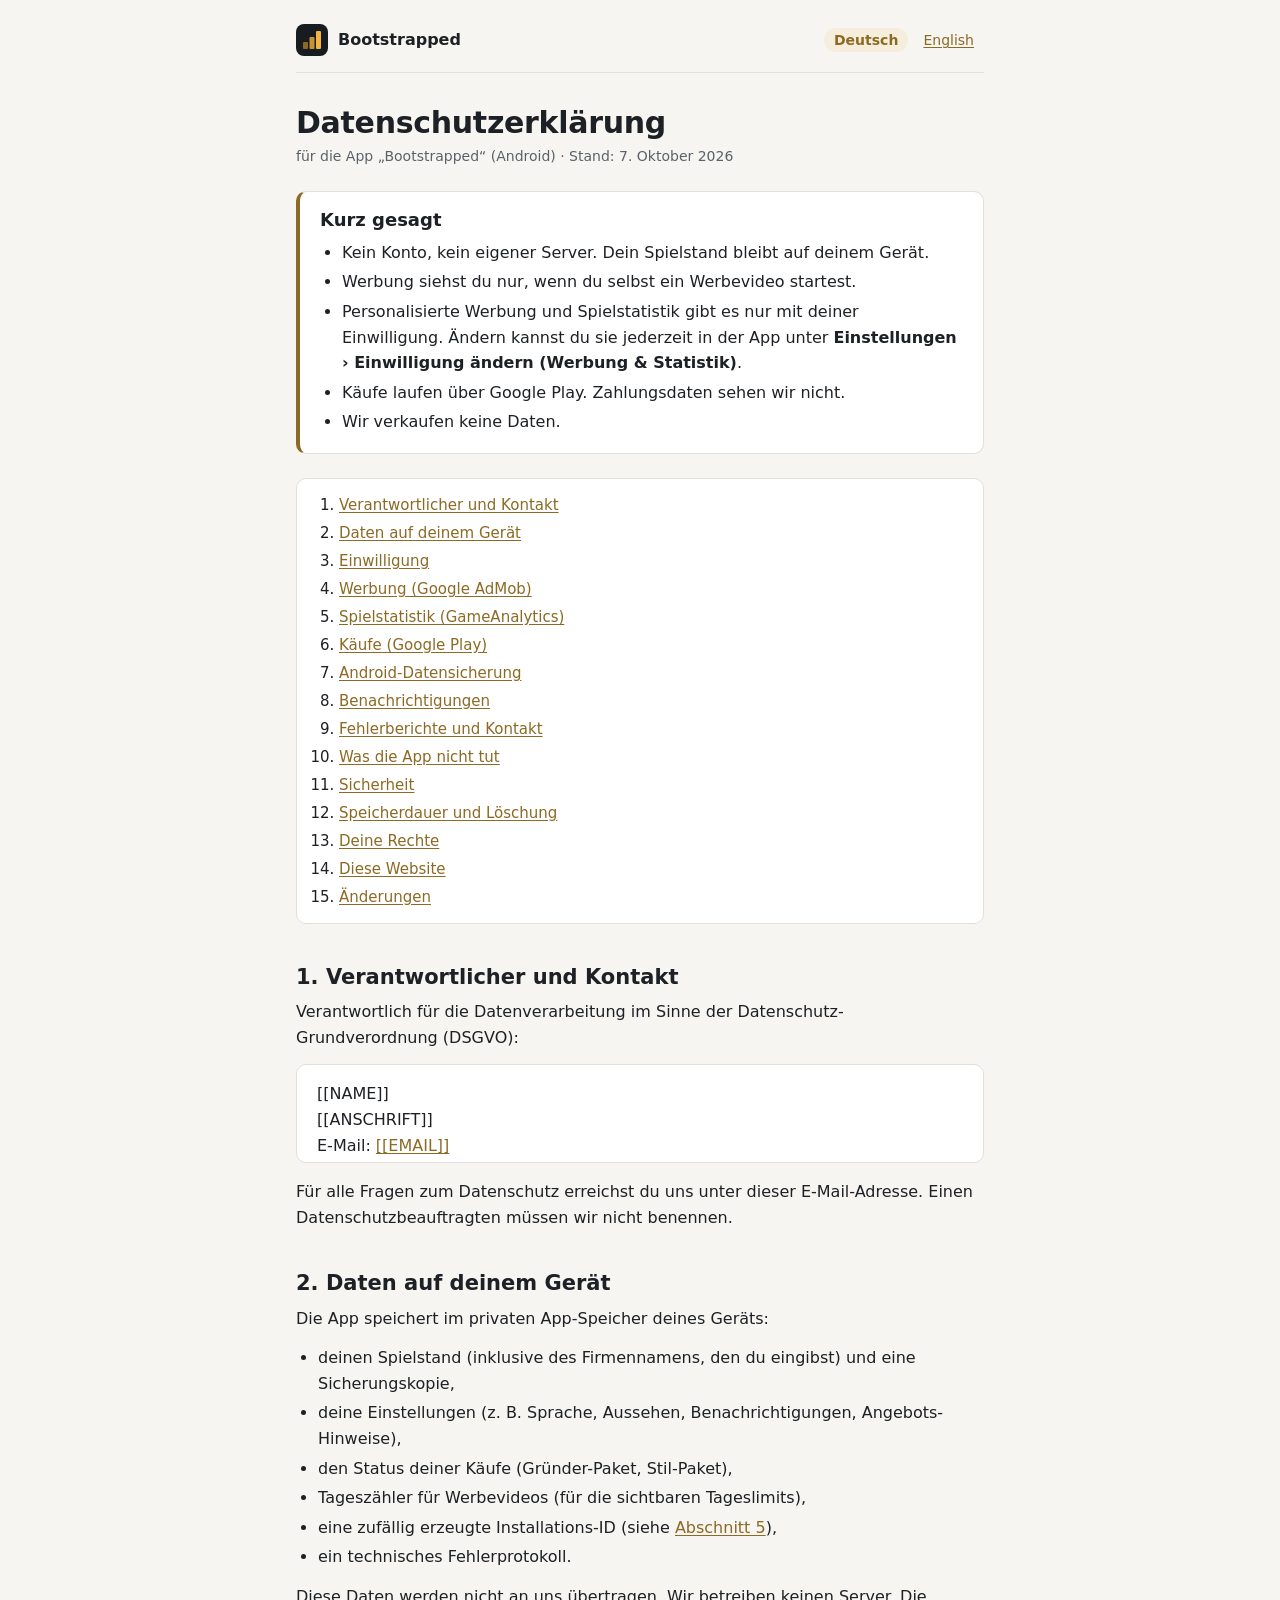
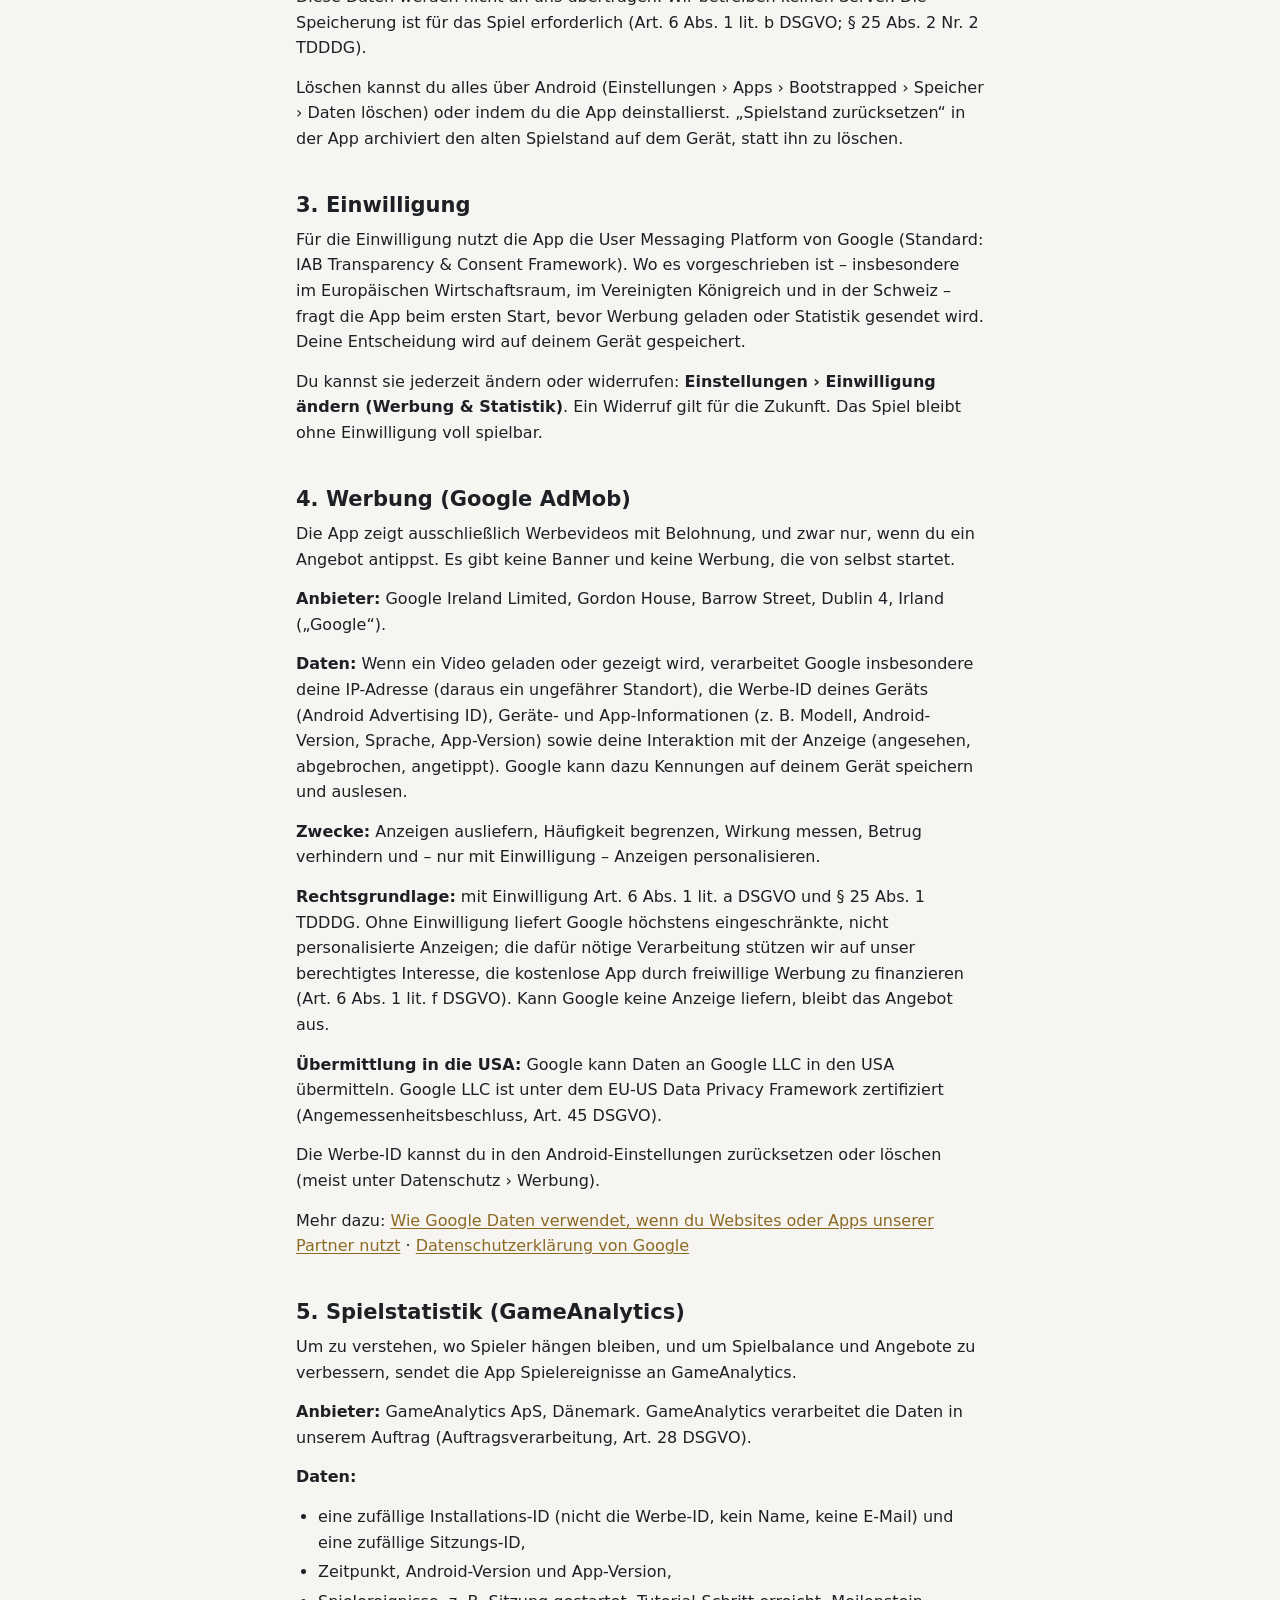
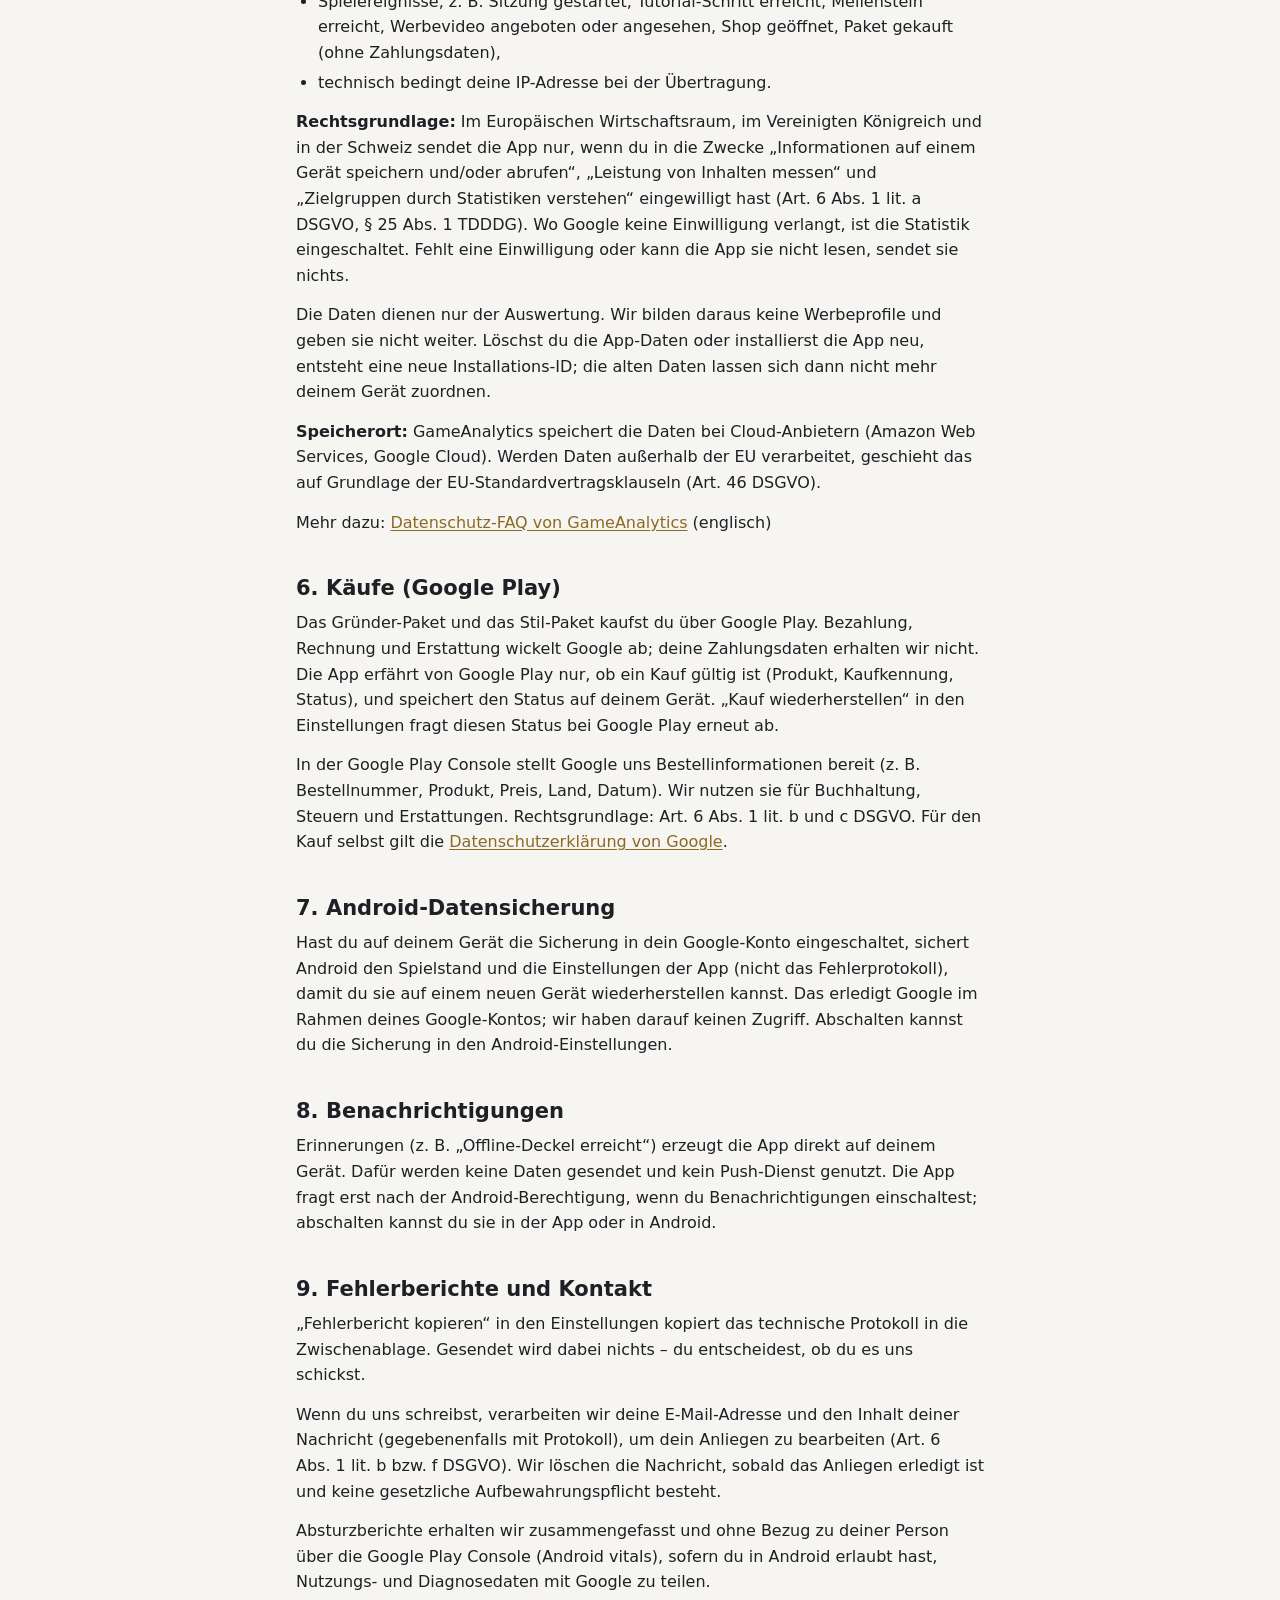
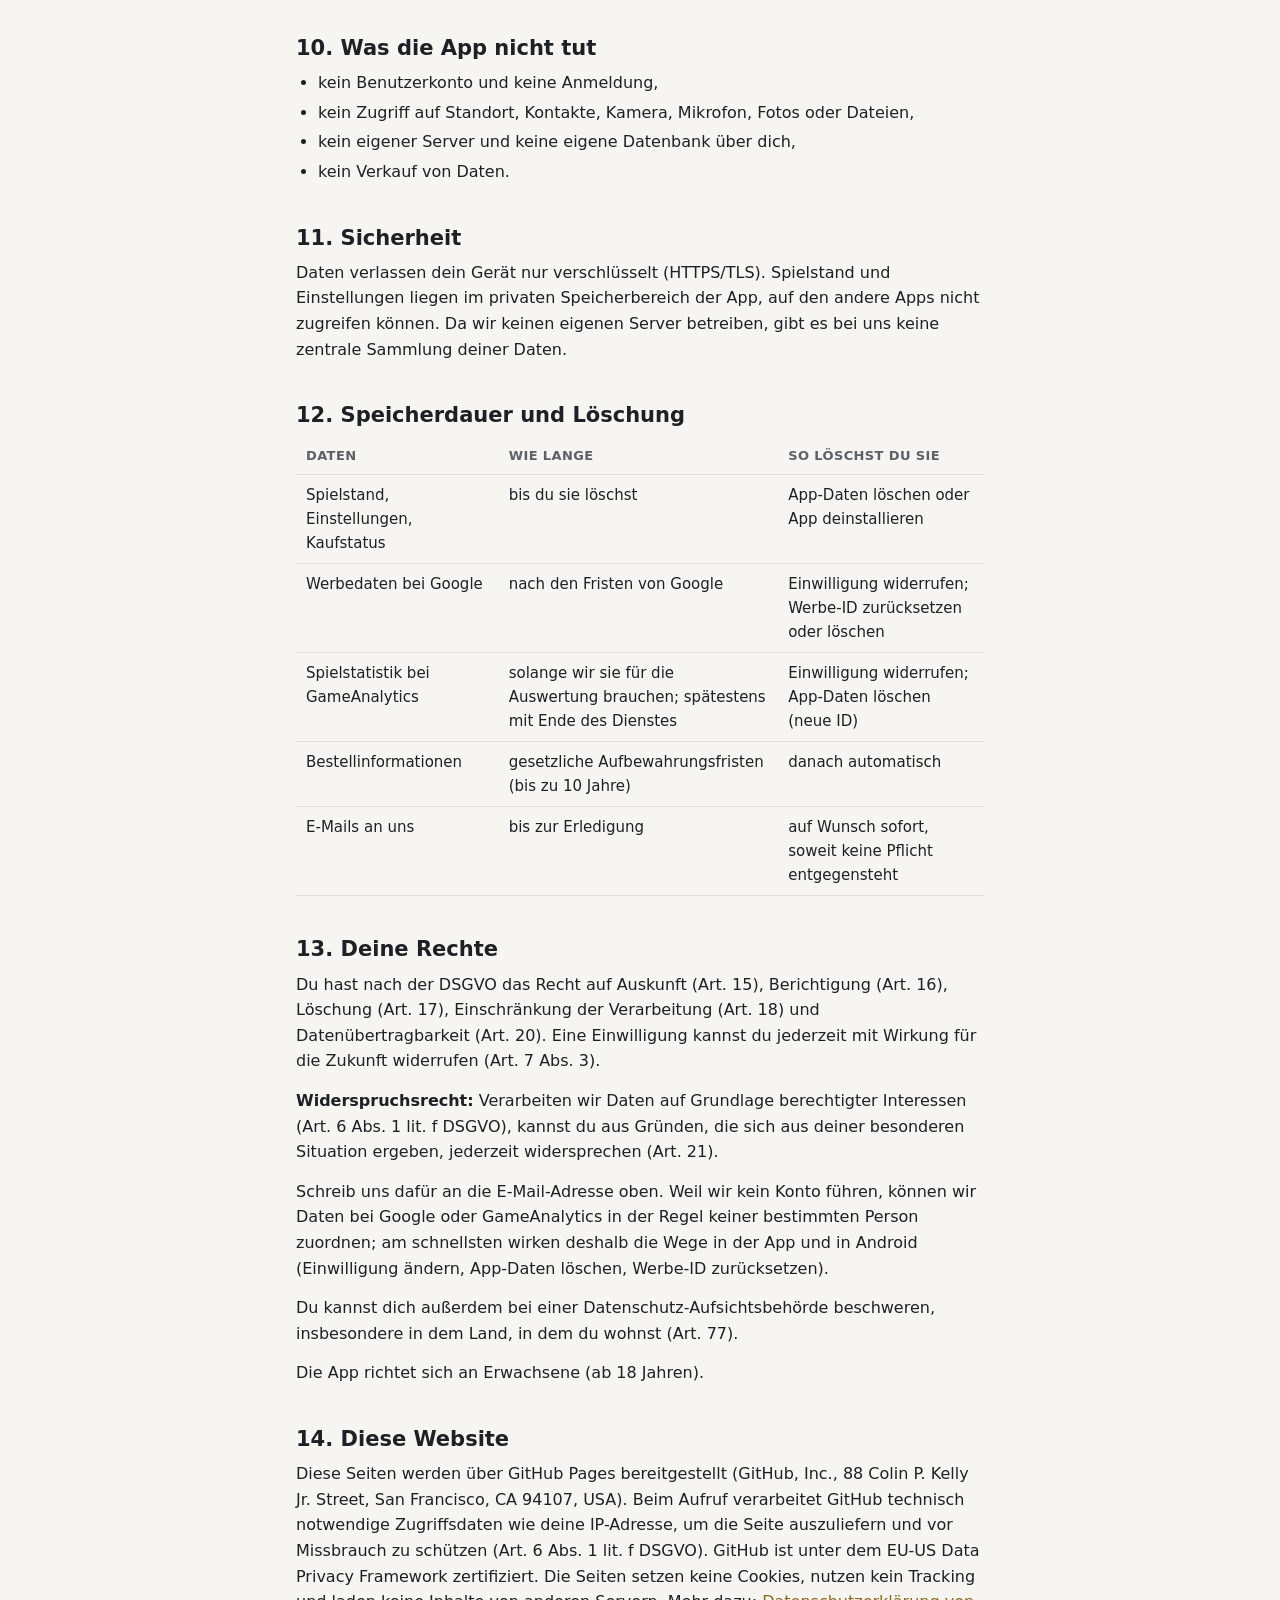
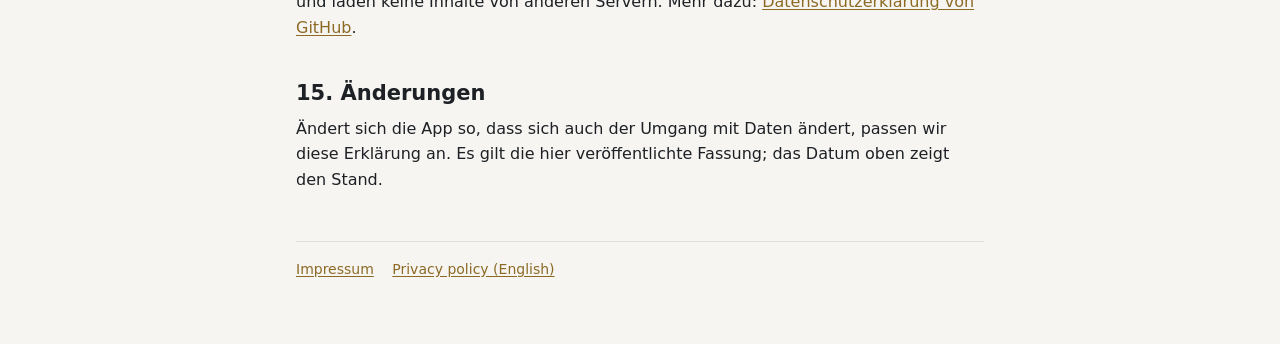
==== bootstrapped/datenschutz.html @ 53fc52ec "feat(site): Datenschutzerklärung DE/EN, Impressum, Startseite; tools/check_site.dart (Links, keine F" ====
<!doctype html>
<html lang="de">
<head>
<meta charset="utf-8">
<meta name="viewport" content="width=device-width, initial-scale=1">
<title>Datenschutzerklärung – Bootstrapped</title>
<meta name="description" content="Datenschutzerklärung für die App „Bootstrapped“ (Android).">
<link rel="alternate" hreflang="en" href="privacy.html">
<link rel="stylesheet" href="../style.css">
</head>
<body>
<div class="wrap">

<header class="top">
  <a class="brand" href="../index.html">
    <svg width="32" height="32" viewBox="0 0 32 32" aria-hidden="true"><rect width="32" height="32" fill="#181B1F"/><rect x="7" y="18" width="5" height="7" rx="1" fill="#8C6A24"/><rect x="13.5" y="13" width="5" height="12" rx="1" fill="#C79434"/><rect x="20" y="7" width="5" height="18" rx="1" fill="#F2B544"/></svg>
    Bootstrapped
  </a>
  <nav class="lang" aria-label="Sprache">
    <span>Deutsch</span>
    <a href="privacy.html" hreflang="en" lang="en">English</a>
  </nav>
</header>

<main>
<h1>Datenschutzerklärung</h1>
<p class="meta">für die App „Bootstrapped“ (Android) · Stand: 7. Oktober 2026</p>

<section class="summary">
  <h2>Kurz gesagt</h2>
  <ul>
    <li>Kein Konto, kein eigener Server. Dein Spielstand bleibt auf deinem Gerät.</li>
    <li>Werbung siehst du nur, wenn du selbst ein Werbevideo startest.</li>
    <li>Personalisierte Werbung und Spielstatistik gibt es nur mit deiner Einwilligung. Ändern kannst du sie jederzeit in der App unter <strong>Einstellungen › Einwilligung ändern (Werbung &amp; Statistik)</strong>.</li>
    <li>Käufe laufen über Google Play. Zahlungsdaten sehen wir nicht.</li>
    <li>Wir verkaufen keine Daten.</li>
  </ul>
</section>

<nav class="toc" aria-label="Inhalt">
  <ol>
    <li><a href="#verantwortlicher">Verantwortlicher und Kontakt</a></li>
    <li><a href="#geraet">Daten auf deinem Gerät</a></li>
    <li><a href="#einwilligung">Einwilligung</a></li>
    <li><a href="#werbung">Werbung (Google AdMob)</a></li>
    <li><a href="#statistik">Spielstatistik (GameAnalytics)</a></li>
    <li><a href="#kaeufe">Käufe (Google Play)</a></li>
    <li><a href="#backup">Android-Datensicherung</a></li>
    <li><a href="#benachrichtigungen">Benachrichtigungen</a></li>
    <li><a href="#kontakt">Fehlerberichte und Kontakt</a></li>
    <li><a href="#nicht">Was die App nicht tut</a></li>
    <li><a href="#sicherheit">Sicherheit</a></li>
    <li><a href="#speicherdauer">Speicherdauer und Löschung</a></li>
    <li><a href="#rechte">Deine Rechte</a></li>
    <li><a href="#website">Diese Website</a></li>
    <li><a href="#aenderungen">Änderungen</a></li>
  </ol>
</nav>

<h2 id="verantwortlicher">1. Verantwortlicher und Kontakt</h2>
<p>Verantwortlich für die Datenverarbeitung im Sinne der Datenschutz-Grundverordnung (DSGVO):</p>
<div class="card">
  <address>
    [[NAME]]<br>
    [[ANSCHRIFT]]<br>
    E-Mail: <a href="mailto:[[EMAIL]]">[[EMAIL]]</a>
  </address>
</div>
<p>Für alle Fragen zum Datenschutz erreichst du uns unter dieser E-Mail-Adresse. Einen Datenschutzbeauftragten müssen wir nicht benennen.</p>

<h2 id="geraet">2. Daten auf deinem Gerät</h2>
<p>Die App speichert im privaten App-Speicher deines Geräts:</p>
<ul>
  <li>deinen Spielstand (inklusive des Firmennamens, den du eingibst) und eine Sicherungskopie,</li>
  <li>deine Einstellungen (z.&nbsp;B. Sprache, Aussehen, Benachrichtigungen, Angebots-Hinweise),</li>
  <li>den Status deiner Käufe (Gründer-Paket, Stil-Paket),</li>
  <li>Tageszähler für Werbevideos (für die sichtbaren Tageslimits),</li>
  <li>eine zufällig erzeugte Installations-ID (siehe <a href="#statistik">Abschnitt 5</a>),</li>
  <li>ein technisches Fehlerprotokoll.</li>
</ul>
<p>Diese Daten werden nicht an uns übertragen. Wir betreiben keinen Server. Die Speicherung ist für das Spiel erforderlich (Art.&nbsp;6 Abs.&nbsp;1 lit.&nbsp;b DSGVO; § 25 Abs.&nbsp;2 Nr.&nbsp;2 TDDDG).</p>
<p>Löschen kannst du alles über Android (Einstellungen › Apps › Bootstrapped › Speicher › Daten löschen) oder indem du die App deinstallierst. „Spielstand zurücksetzen“ in der App archiviert den alten Spielstand auf dem Gerät, statt ihn zu löschen.</p>

<h2 id="einwilligung">3. Einwilligung</h2>
<p>Für die Einwilligung nutzt die App die User Messaging Platform von Google (Standard: IAB Transparency &amp; Consent Framework). Wo es vorgeschrieben ist – insbesondere im Europäischen Wirtschaftsraum, im Vereinigten Königreich und in der Schweiz – fragt die App beim ersten Start, bevor Werbung geladen oder Statistik gesendet wird. Deine Entscheidung wird auf deinem Gerät gespeichert.</p>
<p>Du kannst sie jederzeit ändern oder widerrufen: <strong>Einstellungen › Einwilligung ändern (Werbung &amp; Statistik)</strong>. Ein Widerruf gilt für die Zukunft. Das Spiel bleibt ohne Einwilligung voll spielbar.</p>

<h2 id="werbung">4. Werbung (Google AdMob)</h2>
<p>Die App zeigt ausschließlich Werbevideos mit Belohnung, und zwar nur, wenn du ein Angebot antippst. Es gibt keine Banner und keine Werbung, die von selbst startet.</p>
<p><strong>Anbieter:</strong> Google Ireland Limited, Gordon House, Barrow Street, Dublin 4, Irland („Google“).</p>
<p><strong>Daten:</strong> Wenn ein Video geladen oder gezeigt wird, verarbeitet Google insbesondere deine IP-Adresse (daraus ein ungefährer Standort), die Werbe-ID deines Geräts (Android Advertising ID), Geräte- und App-Informationen (z.&nbsp;B. Modell, Android-Version, Sprache, App-Version) sowie deine Interaktion mit der Anzeige (angesehen, abgebrochen, angetippt). Google kann dazu Kennungen auf deinem Gerät speichern und auslesen.</p>
<p><strong>Zwecke:</strong> Anzeigen ausliefern, Häufigkeit begrenzen, Wirkung messen, Betrug verhindern und – nur mit Einwilligung – Anzeigen personalisieren.</p>
<p><strong>Rechtsgrundlage:</strong> mit Einwilligung Art.&nbsp;6 Abs.&nbsp;1 lit.&nbsp;a DSGVO und § 25 Abs.&nbsp;1 TDDDG. Ohne Einwilligung liefert Google höchstens eingeschränkte, nicht personalisierte Anzeigen; die dafür nötige Verarbeitung stützen wir auf unser berechtigtes Interesse, die kostenlose App durch freiwillige Werbung zu finanzieren (Art.&nbsp;6 Abs.&nbsp;1 lit.&nbsp;f DSGVO). Kann Google keine Anzeige liefern, bleibt das Angebot aus.</p>
<p><strong>Übermittlung in die USA:</strong> Google kann Daten an Google LLC in den USA übermitteln. Google LLC ist unter dem EU-US Data Privacy Framework zertifiziert (Angemessenheitsbeschluss, Art.&nbsp;45 DSGVO).</p>
<p>Die Werbe-ID kannst du in den Android-Einstellungen zurücksetzen oder löschen (meist unter Datenschutz › Werbung).</p>
<p>Mehr dazu: <a href="https://policies.google.com/technologies/partner-sites?hl=de">Wie Google Daten verwendet, wenn du Websites oder Apps unserer Partner nutzt</a> · <a href="https://policies.google.com/privacy?hl=de">Datenschutzerklärung von Google</a></p>

<h2 id="statistik">5. Spielstatistik (GameAnalytics)</h2>
<p>Um zu verstehen, wo Spieler hängen bleiben, und um Spielbalance und Angebote zu verbessern, sendet die App Spielereignisse an GameAnalytics.</p>
<p><strong>Anbieter:</strong> GameAnalytics ApS, Dänemark. GameAnalytics verarbeitet die Daten in unserem Auftrag (Auftragsverarbeitung, Art.&nbsp;28 DSGVO).</p>
<p><strong>Daten:</strong></p>
<ul>
  <li>eine zufällige Installations-ID (nicht die Werbe-ID, kein Name, keine E-Mail) und eine zufällige Sitzungs-ID,</li>
  <li>Zeitpunkt, Android-Version und App-Version,</li>
  <li>Spielereignisse, z.&nbsp;B. Sitzung gestartet, Tutorial-Schritt erreicht, Meilenstein erreicht, Werbevideo angeboten oder angesehen, Shop geöffnet, Paket gekauft (ohne Zahlungsdaten),</li>
  <li>technisch bedingt deine IP-Adresse bei der Übertragung.</li>
</ul>
<p><strong>Rechtsgrundlage:</strong> Im Europäischen Wirtschaftsraum, im Vereinigten Königreich und in der Schweiz sendet die App nur, wenn du in die Zwecke „Informationen auf einem Gerät speichern und/oder abrufen“, „Leistung von Inhalten messen“ und „Zielgruppen durch Statistiken verstehen“ eingewilligt hast (Art.&nbsp;6 Abs.&nbsp;1 lit.&nbsp;a DSGVO, § 25 Abs.&nbsp;1 TDDDG). Wo Google keine Einwilligung verlangt, ist die Statistik eingeschaltet. Fehlt eine Einwilligung oder kann die App sie nicht lesen, sendet sie nichts.</p>
<p>Die Daten dienen nur der Auswertung. Wir bilden daraus keine Werbeprofile und geben sie nicht weiter. Löschst du die App-Daten oder installierst die App neu, entsteht eine neue Installations-ID; die alten Daten lassen sich dann nicht mehr deinem Gerät zuordnen.</p>
<p><strong>Speicherort:</strong> GameAnalytics speichert die Daten bei Cloud-Anbietern (Amazon Web Services, Google Cloud). Werden Daten außerhalb der EU verarbeitet, geschieht das auf Grundlage der EU-Standardvertragsklauseln (Art.&nbsp;46 DSGVO).</p>
<p>Mehr dazu: <a href="https://www.gameanalytics.com/trust/privacy-faq">Datenschutz-FAQ von GameAnalytics</a> (englisch)</p>

<h2 id="kaeufe">6. Käufe (Google Play)</h2>
<p>Das Gründer-Paket und das Stil-Paket kaufst du über Google Play. Bezahlung, Rechnung und Erstattung wickelt Google ab; deine Zahlungsdaten erhalten wir nicht. Die App erfährt von Google Play nur, ob ein Kauf gültig ist (Produkt, Kaufkennung, Status), und speichert den Status auf deinem Gerät. „Kauf wiederherstellen“ in den Einstellungen fragt diesen Status bei Google Play erneut ab.</p>
<p>In der Google Play Console stellt Google uns Bestellinformationen bereit (z.&nbsp;B. Bestellnummer, Produkt, Preis, Land, Datum). Wir nutzen sie für Buchhaltung, Steuern und Erstattungen. Rechtsgrundlage: Art.&nbsp;6 Abs.&nbsp;1 lit.&nbsp;b und c DSGVO. Für den Kauf selbst gilt die <a href="https://policies.google.com/privacy?hl=de">Datenschutzerklärung von Google</a>.</p>

<h2 id="backup">7. Android-Datensicherung</h2>
<p>Hast du auf deinem Gerät die Sicherung in dein Google-Konto eingeschaltet, sichert Android den Spielstand und die Einstellungen der App (nicht das Fehlerprotokoll), damit du sie auf einem neuen Gerät wiederherstellen kannst. Das erledigt Google im Rahmen deines Google-Kontos; wir haben darauf keinen Zugriff. Abschalten kannst du die Sicherung in den Android-Einstellungen.</p>

<h2 id="benachrichtigungen">8. Benachrichtigungen</h2>
<p>Erinnerungen (z.&nbsp;B. „Offline-Deckel erreicht“) erzeugt die App direkt auf deinem Gerät. Dafür werden keine Daten gesendet und kein Push-Dienst genutzt. Die App fragt erst nach der Android-Berechtigung, wenn du Benachrichtigungen einschaltest; abschalten kannst du sie in der App oder in Android.</p>

<h2 id="kontakt">9. Fehlerberichte und Kontakt</h2>
<p>„Fehlerbericht kopieren“ in den Einstellungen kopiert das technische Protokoll in die Zwischenablage. Gesendet wird dabei nichts – du entscheidest, ob du es uns schickst.</p>
<p>Wenn du uns schreibst, verarbeiten wir deine E-Mail-Adresse und den Inhalt deiner Nachricht (gegebenenfalls mit Protokoll), um dein Anliegen zu bearbeiten (Art.&nbsp;6 Abs.&nbsp;1 lit.&nbsp;b bzw. f DSGVO). Wir löschen die Nachricht, sobald das Anliegen erledigt ist und keine gesetzliche Aufbewahrungspflicht besteht.</p>
<p>Absturzberichte erhalten wir zusammengefasst und ohne Bezug zu deiner Person über die Google Play Console (Android vitals), sofern du in Android erlaubt hast, Nutzungs- und Diagnosedaten mit Google zu teilen.</p>

<h2 id="nicht">10. Was die App nicht tut</h2>
<ul>
  <li>kein Benutzerkonto und keine Anmeldung,</li>
  <li>kein Zugriff auf Standort, Kontakte, Kamera, Mikrofon, Fotos oder Dateien,</li>
  <li>kein eigener Server und keine eigene Datenbank über dich,</li>
  <li>kein Verkauf von Daten.</li>
</ul>

<h2 id="sicherheit">11. Sicherheit</h2>
<p>Daten verlassen dein Gerät nur verschlüsselt (HTTPS/TLS). Spielstand und Einstellungen liegen im privaten Speicherbereich der App, auf den andere Apps nicht zugreifen können. Da wir keinen eigenen Server betreiben, gibt es bei uns keine zentrale Sammlung deiner Daten.</p>

<h2 id="speicherdauer">12. Speicherdauer und Löschung</h2>
<div class="table-scroll">
<table>
  <thead><tr><th>Daten</th><th>Wie lange</th><th>So löschst du sie</th></tr></thead>
  <tbody>
    <tr><td>Spielstand, Einstellungen, Kaufstatus</td><td>bis du sie löschst</td><td>App-Daten löschen oder App deinstallieren</td></tr>
    <tr><td>Werbedaten bei Google</td><td>nach den Fristen von Google</td><td>Einwilligung widerrufen; Werbe-ID zurücksetzen oder löschen</td></tr>
    <tr><td>Spielstatistik bei GameAnalytics</td><td>solange wir sie für die Auswertung brauchen; spätestens mit Ende des Dienstes</td><td>Einwilligung widerrufen; App-Daten löschen (neue ID)</td></tr>
    <tr><td>Bestellinformationen</td><td>gesetzliche Aufbewahrungsfristen (bis zu 10 Jahre)</td><td>danach automatisch</td></tr>
    <tr><td>E-Mails an uns</td><td>bis zur Erledigung</td><td>auf Wunsch sofort, soweit keine Pflicht entgegensteht</td></tr>
  </tbody>
</table>
</div>

<h2 id="rechte">13. Deine Rechte</h2>
<p>Du hast nach der DSGVO das Recht auf Auskunft (Art.&nbsp;15), Berichtigung (Art.&nbsp;16), Löschung (Art.&nbsp;17), Einschränkung der Verarbeitung (Art.&nbsp;18) und Datenübertragbarkeit (Art.&nbsp;20). Eine Einwilligung kannst du jederzeit mit Wirkung für die Zukunft widerrufen (Art.&nbsp;7 Abs.&nbsp;3).</p>
<p><strong>Widerspruchsrecht:</strong> Verarbeiten wir Daten auf Grundlage berechtigter Interessen (Art.&nbsp;6 Abs.&nbsp;1 lit.&nbsp;f DSGVO), kannst du aus Gründen, die sich aus deiner besonderen Situation ergeben, jederzeit widersprechen (Art.&nbsp;21).</p>
<p>Schreib uns dafür an die E-Mail-Adresse oben. Weil wir kein Konto führen, können wir Daten bei Google oder GameAnalytics in der Regel keiner bestimmten Person zuordnen; am schnellsten wirken deshalb die Wege in der App und in Android (Einwilligung ändern, App-Daten löschen, Werbe-ID zurücksetzen).</p>
<p>Du kannst dich außerdem bei einer Datenschutz-Aufsichtsbehörde beschweren, insbesondere in dem Land, in dem du wohnst (Art.&nbsp;77).</p>
<p>Die App richtet sich an Erwachsene (ab 18 Jahren).</p>

<h2 id="website">14. Diese Website</h2>
<p>Diese Seiten werden über GitHub Pages bereitgestellt (GitHub, Inc., 88 Colin P. Kelly Jr. Street, San Francisco, CA 94107, USA). Beim Aufruf verarbeitet GitHub technisch notwendige Zugriffsdaten wie deine IP-Adresse, um die Seite auszuliefern und vor Missbrauch zu schützen (Art.&nbsp;6 Abs.&nbsp;1 lit.&nbsp;f DSGVO). GitHub ist unter dem EU-US Data Privacy Framework zertifiziert. Die Seiten setzen keine Cookies, nutzen kein Tracking und laden keine Inhalte von anderen Servern. Mehr dazu: <a href="https://docs.github.com/de/site-policy/privacy-policies/github-general-privacy-statement">Datenschutzerklärung von GitHub</a>.</p>

<h2 id="aenderungen">15. Änderungen</h2>
<p>Ändert sich die App so, dass sich auch der Umgang mit Daten ändert, passen wir diese Erklärung an. Es gilt die hier veröffentlichte Fassung; das Datum oben zeigt den Stand.</p>
</main>

<footer>
  <a href="../impressum.html">Impressum</a>
  <a href="privacy.html" hreflang="en">Privacy policy (English)</a>
</footer>

</div>
</body>
</html>
---- style.css ----
/* Bootstrapped – rechtliche Seiten. Keine externen Ressourcen (keine
   Web-Fonts, kein Tracking), damit die Seite selbst keine Daten weitergibt. */
:root {
  --bg: #f6f5f2;
  --surface: #ffffff;
  --text: #1d2024;
  --muted: #5b6168;
  --line: #e2e0da;
  --accent: #8c6a24;
  --accent-soft: #f6eedc;
  color-scheme: light dark;
}
@media (prefers-color-scheme: dark) {
  :root {
    --bg: #14171a;
    --surface: #1c2024;
    --text: #e8e6e1;
    --muted: #a3a8ae;
    --line: #2d3238;
    --accent: #f2b544;
    --accent-soft: #2a2416;
  }
}

* { box-sizing: border-box; }

html { -webkit-text-size-adjust: 100%; }

body {
  margin: 0;
  background: var(--bg);
  color: var(--text);
  font: 16px/1.6 system-ui, -apple-system, "Segoe UI", Roboto, "Helvetica Neue", Arial, sans-serif;
}

.wrap {
  max-width: 720px;
  margin: 0 auto;
  padding: 24px 16px 64px;
}

header.top {
  display: flex;
  flex-wrap: wrap;
  align-items: center;
  justify-content: space-between;
  gap: 8px 16px;
  padding-bottom: 16px;
  border-bottom: 1px solid var(--line);
  margin-bottom: 32px;
}

.brand {
  display: flex;
  align-items: center;
  gap: 10px;
  font-weight: 650;
  color: var(--text);
  text-decoration: none;
}

.brand svg { flex: none; border-radius: 8px; }

nav.lang a, nav.lang span {
  font-size: 14px;
  padding: 4px 10px;
  border-radius: 999px;
}
nav.lang span { background: var(--accent-soft); color: var(--accent); font-weight: 600; }

a { color: var(--accent); text-underline-offset: 2px; overflow-wrap: anywhere; }

h1 { font-size: clamp(24px, 7vw, 30px); line-height: 1.2; margin: 0 0 4px; letter-spacing: -0.01em; overflow-wrap: break-word; hyphens: auto; }
h2 { font-size: 21px; line-height: 1.3; margin: 40px 0 8px; scroll-margin-top: 16px; }
h3 { font-size: 17px; margin: 24px 0 4px; }
p, ul, ol, table { margin: 0 0 14px; }
ul, ol { padding-left: 22px; }
li { margin-bottom: 4px; }

.meta { color: var(--muted); font-size: 14px; margin-bottom: 24px; }

.summary {
  background: var(--surface);
  border: 1px solid var(--line);
  border-left: 4px solid var(--accent);
  border-radius: 10px;
  padding: 16px 20px 4px;
  margin-bottom: 24px;
}
.summary h2 { margin-top: 0; font-size: 18px; }

.toc {
  background: var(--surface);
  border: 1px solid var(--line);
  border-radius: 10px;
  padding: 14px 20px 6px;
  font-size: 15px;
}
.toc ol { margin-bottom: 8px; }

.card {
  background: var(--surface);
  border: 1px solid var(--line);
  border-radius: 10px;
  padding: 16px 20px 4px;
  margin-bottom: 16px;
}

address { font-style: normal; }

.table-scroll { overflow-x: auto; margin-bottom: 14px; }
table { width: 100%; border-collapse: collapse; font-size: 15px; margin: 0; }
th, td { text-align: left; vertical-align: top; padding: 8px 10px; border-bottom: 1px solid var(--line); }
th { font-weight: 600; color: var(--muted); font-size: 13px; text-transform: uppercase; letter-spacing: 0.03em; }

.links { display: grid; gap: 12px; margin: 24px 0; }
.links a {
  display: block;
  background: var(--surface);
  border: 1px solid var(--line);
  border-radius: 10px;
  padding: 14px 18px;
  text-decoration: none;
  color: var(--text);
}
.links a strong { display: block; color: var(--accent); }
.links a span { color: var(--muted); font-size: 14px; }

footer {
  margin-top: 48px;
  padding-top: 16px;
  border-top: 1px solid var(--line);
  color: var(--muted);
  font-size: 14px;
}
footer a { margin-right: 14px; }
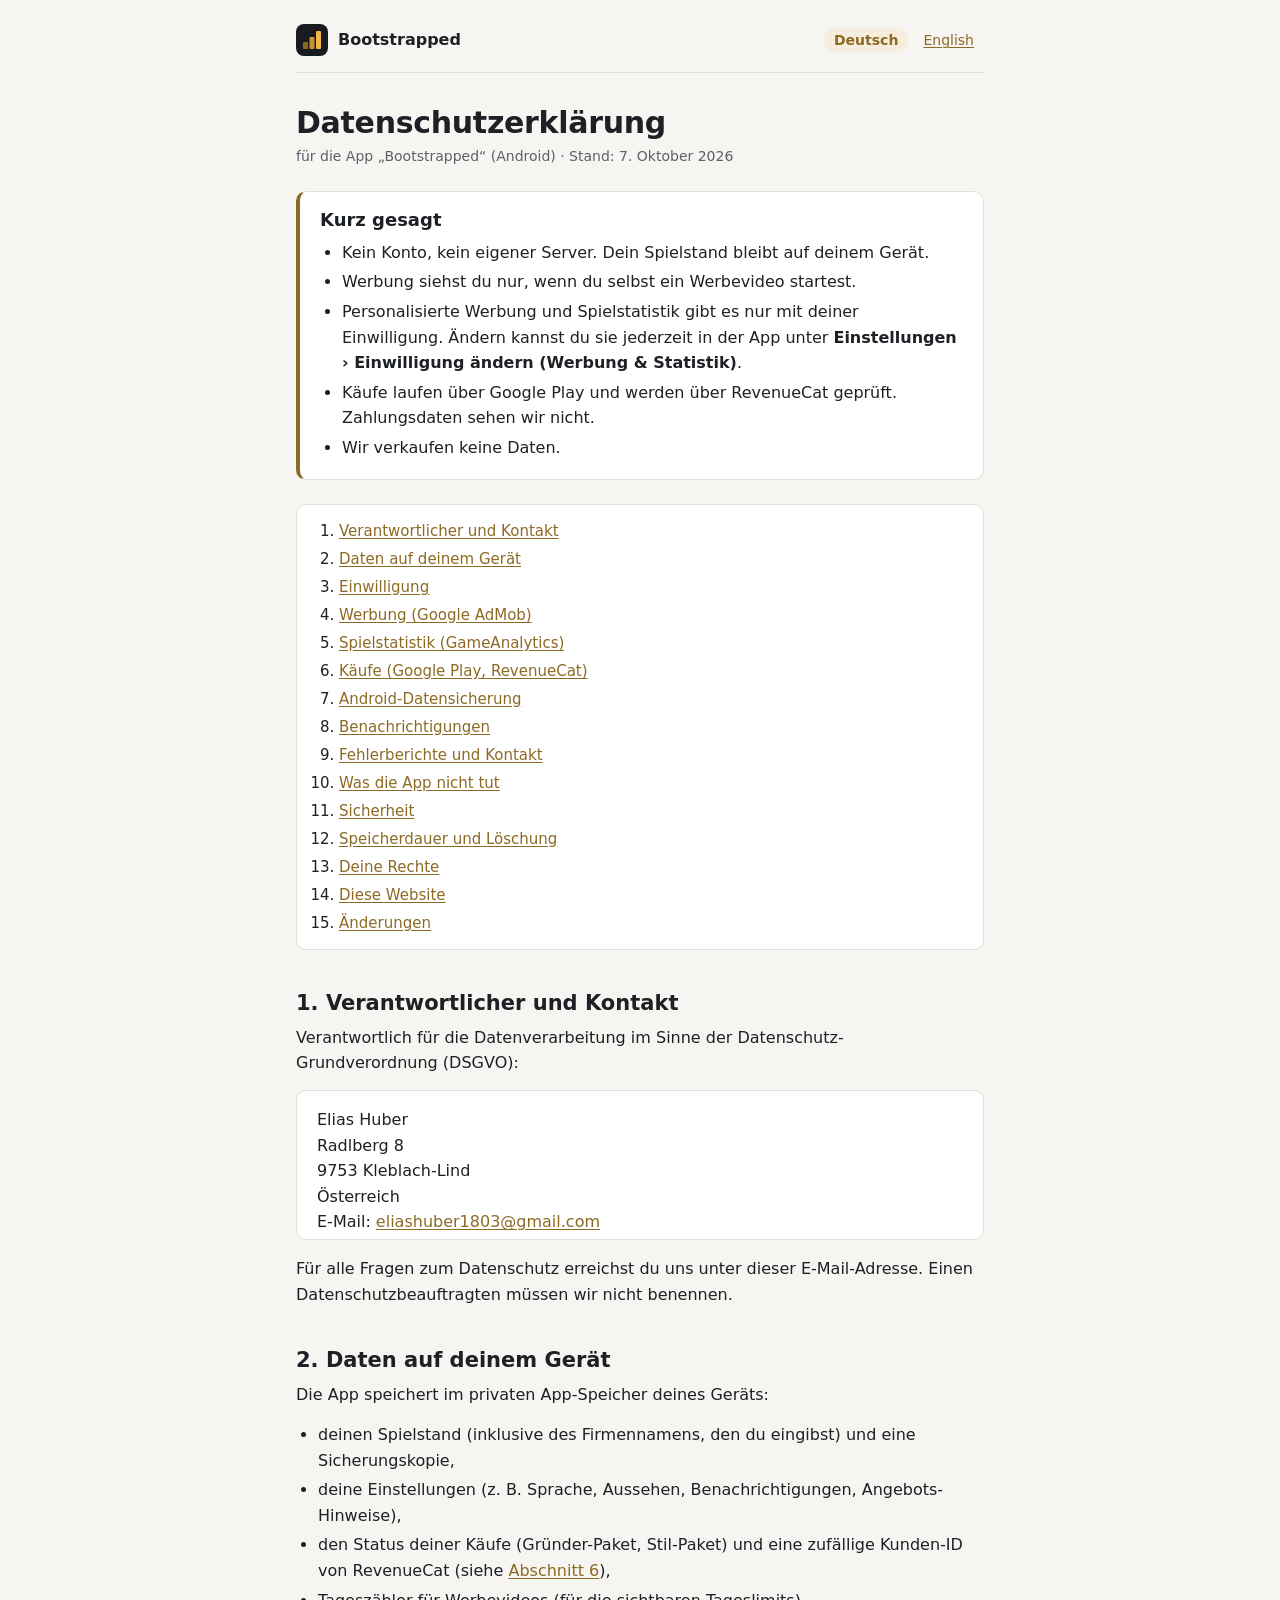
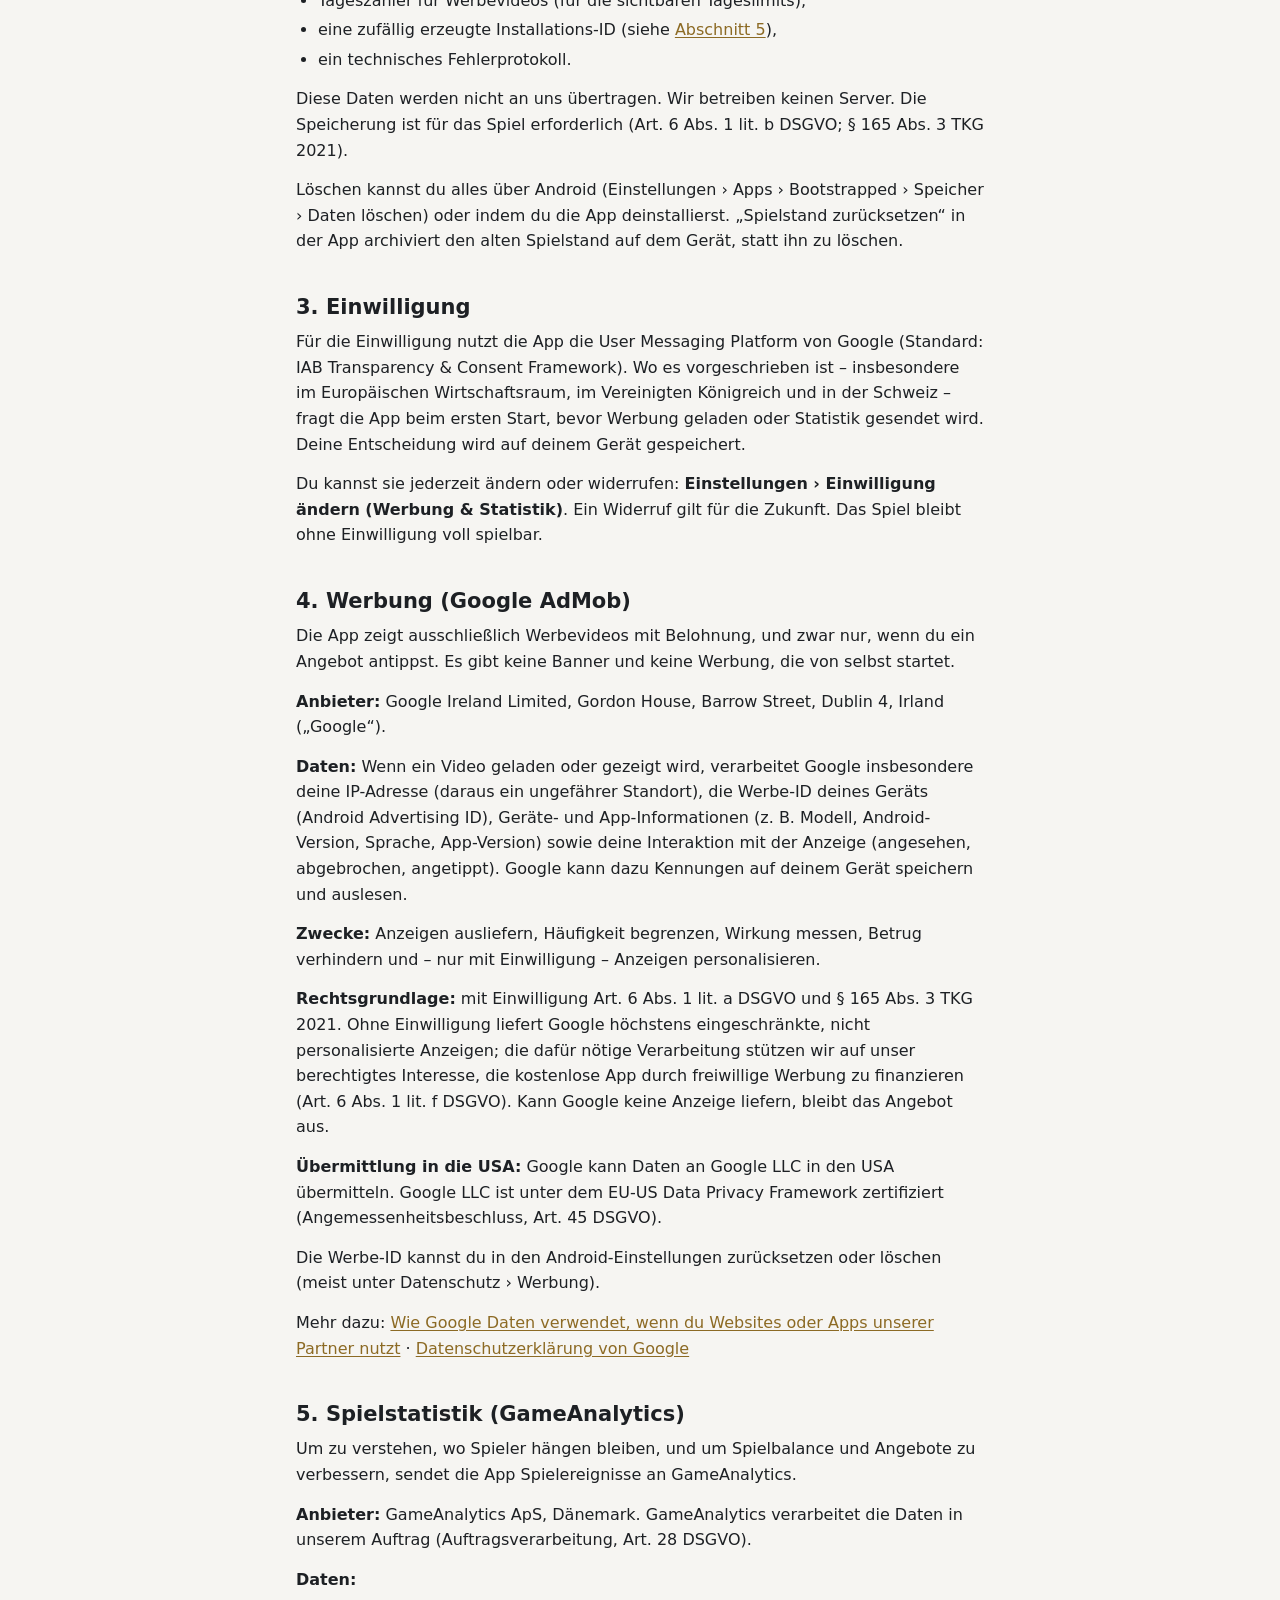
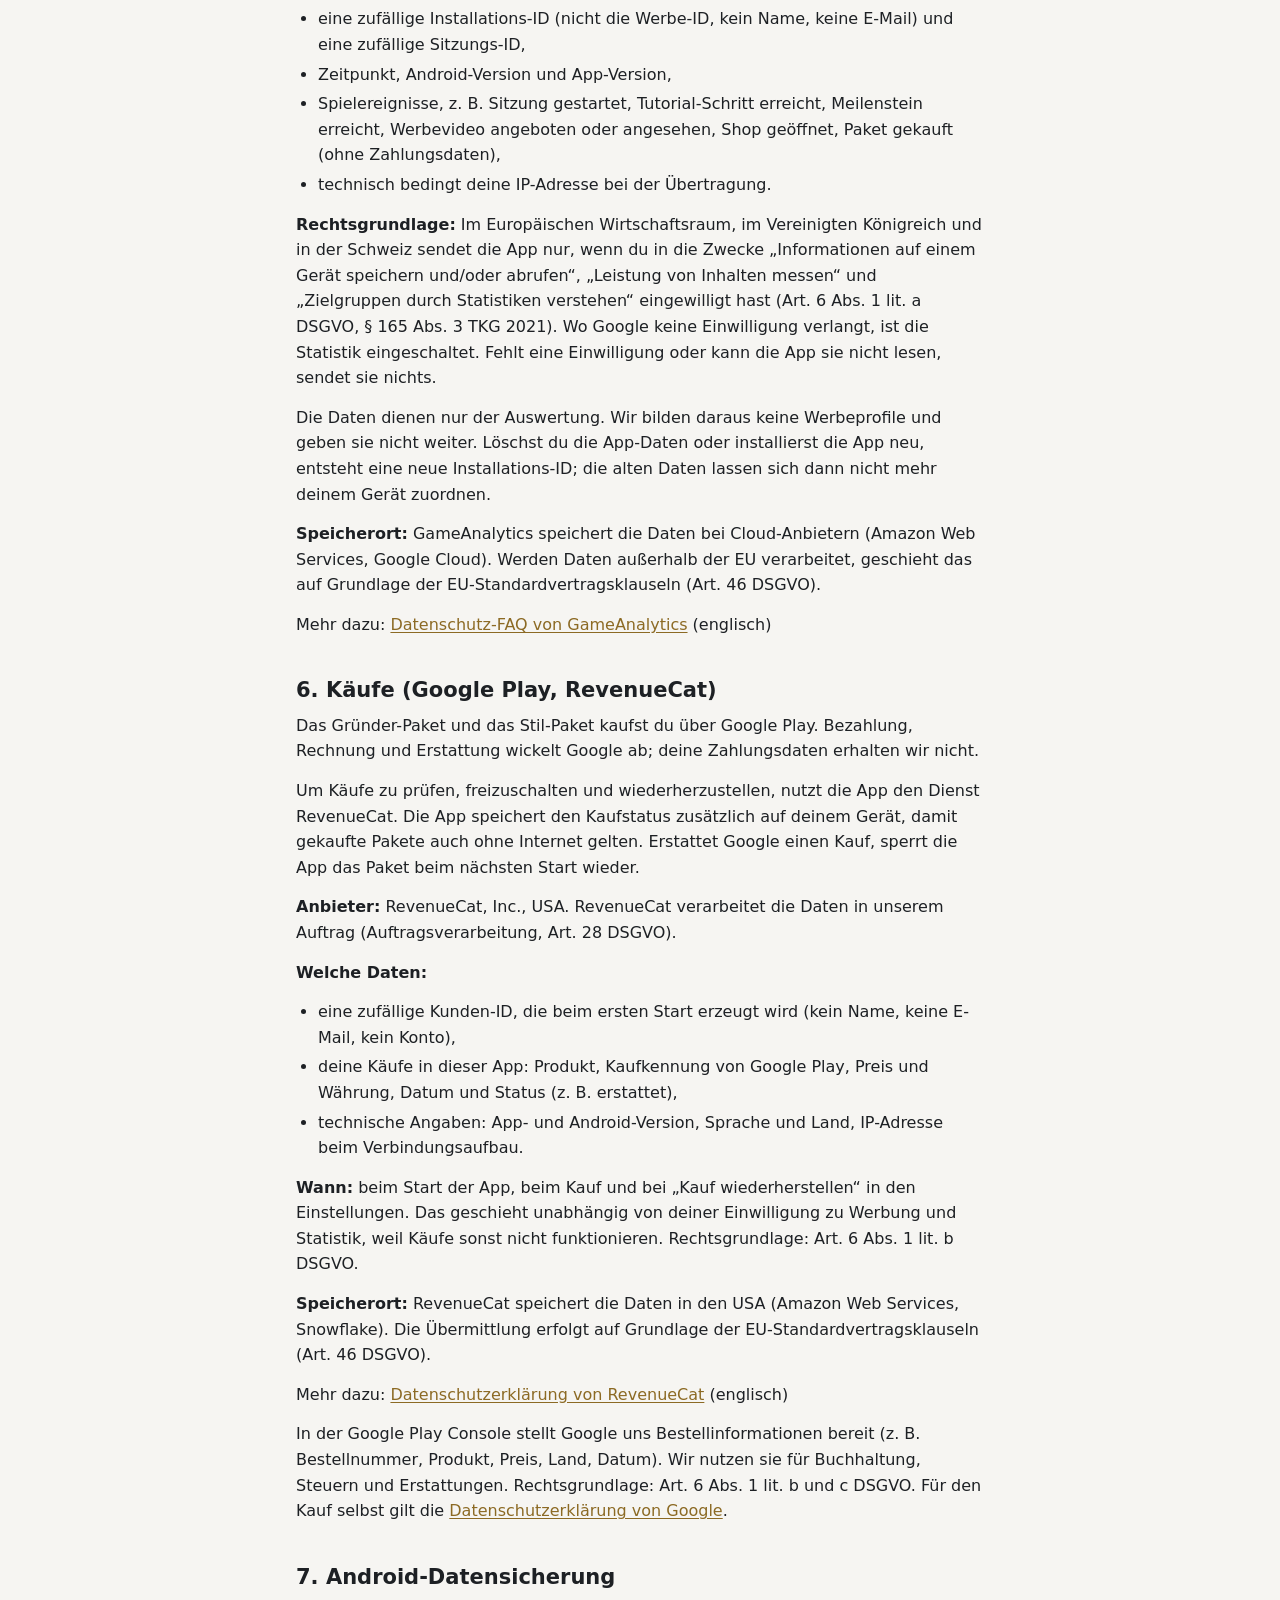
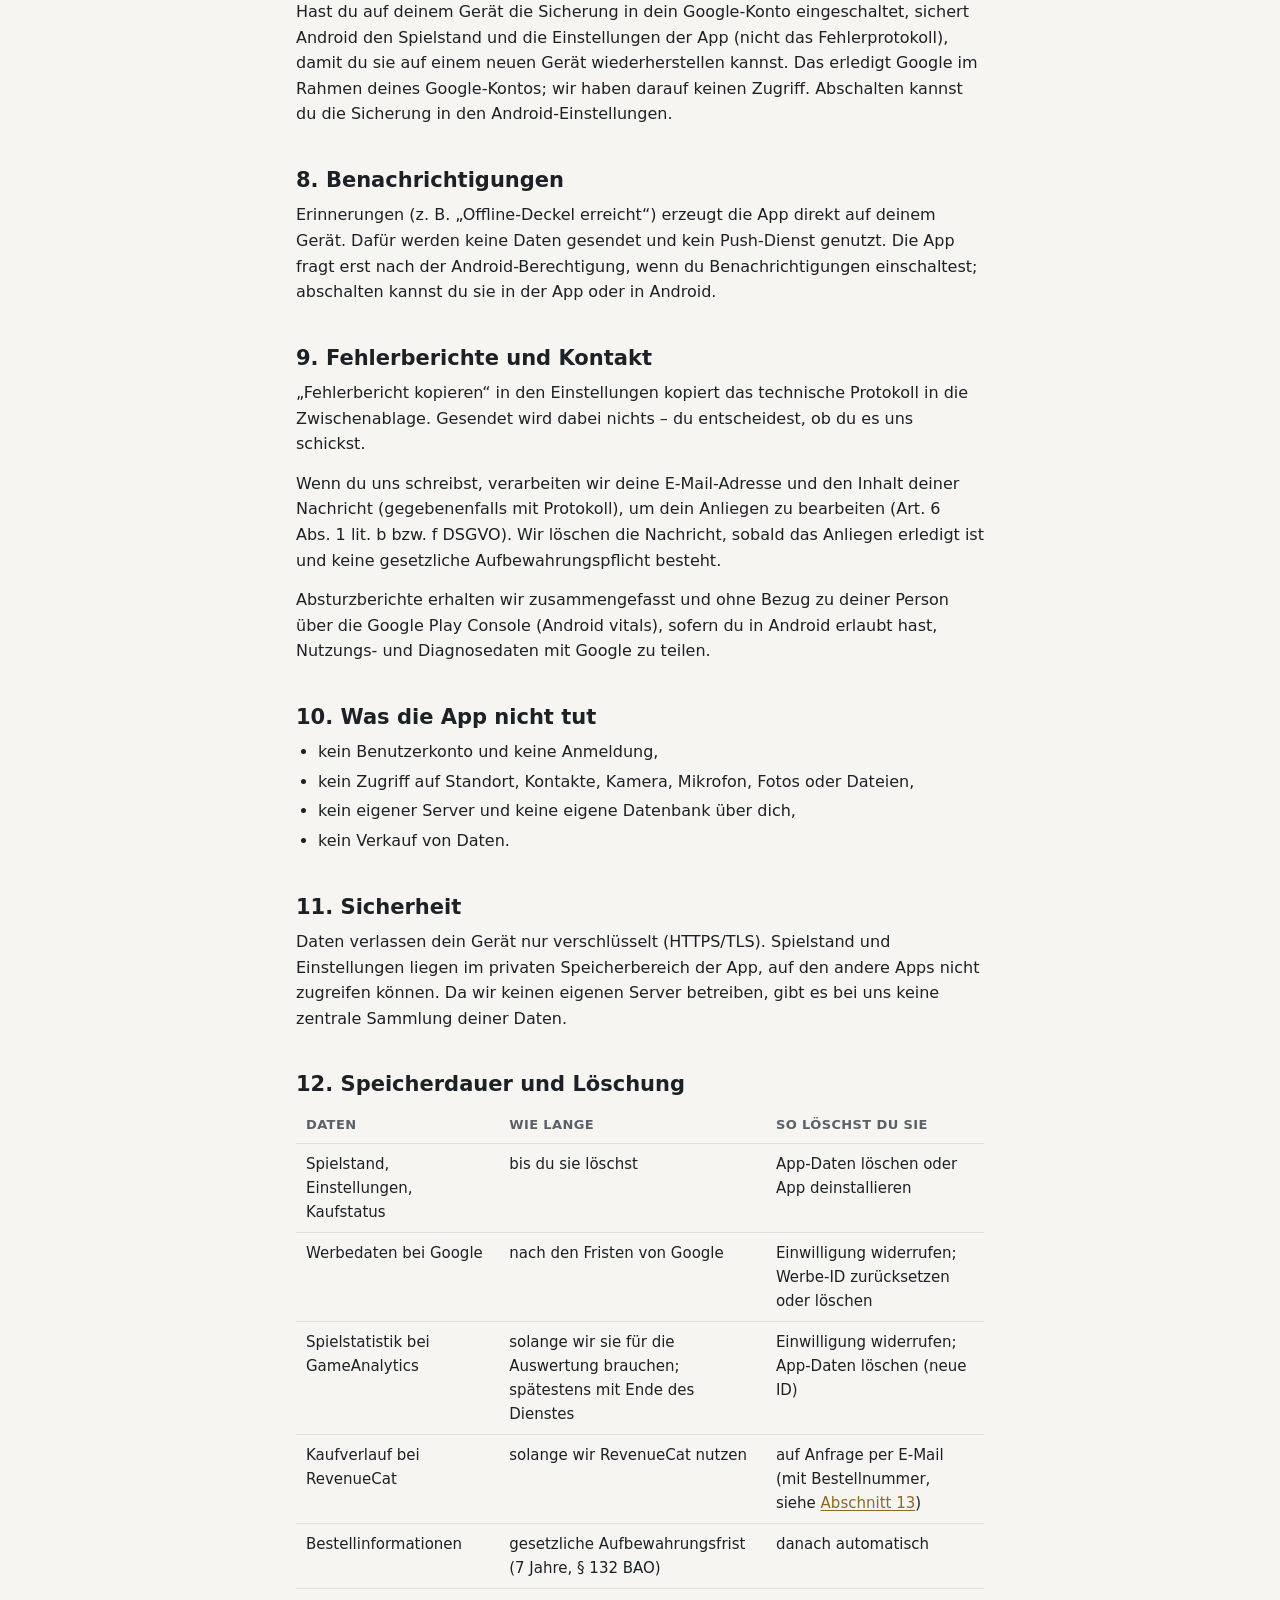
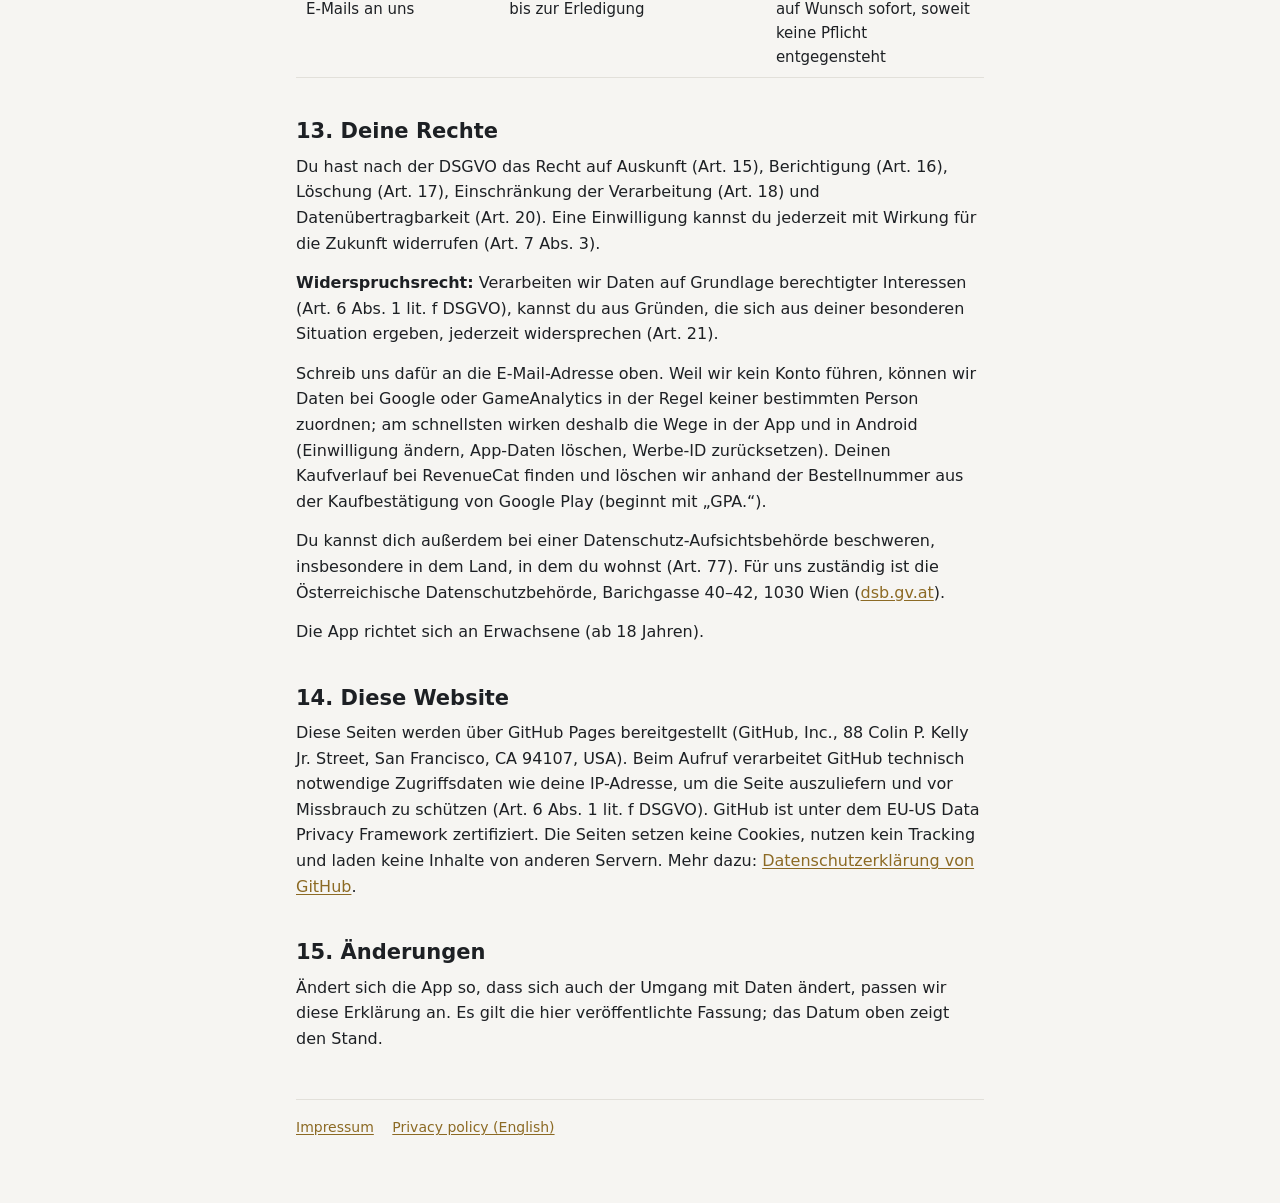
==== commit a5a5ce6c: "feat(site): Kontaktdaten eingetragen, Rechtsgrundlagen auf Österreich (ECG/MedienG, TKG 2021, BAO, D" ====
--- a/bootstrapped/datenschutz.html
+++ b/bootstrapped/datenschutz.html
@@ -32,7 +32,7 @@
     <li>Kein Konto, kein eigener Server. Dein Spielstand bleibt auf deinem Gerät.</li>
     <li>Werbung siehst du nur, wenn du selbst ein Werbevideo startest.</li>
     <li>Personalisierte Werbung und Spielstatistik gibt es nur mit deiner Einwilligung. Ändern kannst du sie jederzeit in der App unter <strong>Einstellungen › Einwilligung ändern (Werbung &amp; Statistik)</strong>.</li>
-    <li>Käufe laufen über Google Play. Zahlungsdaten sehen wir nicht.</li>
+    <li>Käufe laufen über Google Play und werden über RevenueCat geprüft. Zahlungsdaten sehen wir nicht.</li>
     <li>Wir verkaufen keine Daten.</li>
   </ul>
 </section>
@@ -44,7 +44,7 @@
     <li><a href="#einwilligung">Einwilligung</a></li>
     <li><a href="#werbung">Werbung (Google AdMob)</a></li>
     <li><a href="#statistik">Spielstatistik (GameAnalytics)</a></li>
-    <li><a href="#kaeufe">Käufe (Google Play)</a></li>
+    <li><a href="#kaeufe">Käufe (Google Play, RevenueCat)</a></li>
     <li><a href="#backup">Android-Datensicherung</a></li>
     <li><a href="#benachrichtigungen">Benachrichtigungen</a></li>
     <li><a href="#kontakt">Fehlerberichte und Kontakt</a></li>
@@ -61,9 +61,11 @@
 <p>Verantwortlich für die Datenverarbeitung im Sinne der Datenschutz-Grundverordnung (DSGVO):</p>
 <div class="card">
   <address>
-    [[NAME]]<br>
-    [[ANSCHRIFT]]<br>
-    E-Mail: <a href="mailto:[[EMAIL]]">[[EMAIL]]</a>
+    Elias Huber<br>
+    Radlberg 8<br>
+    9753 Kleblach-Lind<br>
+    Österreich<br>
+    E-Mail: <a href="mailto:eliashuber1803@gmail.com">eliashuber1803@gmail.com</a>
   </address>
 </div>
 <p>Für alle Fragen zum Datenschutz erreichst du uns unter dieser E-Mail-Adresse. Einen Datenschutzbeauftragten müssen wir nicht benennen.</p>
@@ -73,12 +75,12 @@
 <ul>
   <li>deinen Spielstand (inklusive des Firmennamens, den du eingibst) und eine Sicherungskopie,</li>
   <li>deine Einstellungen (z.&nbsp;B. Sprache, Aussehen, Benachrichtigungen, Angebots-Hinweise),</li>
-  <li>den Status deiner Käufe (Gründer-Paket, Stil-Paket),</li>
+  <li>den Status deiner Käufe (Gründer-Paket, Stil-Paket) und eine zufällige Kunden-ID von RevenueCat (siehe <a href="#kaeufe">Abschnitt 6</a>),</li>
   <li>Tageszähler für Werbevideos (für die sichtbaren Tageslimits),</li>
   <li>eine zufällig erzeugte Installations-ID (siehe <a href="#statistik">Abschnitt 5</a>),</li>
   <li>ein technisches Fehlerprotokoll.</li>
 </ul>
-<p>Diese Daten werden nicht an uns übertragen. Wir betreiben keinen Server. Die Speicherung ist für das Spiel erforderlich (Art.&nbsp;6 Abs.&nbsp;1 lit.&nbsp;b DSGVO; § 25 Abs.&nbsp;2 Nr.&nbsp;2 TDDDG).</p>
+<p>Diese Daten werden nicht an uns übertragen. Wir betreiben keinen Server. Die Speicherung ist für das Spiel erforderlich (Art.&nbsp;6 Abs.&nbsp;1 lit.&nbsp;b DSGVO; § 165 Abs.&nbsp;3 TKG 2021).</p>
 <p>Löschen kannst du alles über Android (Einstellungen › Apps › Bootstrapped › Speicher › Daten löschen) oder indem du die App deinstallierst. „Spielstand zurücksetzen“ in der App archiviert den alten Spielstand auf dem Gerät, statt ihn zu löschen.</p>
 
 <h2 id="einwilligung">3. Einwilligung</h2>
@@ -90,7 +92,7 @@
 <p><strong>Anbieter:</strong> Google Ireland Limited, Gordon House, Barrow Street, Dublin 4, Irland („Google“).</p>
 <p><strong>Daten:</strong> Wenn ein Video geladen oder gezeigt wird, verarbeitet Google insbesondere deine IP-Adresse (daraus ein ungefährer Standort), die Werbe-ID deines Geräts (Android Advertising ID), Geräte- und App-Informationen (z.&nbsp;B. Modell, Android-Version, Sprache, App-Version) sowie deine Interaktion mit der Anzeige (angesehen, abgebrochen, angetippt). Google kann dazu Kennungen auf deinem Gerät speichern und auslesen.</p>
 <p><strong>Zwecke:</strong> Anzeigen ausliefern, Häufigkeit begrenzen, Wirkung messen, Betrug verhindern und – nur mit Einwilligung – Anzeigen personalisieren.</p>
-<p><strong>Rechtsgrundlage:</strong> mit Einwilligung Art.&nbsp;6 Abs.&nbsp;1 lit.&nbsp;a DSGVO und § 25 Abs.&nbsp;1 TDDDG. Ohne Einwilligung liefert Google höchstens eingeschränkte, nicht personalisierte Anzeigen; die dafür nötige Verarbeitung stützen wir auf unser berechtigtes Interesse, die kostenlose App durch freiwillige Werbung zu finanzieren (Art.&nbsp;6 Abs.&nbsp;1 lit.&nbsp;f DSGVO). Kann Google keine Anzeige liefern, bleibt das Angebot aus.</p>
+<p><strong>Rechtsgrundlage:</strong> mit Einwilligung Art.&nbsp;6 Abs.&nbsp;1 lit.&nbsp;a DSGVO und § 165 Abs.&nbsp;3 TKG 2021. Ohne Einwilligung liefert Google höchstens eingeschränkte, nicht personalisierte Anzeigen; die dafür nötige Verarbeitung stützen wir auf unser berechtigtes Interesse, die kostenlose App durch freiwillige Werbung zu finanzieren (Art.&nbsp;6 Abs.&nbsp;1 lit.&nbsp;f DSGVO). Kann Google keine Anzeige liefern, bleibt das Angebot aus.</p>
 <p><strong>Übermittlung in die USA:</strong> Google kann Daten an Google LLC in den USA übermitteln. Google LLC ist unter dem EU-US Data Privacy Framework zertifiziert (Angemessenheitsbeschluss, Art.&nbsp;45 DSGVO).</p>
 <p>Die Werbe-ID kannst du in den Android-Einstellungen zurücksetzen oder löschen (meist unter Datenschutz › Werbung).</p>
 <p>Mehr dazu: <a href="https://policies.google.com/technologies/partner-sites?hl=de">Wie Google Daten verwendet, wenn du Websites oder Apps unserer Partner nutzt</a> · <a href="https://policies.google.com/privacy?hl=de">Datenschutzerklärung von Google</a></p>
@@ -105,13 +107,24 @@
   <li>Spielereignisse, z.&nbsp;B. Sitzung gestartet, Tutorial-Schritt erreicht, Meilenstein erreicht, Werbevideo angeboten oder angesehen, Shop geöffnet, Paket gekauft (ohne Zahlungsdaten),</li>
   <li>technisch bedingt deine IP-Adresse bei der Übertragung.</li>
 </ul>
-<p><strong>Rechtsgrundlage:</strong> Im Europäischen Wirtschaftsraum, im Vereinigten Königreich und in der Schweiz sendet die App nur, wenn du in die Zwecke „Informationen auf einem Gerät speichern und/oder abrufen“, „Leistung von Inhalten messen“ und „Zielgruppen durch Statistiken verstehen“ eingewilligt hast (Art.&nbsp;6 Abs.&nbsp;1 lit.&nbsp;a DSGVO, § 25 Abs.&nbsp;1 TDDDG). Wo Google keine Einwilligung verlangt, ist die Statistik eingeschaltet. Fehlt eine Einwilligung oder kann die App sie nicht lesen, sendet sie nichts.</p>
+<p><strong>Rechtsgrundlage:</strong> Im Europäischen Wirtschaftsraum, im Vereinigten Königreich und in der Schweiz sendet die App nur, wenn du in die Zwecke „Informationen auf einem Gerät speichern und/oder abrufen“, „Leistung von Inhalten messen“ und „Zielgruppen durch Statistiken verstehen“ eingewilligt hast (Art.&nbsp;6 Abs.&nbsp;1 lit.&nbsp;a DSGVO, § 165 Abs.&nbsp;3 TKG 2021). Wo Google keine Einwilligung verlangt, ist die Statistik eingeschaltet. Fehlt eine Einwilligung oder kann die App sie nicht lesen, sendet sie nichts.</p>
 <p>Die Daten dienen nur der Auswertung. Wir bilden daraus keine Werbeprofile und geben sie nicht weiter. Löschst du die App-Daten oder installierst die App neu, entsteht eine neue Installations-ID; die alten Daten lassen sich dann nicht mehr deinem Gerät zuordnen.</p>
 <p><strong>Speicherort:</strong> GameAnalytics speichert die Daten bei Cloud-Anbietern (Amazon Web Services, Google Cloud). Werden Daten außerhalb der EU verarbeitet, geschieht das auf Grundlage der EU-Standardvertragsklauseln (Art.&nbsp;46 DSGVO).</p>
 <p>Mehr dazu: <a href="https://www.gameanalytics.com/trust/privacy-faq">Datenschutz-FAQ von GameAnalytics</a> (englisch)</p>
 
-<h2 id="kaeufe">6. Käufe (Google Play)</h2>
-<p>Das Gründer-Paket und das Stil-Paket kaufst du über Google Play. Bezahlung, Rechnung und Erstattung wickelt Google ab; deine Zahlungsdaten erhalten wir nicht. Die App erfährt von Google Play nur, ob ein Kauf gültig ist (Produkt, Kaufkennung, Status), und speichert den Status auf deinem Gerät. „Kauf wiederherstellen“ in den Einstellungen fragt diesen Status bei Google Play erneut ab.</p>
+<h2 id="kaeufe">6. Käufe (Google Play, RevenueCat)</h2>
+<p>Das Gründer-Paket und das Stil-Paket kaufst du über Google Play. Bezahlung, Rechnung und Erstattung wickelt Google ab; deine Zahlungsdaten erhalten wir nicht.</p>
+<p>Um Käufe zu prüfen, freizuschalten und wiederherzustellen, nutzt die App den Dienst RevenueCat. Die App speichert den Kaufstatus zusätzlich auf deinem Gerät, damit gekaufte Pakete auch ohne Internet gelten. Erstattet Google einen Kauf, sperrt die App das Paket beim nächsten Start wieder.</p>
+<p><strong>Anbieter:</strong> RevenueCat, Inc., USA. RevenueCat verarbeitet die Daten in unserem Auftrag (Auftragsverarbeitung, Art.&nbsp;28 DSGVO).</p>
+<p><strong>Welche Daten:</strong></p>
+<ul>
+  <li>eine zufällige Kunden-ID, die beim ersten Start erzeugt wird (kein Name, keine E-Mail, kein Konto),</li>
+  <li>deine Käufe in dieser App: Produkt, Kaufkennung von Google Play, Preis und Währung, Datum und Status (z.&nbsp;B. erstattet),</li>
+  <li>technische Angaben: App- und Android-Version, Sprache und Land, IP-Adresse beim Verbindungsaufbau.</li>
+</ul>
+<p><strong>Wann:</strong> beim Start der App, beim Kauf und bei „Kauf wiederherstellen“ in den Einstellungen. Das geschieht unabhängig von deiner Einwilligung zu Werbung und Statistik, weil Käufe sonst nicht funktionieren. Rechtsgrundlage: Art.&nbsp;6 Abs.&nbsp;1 lit.&nbsp;b DSGVO.</p>
+<p><strong>Speicherort:</strong> RevenueCat speichert die Daten in den USA (Amazon Web Services, Snowflake). Die Übermittlung erfolgt auf Grundlage der EU-Standardvertragsklauseln (Art.&nbsp;46 DSGVO).</p>
+<p>Mehr dazu: <a href="https://www.revenuecat.com/privacy">Datenschutzerklärung von RevenueCat</a> (englisch)</p>
 <p>In der Google Play Console stellt Google uns Bestellinformationen bereit (z.&nbsp;B. Bestellnummer, Produkt, Preis, Land, Datum). Wir nutzen sie für Buchhaltung, Steuern und Erstattungen. Rechtsgrundlage: Art.&nbsp;6 Abs.&nbsp;1 lit.&nbsp;b und c DSGVO. Für den Kauf selbst gilt die <a href="https://policies.google.com/privacy?hl=de">Datenschutzerklärung von Google</a>.</p>
 
 <h2 id="backup">7. Android-Datensicherung</h2>
@@ -144,7 +157,8 @@
     <tr><td>Spielstand, Einstellungen, Kaufstatus</td><td>bis du sie löschst</td><td>App-Daten löschen oder App deinstallieren</td></tr>
     <tr><td>Werbedaten bei Google</td><td>nach den Fristen von Google</td><td>Einwilligung widerrufen; Werbe-ID zurücksetzen oder löschen</td></tr>
     <tr><td>Spielstatistik bei GameAnalytics</td><td>solange wir sie für die Auswertung brauchen; spätestens mit Ende des Dienstes</td><td>Einwilligung widerrufen; App-Daten löschen (neue ID)</td></tr>
-    <tr><td>Bestellinformationen</td><td>gesetzliche Aufbewahrungsfristen (bis zu 10 Jahre)</td><td>danach automatisch</td></tr>
+    <tr><td>Kaufverlauf bei RevenueCat</td><td>solange wir RevenueCat nutzen</td><td>auf Anfrage per E-Mail (mit Bestellnummer, siehe <a href="#rechte">Abschnitt 13</a>)</td></tr>
+    <tr><td>Bestellinformationen</td><td>gesetzliche Aufbewahrungsfrist (7 Jahre, § 132 BAO)</td><td>danach automatisch</td></tr>
     <tr><td>E-Mails an uns</td><td>bis zur Erledigung</td><td>auf Wunsch sofort, soweit keine Pflicht entgegensteht</td></tr>
   </tbody>
 </table>
@@ -153,8 +167,8 @@
 <h2 id="rechte">13. Deine Rechte</h2>
 <p>Du hast nach der DSGVO das Recht auf Auskunft (Art.&nbsp;15), Berichtigung (Art.&nbsp;16), Löschung (Art.&nbsp;17), Einschränkung der Verarbeitung (Art.&nbsp;18) und Datenübertragbarkeit (Art.&nbsp;20). Eine Einwilligung kannst du jederzeit mit Wirkung für die Zukunft widerrufen (Art.&nbsp;7 Abs.&nbsp;3).</p>
 <p><strong>Widerspruchsrecht:</strong> Verarbeiten wir Daten auf Grundlage berechtigter Interessen (Art.&nbsp;6 Abs.&nbsp;1 lit.&nbsp;f DSGVO), kannst du aus Gründen, die sich aus deiner besonderen Situation ergeben, jederzeit widersprechen (Art.&nbsp;21).</p>
-<p>Schreib uns dafür an die E-Mail-Adresse oben. Weil wir kein Konto führen, können wir Daten bei Google oder GameAnalytics in der Regel keiner bestimmten Person zuordnen; am schnellsten wirken deshalb die Wege in der App und in Android (Einwilligung ändern, App-Daten löschen, Werbe-ID zurücksetzen).</p>
-<p>Du kannst dich außerdem bei einer Datenschutz-Aufsichtsbehörde beschweren, insbesondere in dem Land, in dem du wohnst (Art.&nbsp;77).</p>
+<p>Schreib uns dafür an die E-Mail-Adresse oben. Weil wir kein Konto führen, können wir Daten bei Google oder GameAnalytics in der Regel keiner bestimmten Person zuordnen; am schnellsten wirken deshalb die Wege in der App und in Android (Einwilligung ändern, App-Daten löschen, Werbe-ID zurücksetzen). Deinen Kaufverlauf bei RevenueCat finden und löschen wir anhand der Bestellnummer aus der Kaufbestätigung von Google Play (beginnt mit „GPA.“).</p>
+<p>Du kannst dich außerdem bei einer Datenschutz-Aufsichtsbehörde beschweren, insbesondere in dem Land, in dem du wohnst (Art.&nbsp;77). Für uns zuständig ist die Österreichische Datenschutzbehörde, Barichgasse 40–42, 1030 Wien (<a href="https://dsb.gv.at">dsb.gv.at</a>).</p>
 <p>Die App richtet sich an Erwachsene (ab 18 Jahren).</p>
 
 <h2 id="website">14. Diese Website</h2>
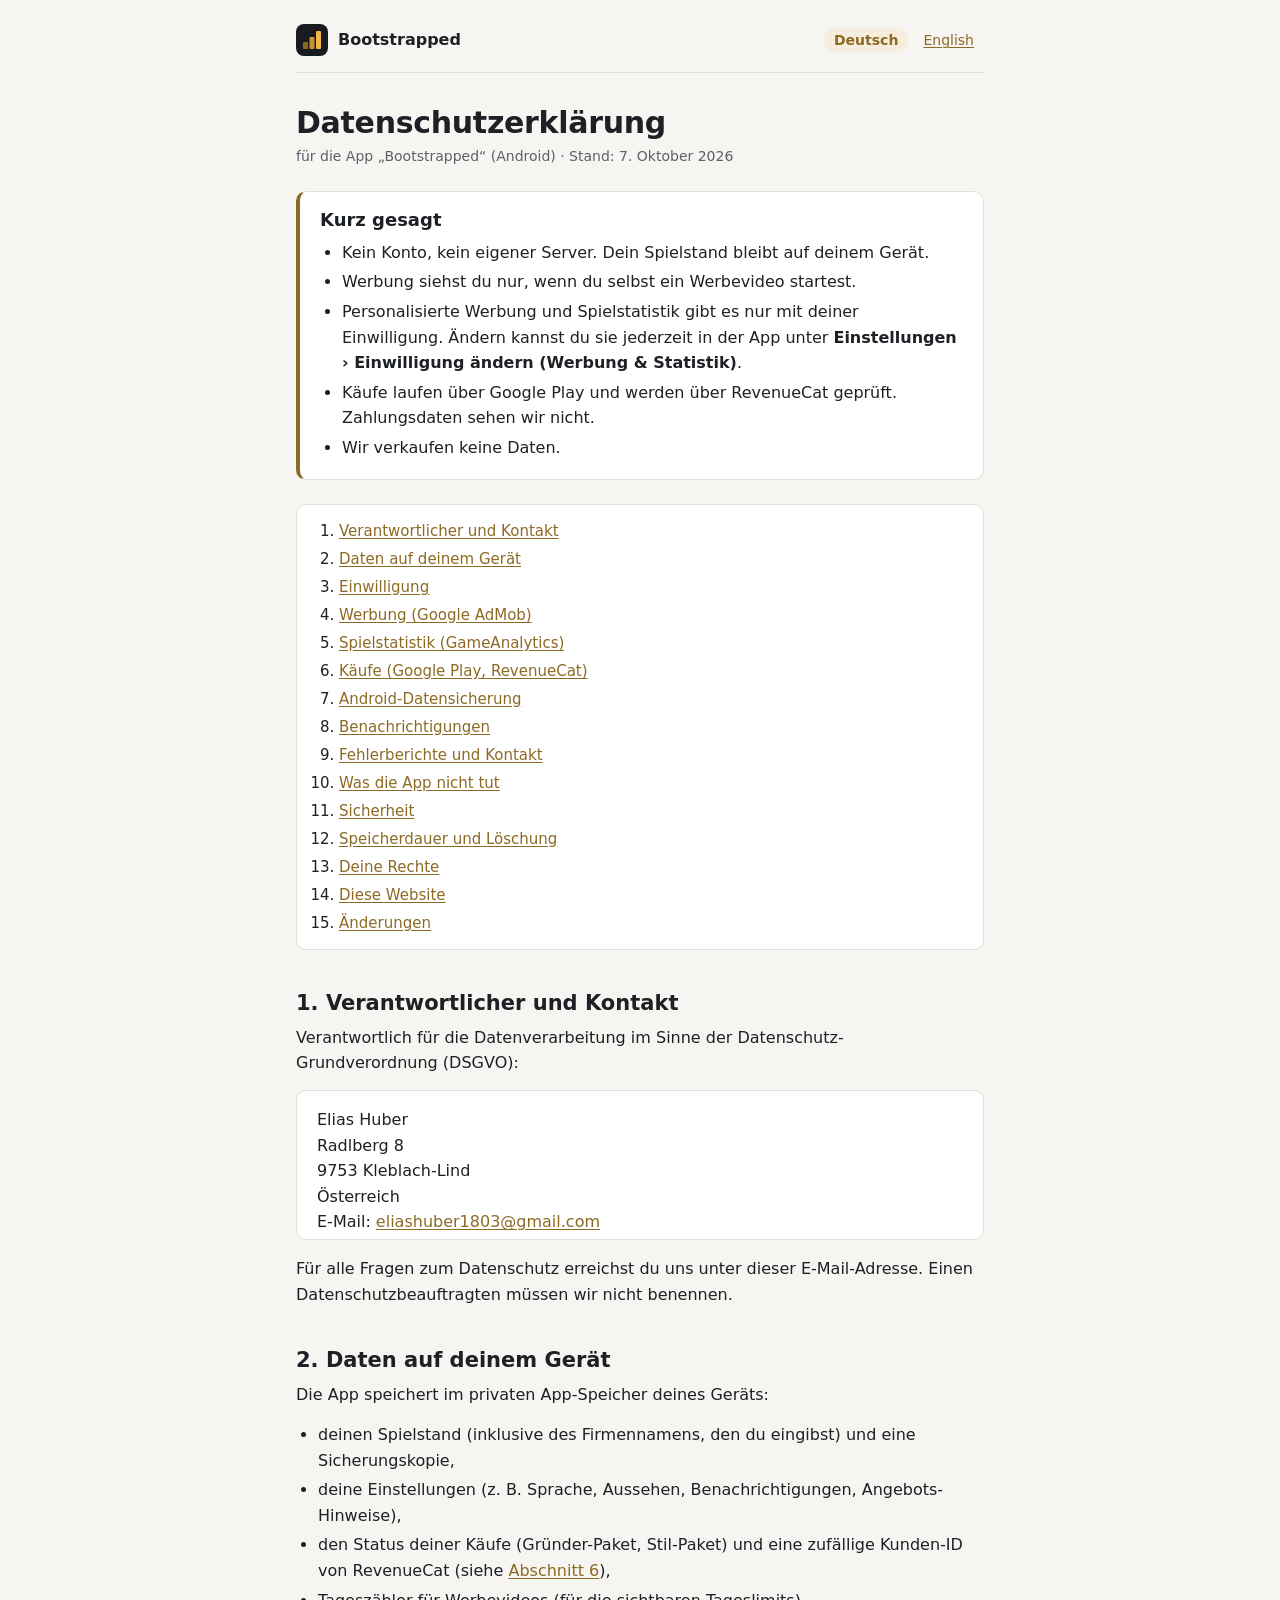
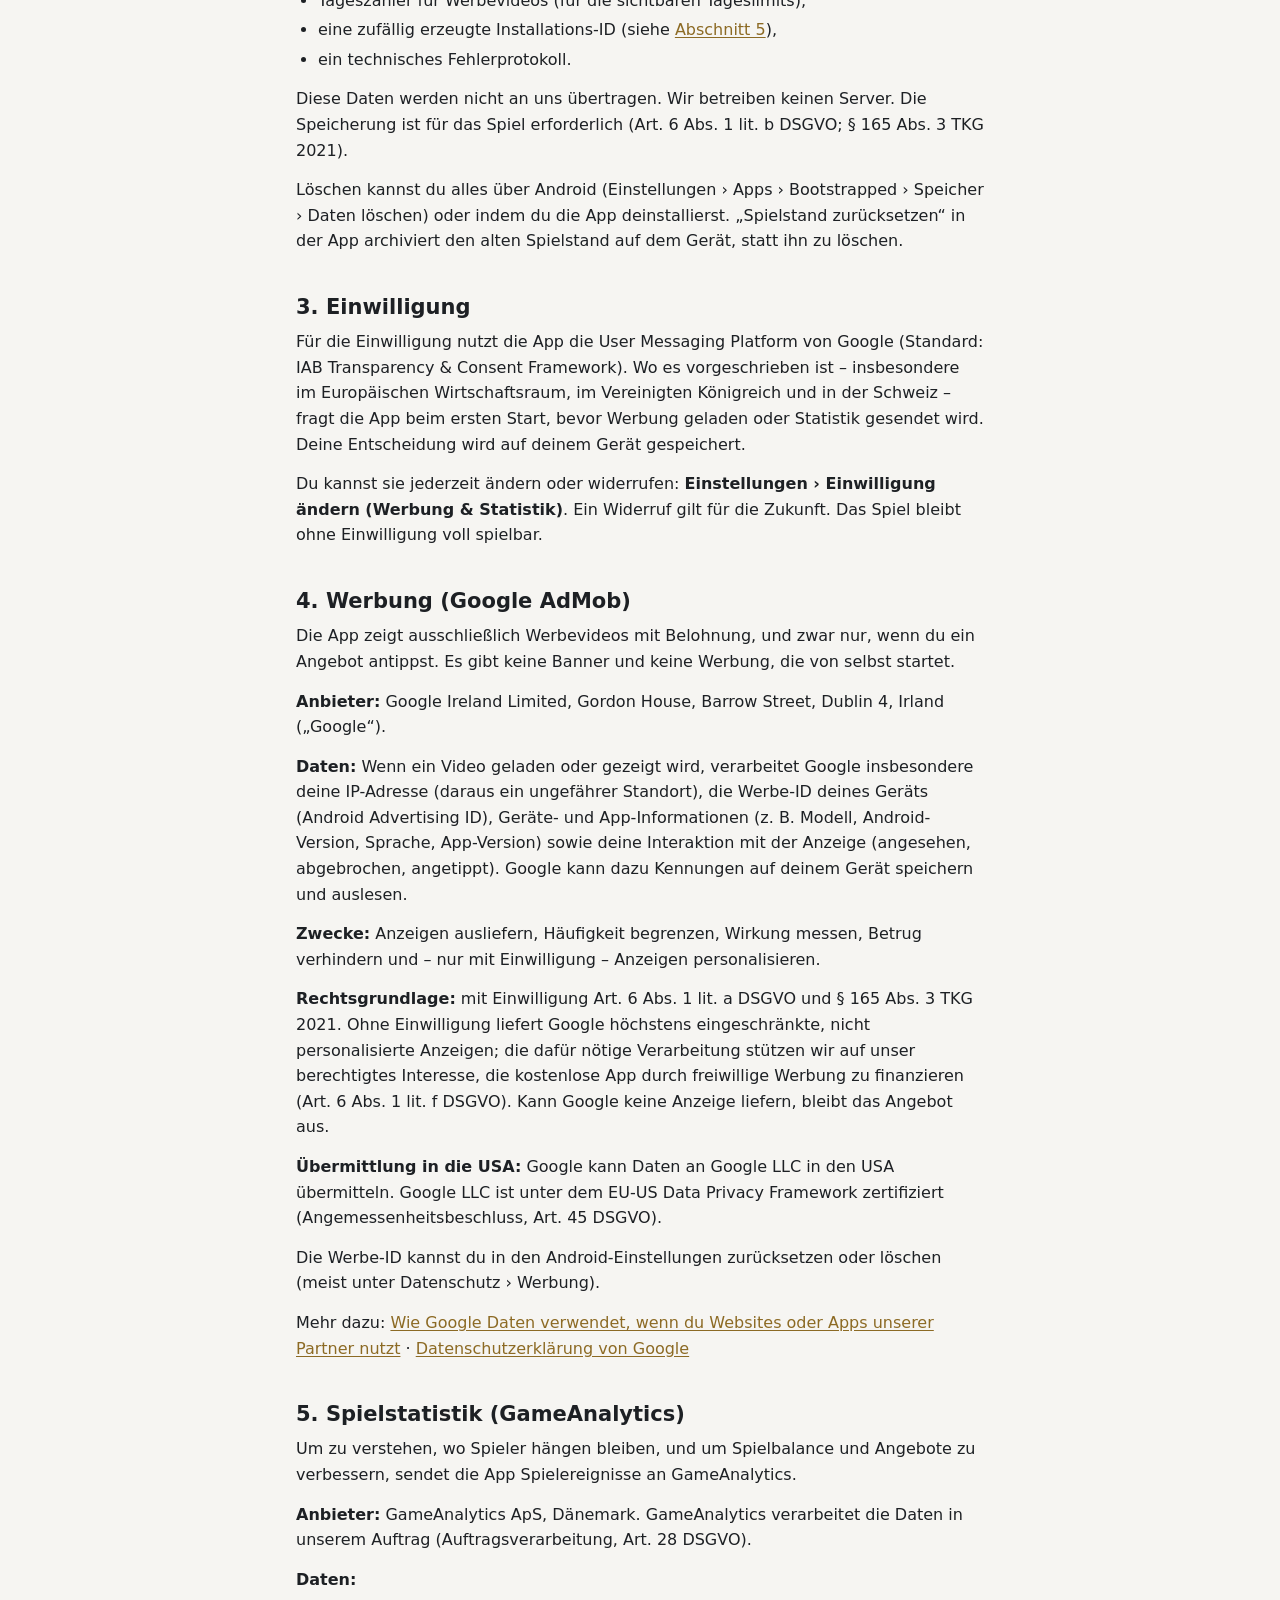
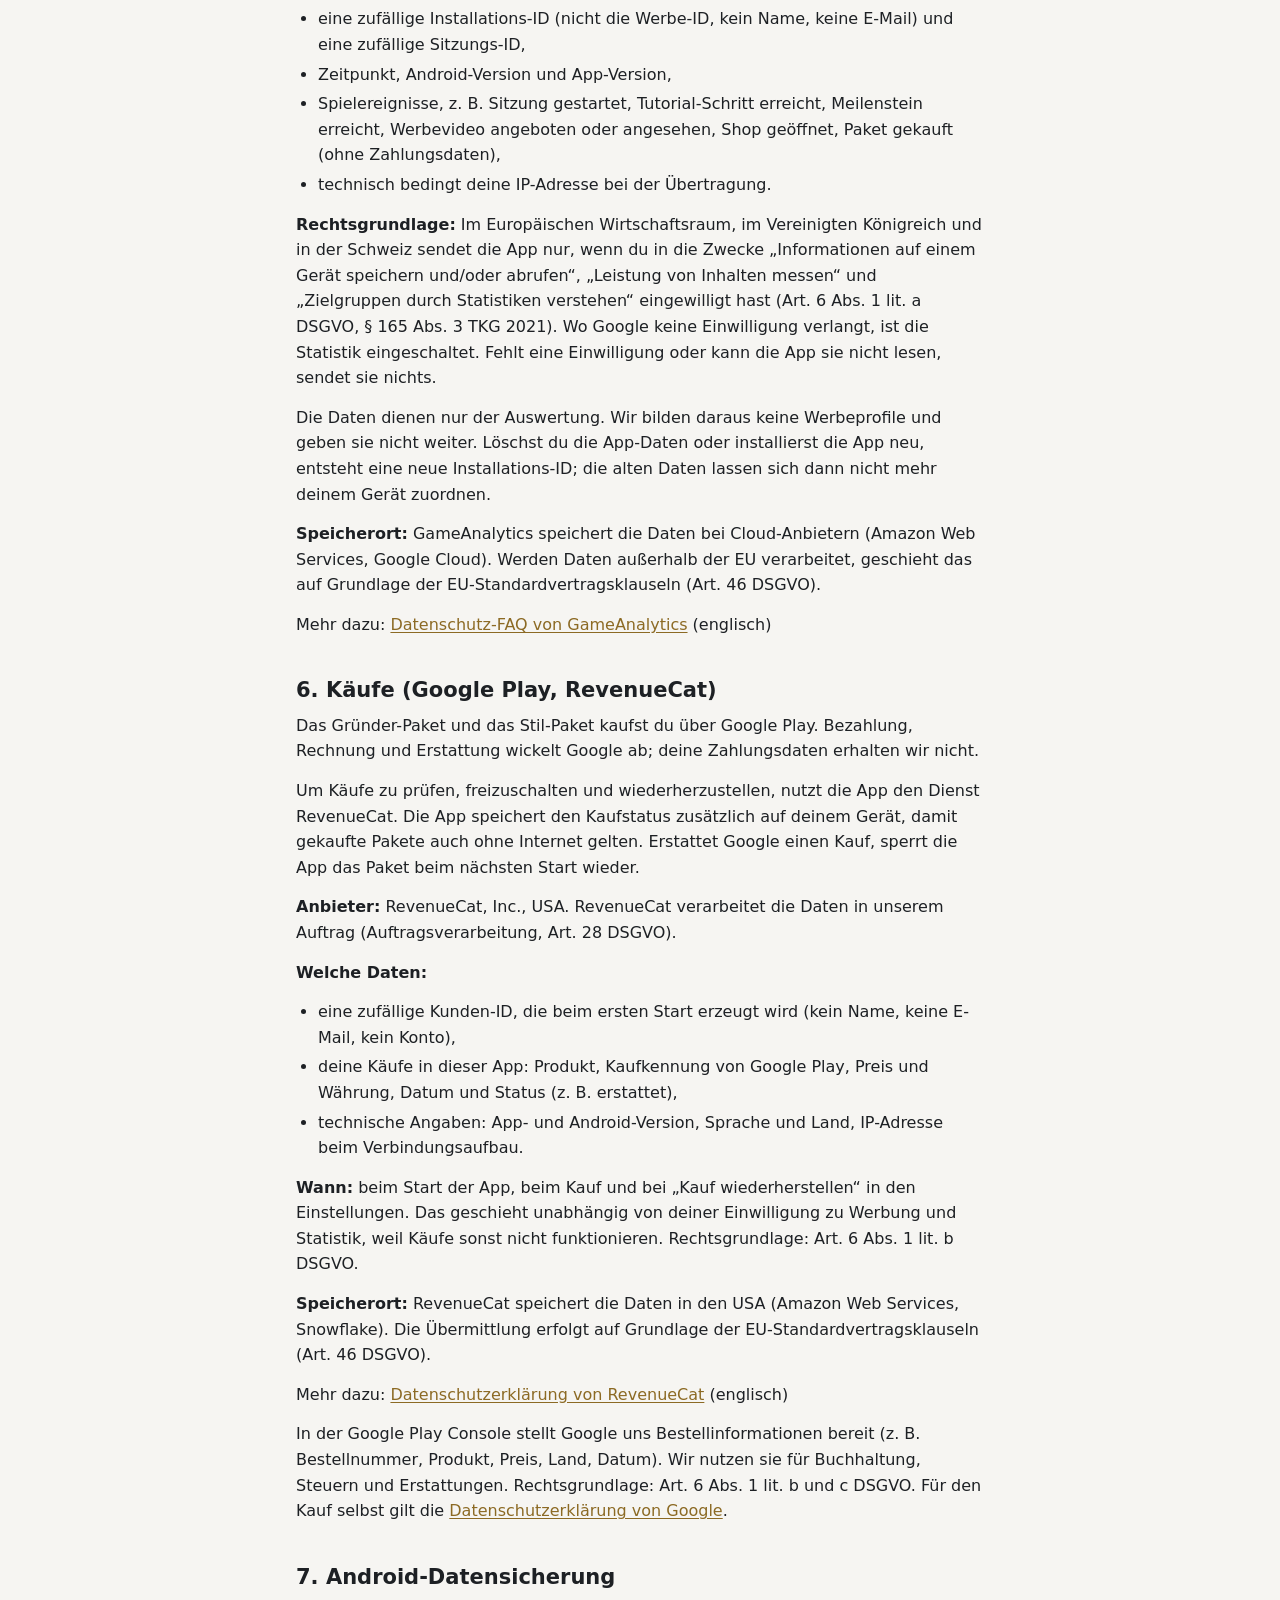
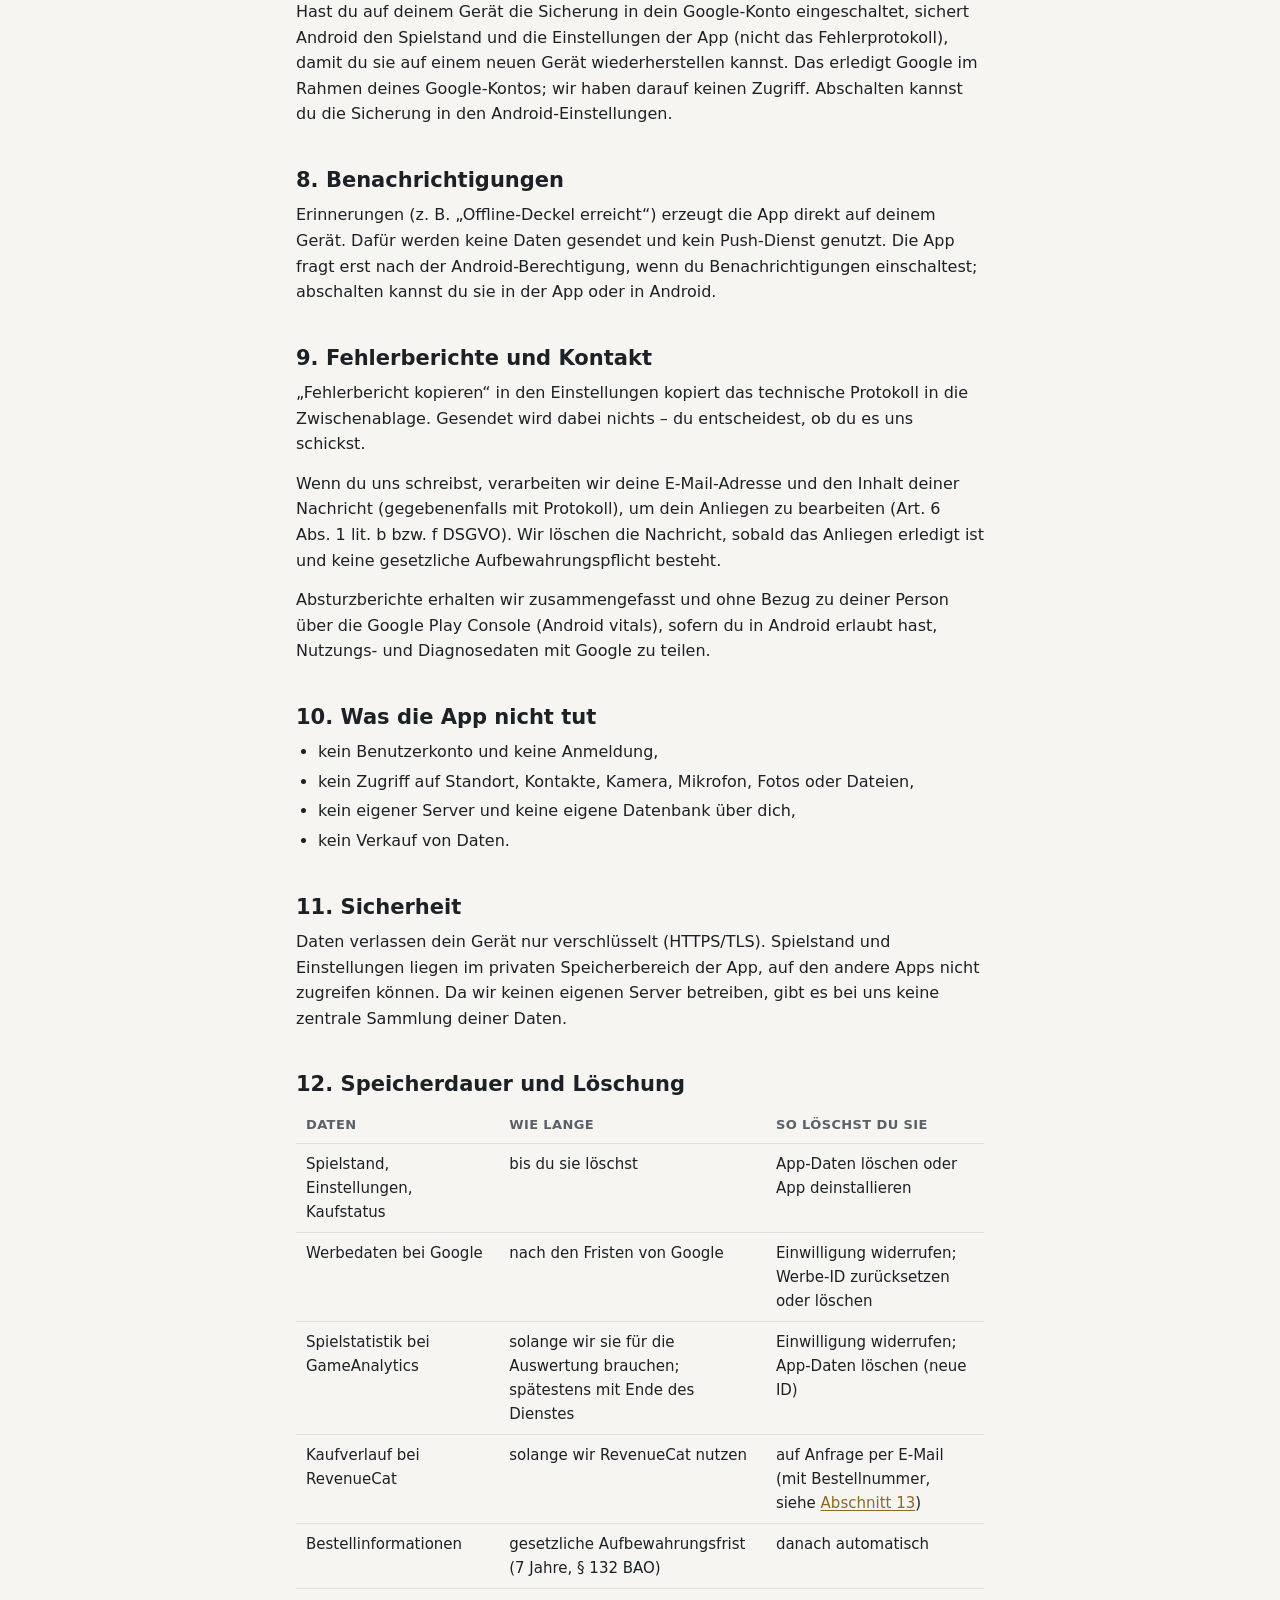
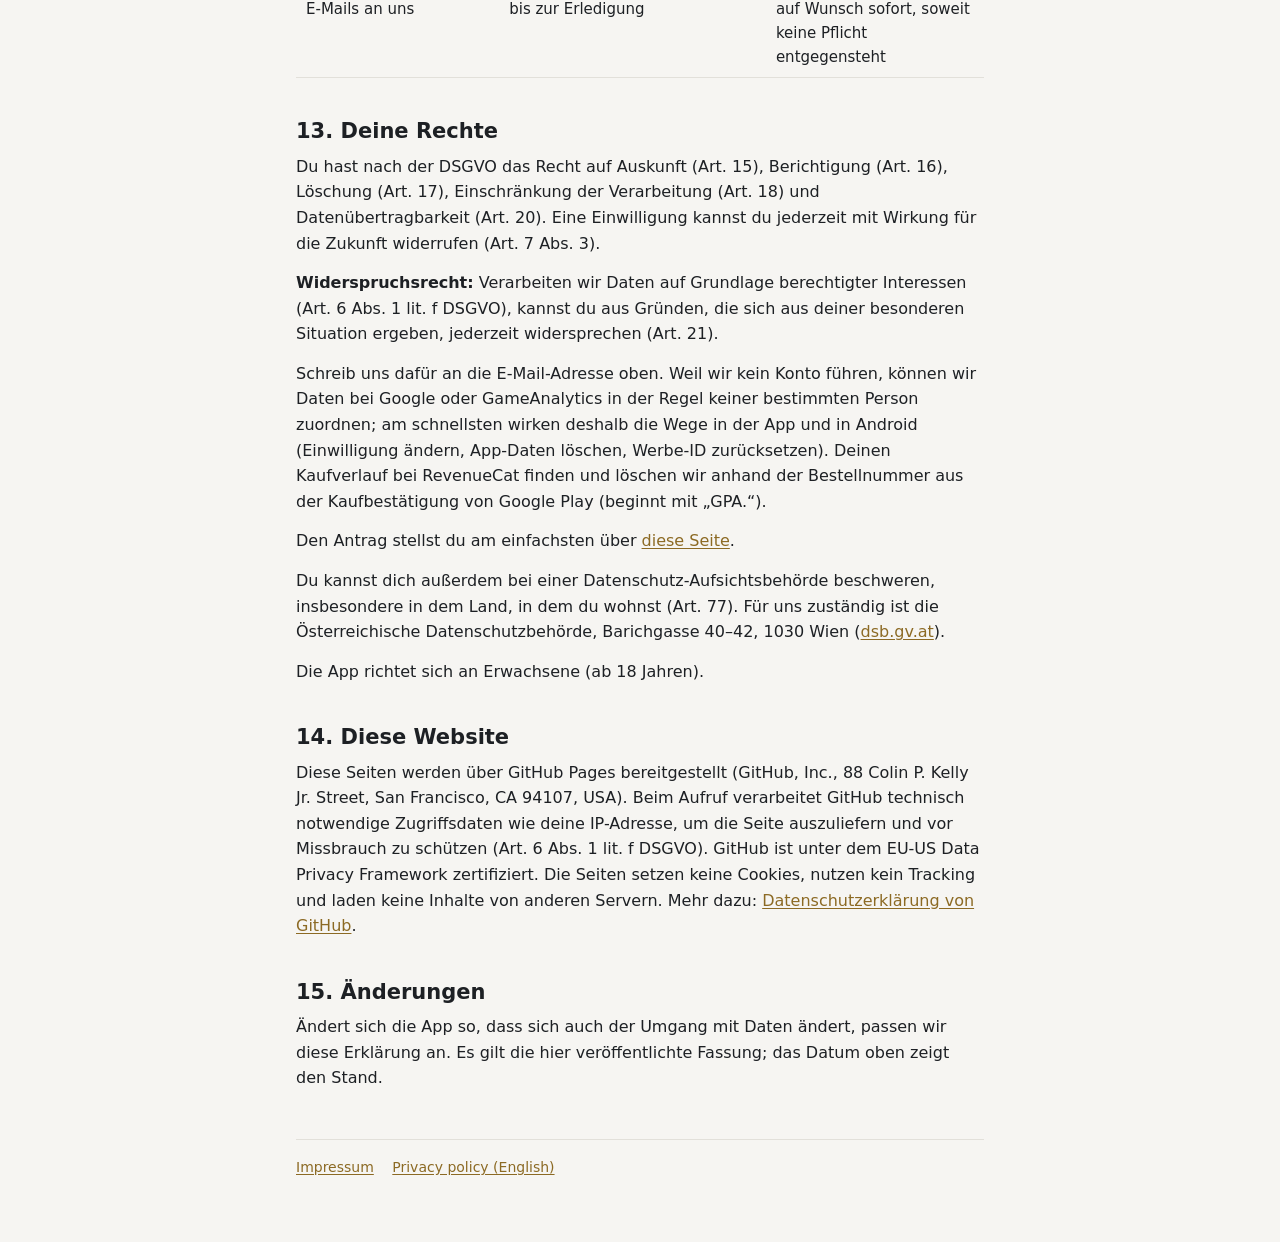
==== commit f5dd6aa1: "docs(site): Seite zur Datenlöschung beantragen (DE/EN) Keine Server-Anfrage: vorausgefüllte Mail an " ====
--- a/bootstrapped/datenschutz.html
+++ b/bootstrapped/datenschutz.html
@@ -168,6 +168,7 @@
 <p>Du hast nach der DSGVO das Recht auf Auskunft (Art.&nbsp;15), Berichtigung (Art.&nbsp;16), Löschung (Art.&nbsp;17), Einschränkung der Verarbeitung (Art.&nbsp;18) und Datenübertragbarkeit (Art.&nbsp;20). Eine Einwilligung kannst du jederzeit mit Wirkung für die Zukunft widerrufen (Art.&nbsp;7 Abs.&nbsp;3).</p>
 <p><strong>Widerspruchsrecht:</strong> Verarbeiten wir Daten auf Grundlage berechtigter Interessen (Art.&nbsp;6 Abs.&nbsp;1 lit.&nbsp;f DSGVO), kannst du aus Gründen, die sich aus deiner besonderen Situation ergeben, jederzeit widersprechen (Art.&nbsp;21).</p>
 <p>Schreib uns dafür an die E-Mail-Adresse oben. Weil wir kein Konto führen, können wir Daten bei Google oder GameAnalytics in der Regel keiner bestimmten Person zuordnen; am schnellsten wirken deshalb die Wege in der App und in Android (Einwilligung ändern, App-Daten löschen, Werbe-ID zurücksetzen). Deinen Kaufverlauf bei RevenueCat finden und löschen wir anhand der Bestellnummer aus der Kaufbestätigung von Google Play (beginnt mit „GPA.“).</p>
+<p>Den Antrag stellst du am einfachsten über <a href="loeschung.html">diese Seite</a>.</p>
 <p>Du kannst dich außerdem bei einer Datenschutz-Aufsichtsbehörde beschweren, insbesondere in dem Land, in dem du wohnst (Art.&nbsp;77). Für uns zuständig ist die Österreichische Datenschutzbehörde, Barichgasse 40–42, 1030 Wien (<a href="https://dsb.gv.at">dsb.gv.at</a>).</p>
 <p>Die App richtet sich an Erwachsene (ab 18 Jahren).</p>
 
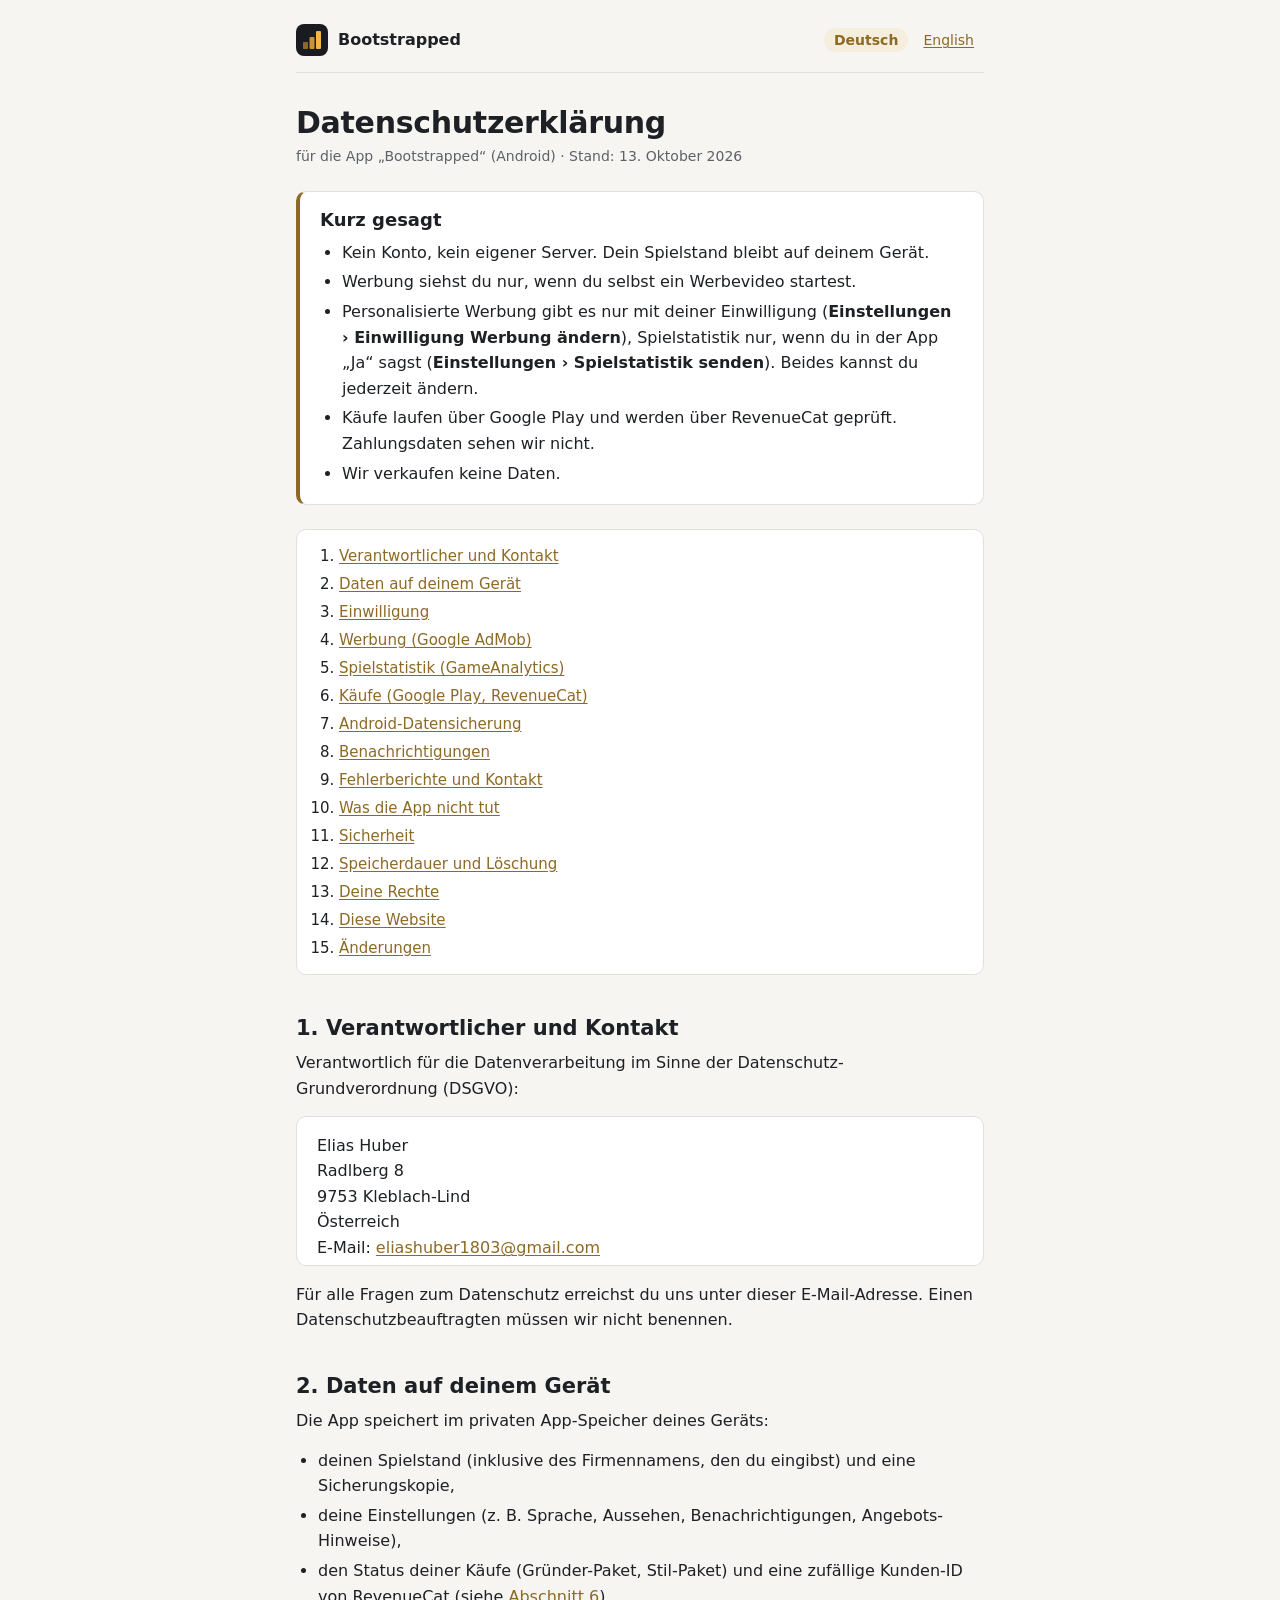
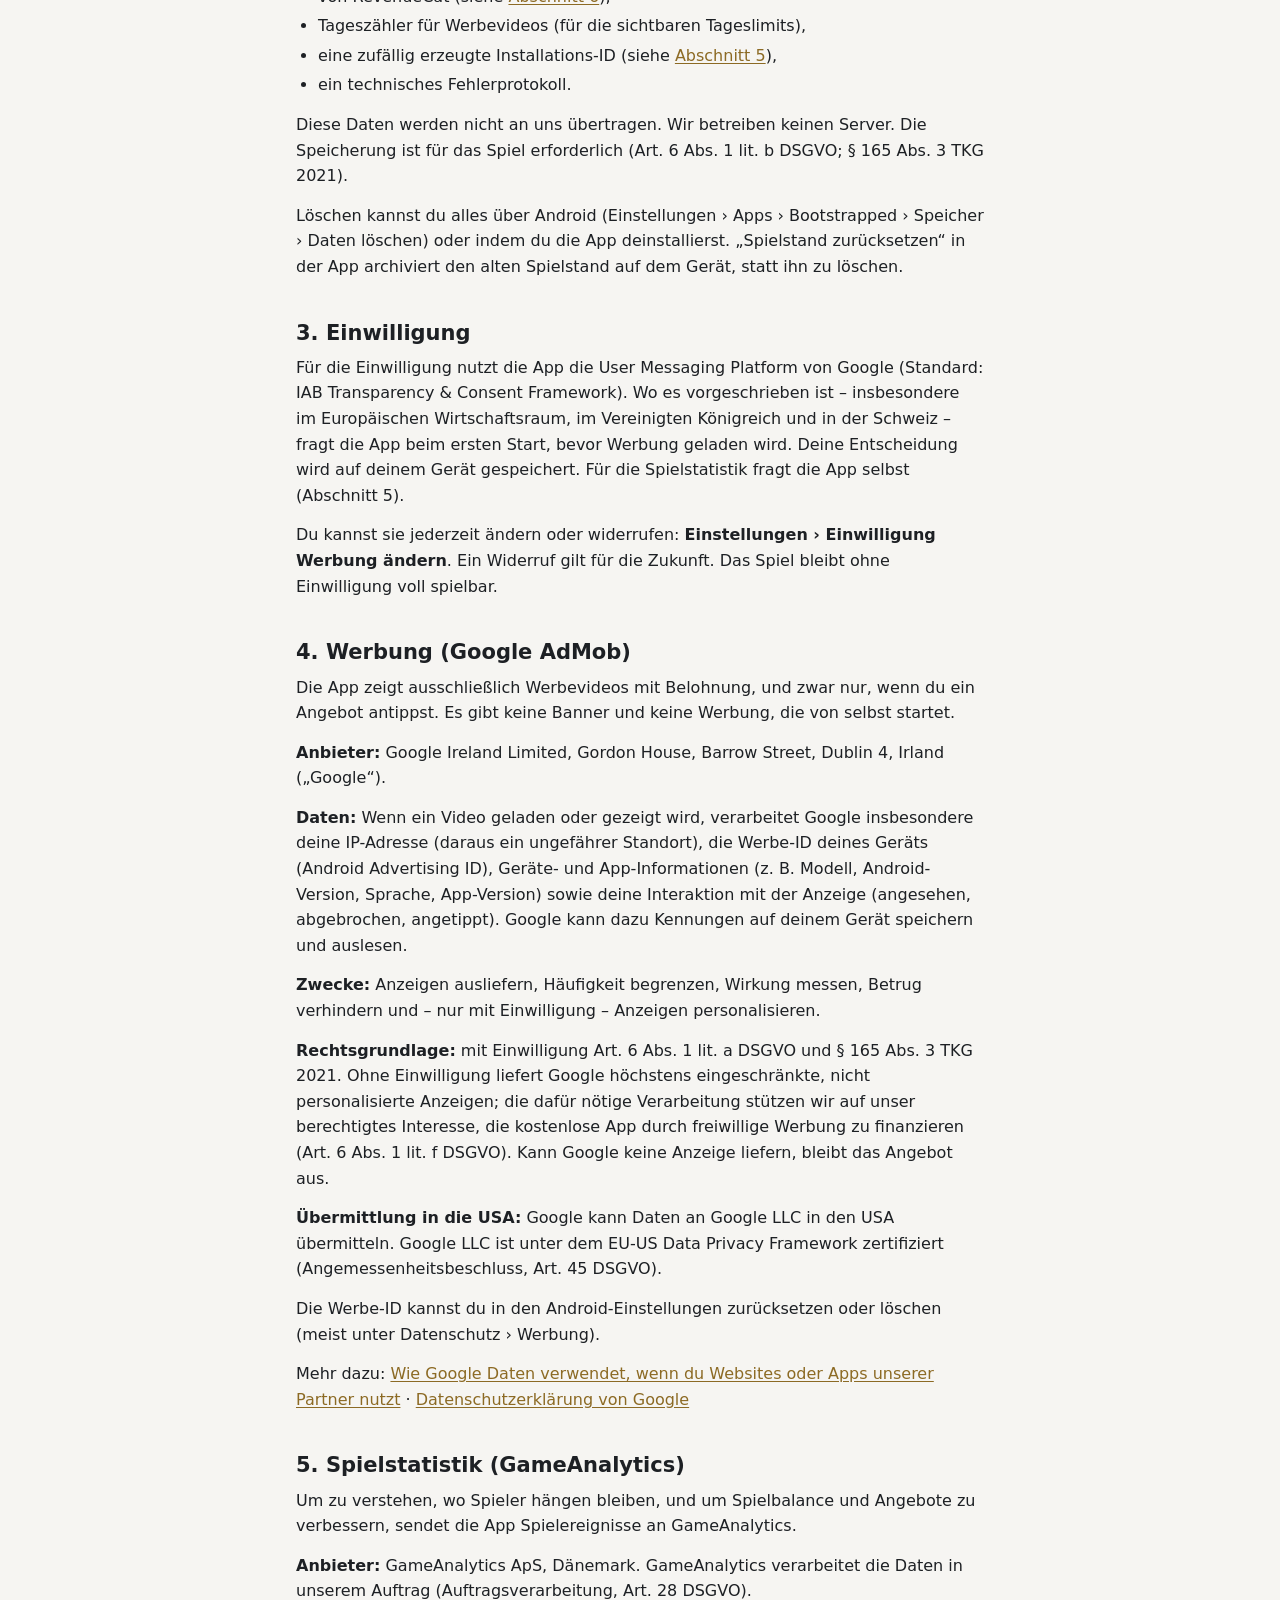
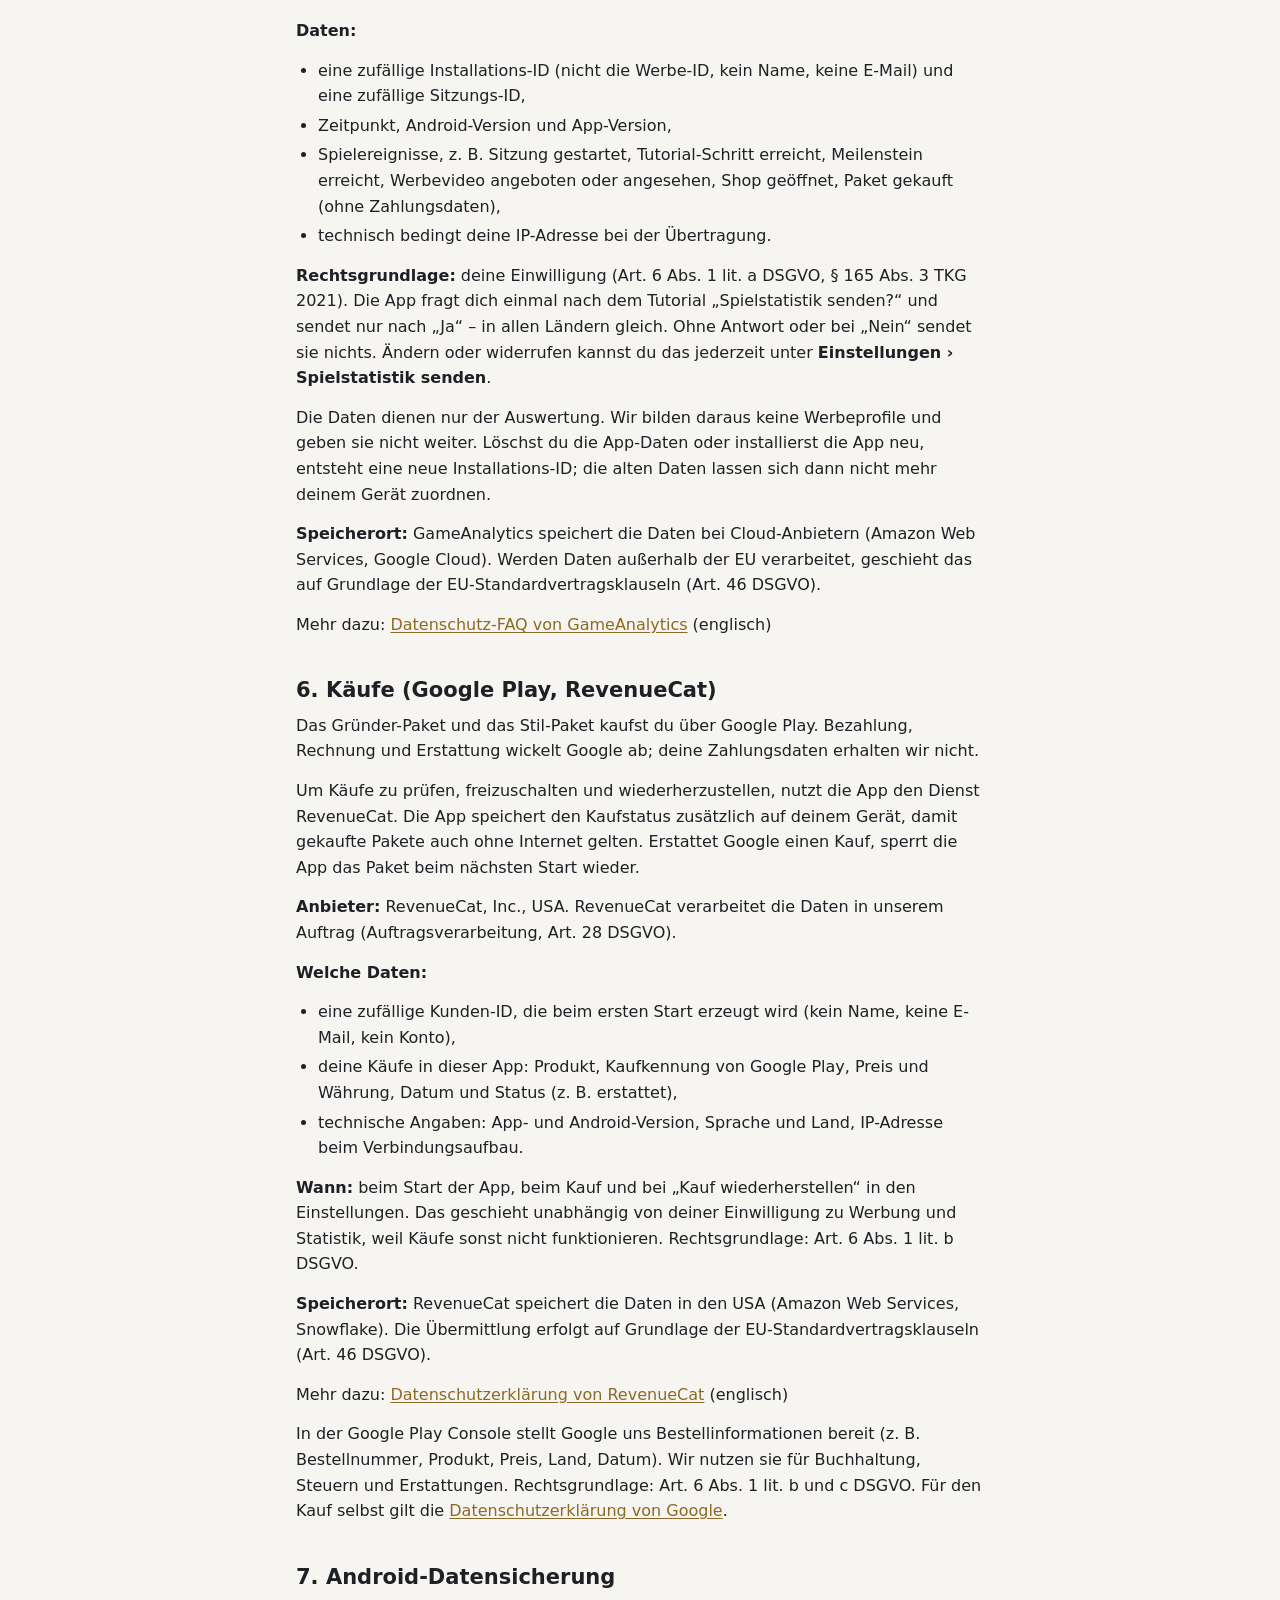
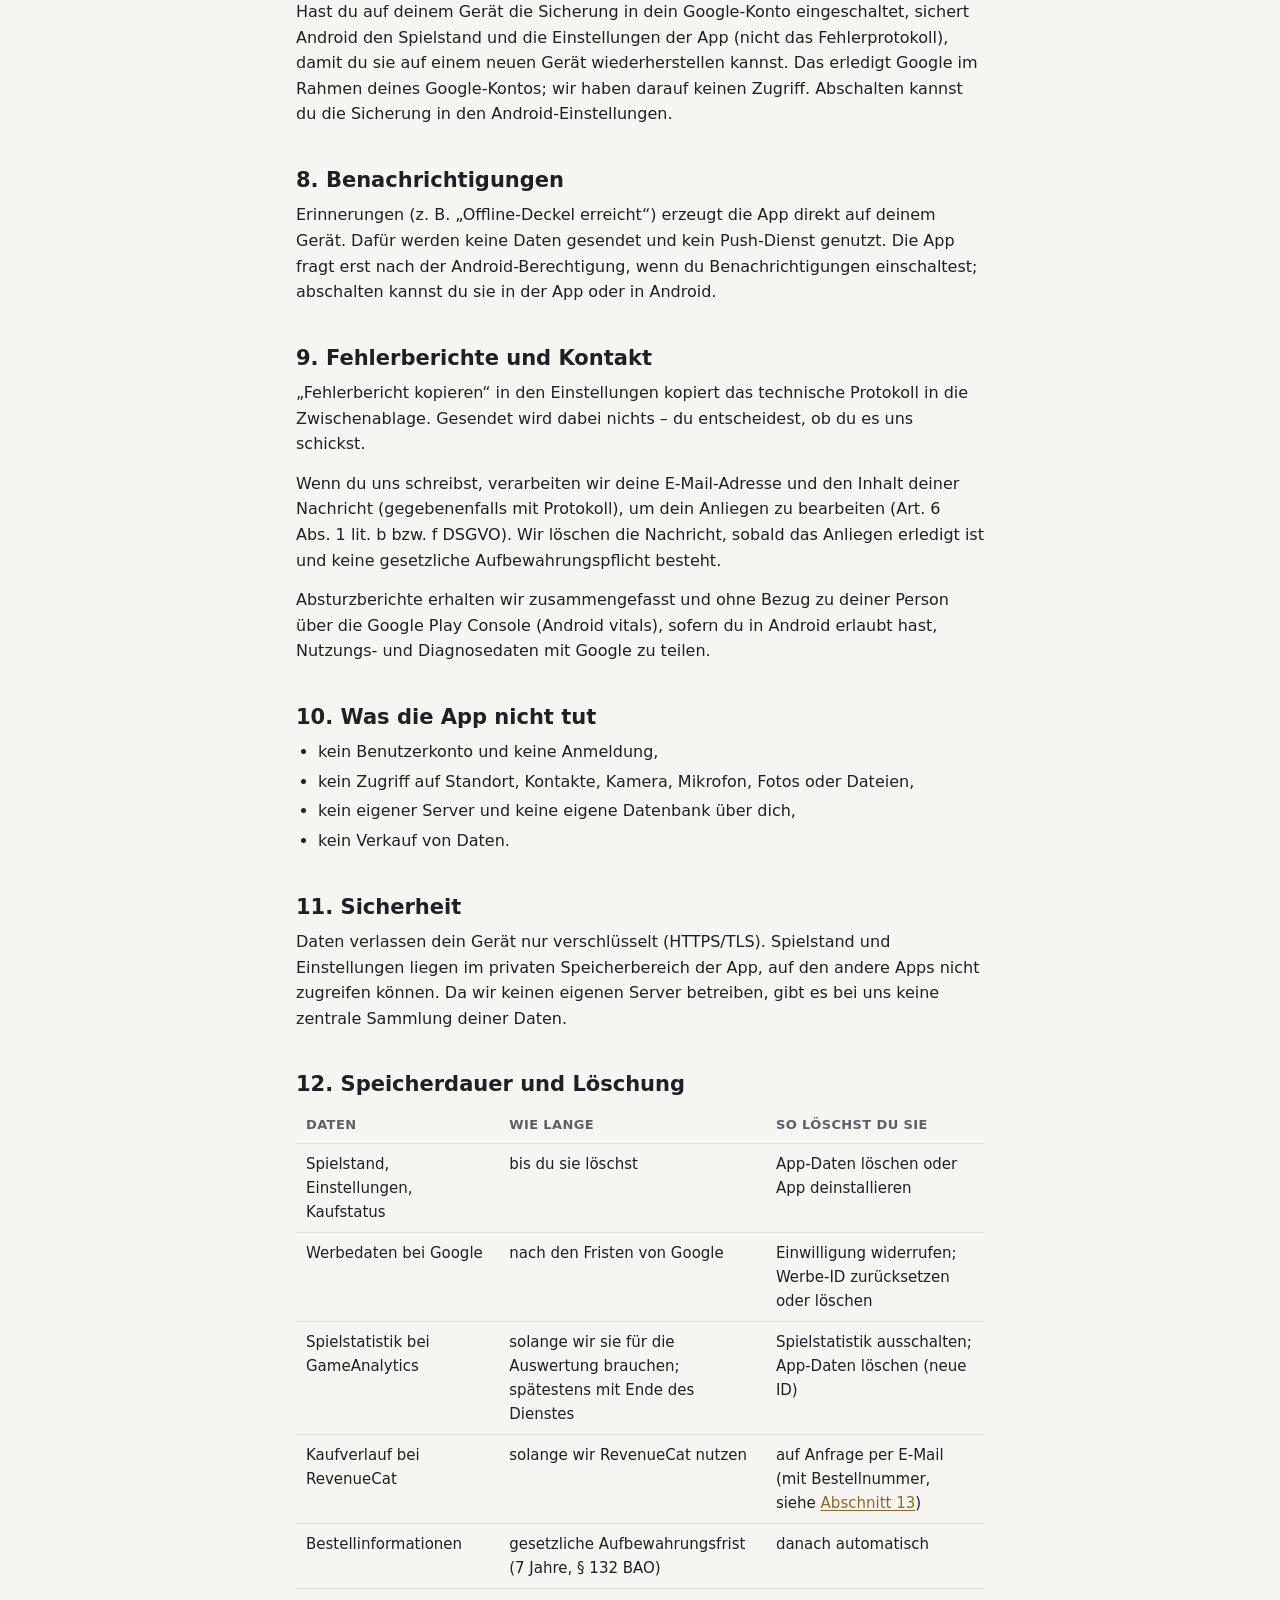
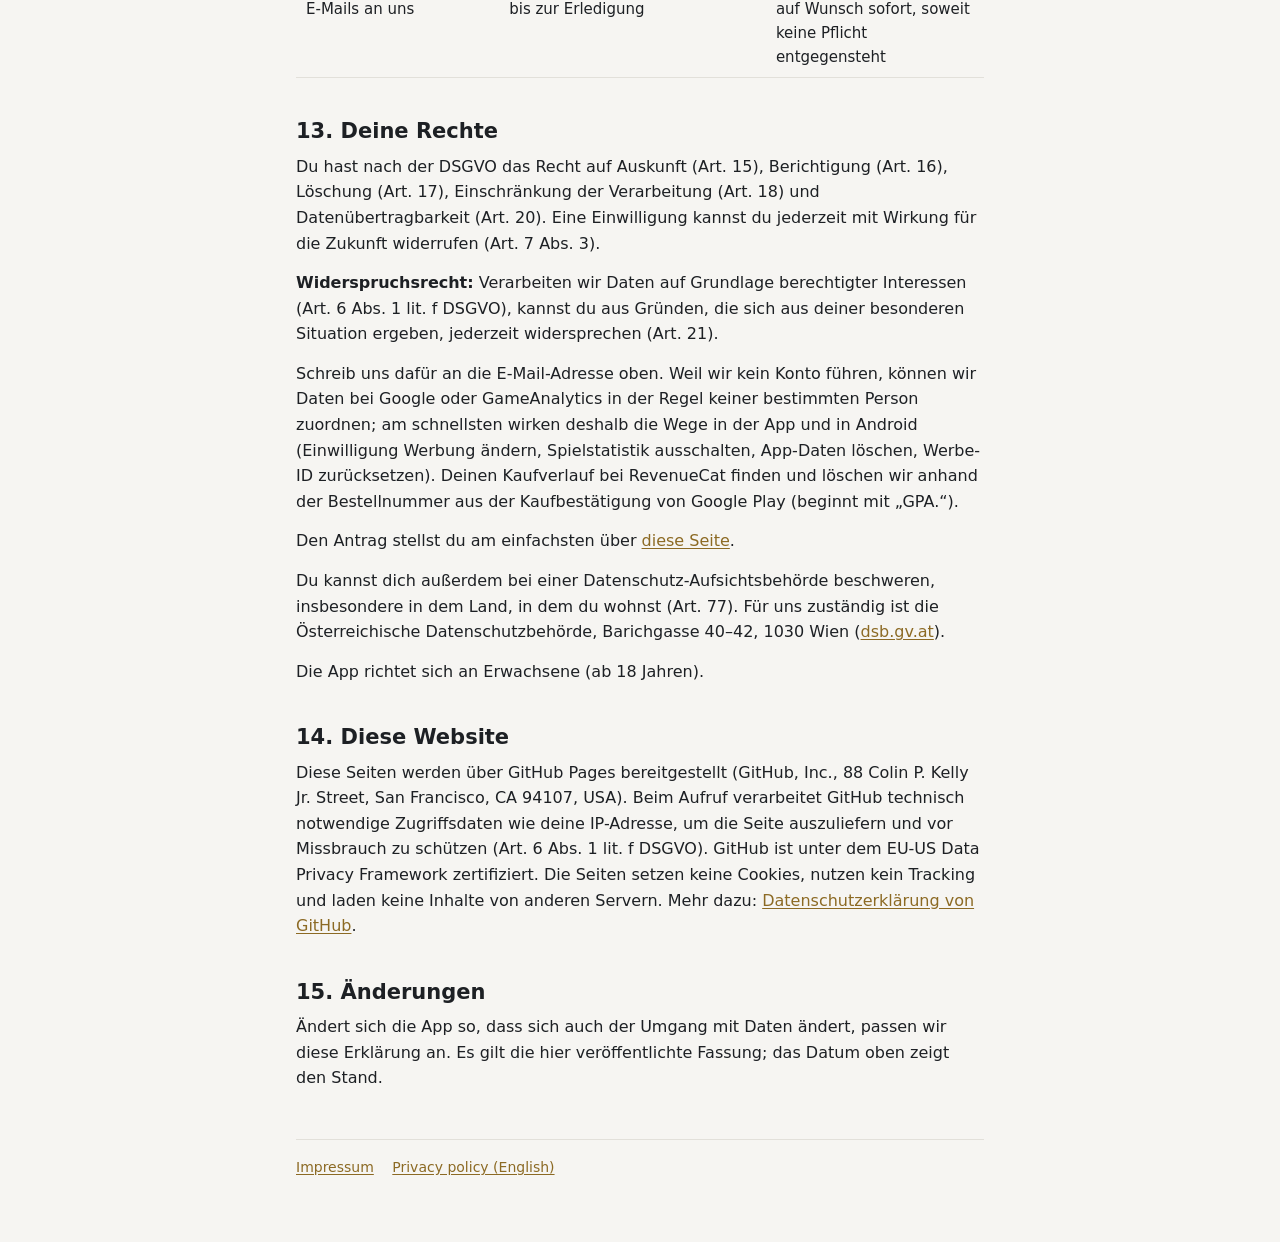
==== commit c2eec34e: "feat(privacy): eigene Frage fuer die Spielstatistik (D-161) Statistik hing an den TCF-Zwecken des Go" ====
--- a/bootstrapped/datenschutz.html
+++ b/bootstrapped/datenschutz.html
@@ -24,14 +24,14 @@
 
 <main>
 <h1>Datenschutzerklärung</h1>
-<p class="meta">für die App „Bootstrapped“ (Android) · Stand: 7. Oktober 2026</p>
+<p class="meta">für die App „Bootstrapped“ (Android) · Stand: 13. Oktober 2026</p>
 
 <section class="summary">
   <h2>Kurz gesagt</h2>
   <ul>
     <li>Kein Konto, kein eigener Server. Dein Spielstand bleibt auf deinem Gerät.</li>
     <li>Werbung siehst du nur, wenn du selbst ein Werbevideo startest.</li>
-    <li>Personalisierte Werbung und Spielstatistik gibt es nur mit deiner Einwilligung. Ändern kannst du sie jederzeit in der App unter <strong>Einstellungen › Einwilligung ändern (Werbung &amp; Statistik)</strong>.</li>
+    <li>Personalisierte Werbung gibt es nur mit deiner Einwilligung (<strong>Einstellungen › Einwilligung Werbung ändern</strong>), Spielstatistik nur, wenn du in der App „Ja“ sagst (<strong>Einstellungen › Spielstatistik senden</strong>). Beides kannst du jederzeit ändern.</li>
     <li>Käufe laufen über Google Play und werden über RevenueCat geprüft. Zahlungsdaten sehen wir nicht.</li>
     <li>Wir verkaufen keine Daten.</li>
   </ul>
@@ -84,8 +84,8 @@
 <p>Löschen kannst du alles über Android (Einstellungen › Apps › Bootstrapped › Speicher › Daten löschen) oder indem du die App deinstallierst. „Spielstand zurücksetzen“ in der App archiviert den alten Spielstand auf dem Gerät, statt ihn zu löschen.</p>
 
 <h2 id="einwilligung">3. Einwilligung</h2>
-<p>Für die Einwilligung nutzt die App die User Messaging Platform von Google (Standard: IAB Transparency &amp; Consent Framework). Wo es vorgeschrieben ist – insbesondere im Europäischen Wirtschaftsraum, im Vereinigten Königreich und in der Schweiz – fragt die App beim ersten Start, bevor Werbung geladen oder Statistik gesendet wird. Deine Entscheidung wird auf deinem Gerät gespeichert.</p>
-<p>Du kannst sie jederzeit ändern oder widerrufen: <strong>Einstellungen › Einwilligung ändern (Werbung &amp; Statistik)</strong>. Ein Widerruf gilt für die Zukunft. Das Spiel bleibt ohne Einwilligung voll spielbar.</p>
+<p>Für die Einwilligung nutzt die App die User Messaging Platform von Google (Standard: IAB Transparency &amp; Consent Framework). Wo es vorgeschrieben ist – insbesondere im Europäischen Wirtschaftsraum, im Vereinigten Königreich und in der Schweiz – fragt die App beim ersten Start, bevor Werbung geladen wird. Deine Entscheidung wird auf deinem Gerät gespeichert. Für die Spielstatistik fragt die App selbst (Abschnitt 5).</p>
+<p>Du kannst sie jederzeit ändern oder widerrufen: <strong>Einstellungen › Einwilligung Werbung ändern</strong>. Ein Widerruf gilt für die Zukunft. Das Spiel bleibt ohne Einwilligung voll spielbar.</p>
 
 <h2 id="werbung">4. Werbung (Google AdMob)</h2>
 <p>Die App zeigt ausschließlich Werbevideos mit Belohnung, und zwar nur, wenn du ein Angebot antippst. Es gibt keine Banner und keine Werbung, die von selbst startet.</p>
@@ -107,7 +107,7 @@
   <li>Spielereignisse, z.&nbsp;B. Sitzung gestartet, Tutorial-Schritt erreicht, Meilenstein erreicht, Werbevideo angeboten oder angesehen, Shop geöffnet, Paket gekauft (ohne Zahlungsdaten),</li>
   <li>technisch bedingt deine IP-Adresse bei der Übertragung.</li>
 </ul>
-<p><strong>Rechtsgrundlage:</strong> Im Europäischen Wirtschaftsraum, im Vereinigten Königreich und in der Schweiz sendet die App nur, wenn du in die Zwecke „Informationen auf einem Gerät speichern und/oder abrufen“, „Leistung von Inhalten messen“ und „Zielgruppen durch Statistiken verstehen“ eingewilligt hast (Art.&nbsp;6 Abs.&nbsp;1 lit.&nbsp;a DSGVO, § 165 Abs.&nbsp;3 TKG 2021). Wo Google keine Einwilligung verlangt, ist die Statistik eingeschaltet. Fehlt eine Einwilligung oder kann die App sie nicht lesen, sendet sie nichts.</p>
+<p><strong>Rechtsgrundlage:</strong> deine Einwilligung (Art.&nbsp;6 Abs.&nbsp;1 lit.&nbsp;a DSGVO, § 165 Abs.&nbsp;3 TKG 2021). Die App fragt dich einmal nach dem Tutorial „Spielstatistik senden?“ und sendet nur nach „Ja“ – in allen Ländern gleich. Ohne Antwort oder bei „Nein“ sendet sie nichts. Ändern oder widerrufen kannst du das jederzeit unter <strong>Einstellungen › Spielstatistik senden</strong>.</p>
 <p>Die Daten dienen nur der Auswertung. Wir bilden daraus keine Werbeprofile und geben sie nicht weiter. Löschst du die App-Daten oder installierst die App neu, entsteht eine neue Installations-ID; die alten Daten lassen sich dann nicht mehr deinem Gerät zuordnen.</p>
 <p><strong>Speicherort:</strong> GameAnalytics speichert die Daten bei Cloud-Anbietern (Amazon Web Services, Google Cloud). Werden Daten außerhalb der EU verarbeitet, geschieht das auf Grundlage der EU-Standardvertragsklauseln (Art.&nbsp;46 DSGVO).</p>
 <p>Mehr dazu: <a href="https://www.gameanalytics.com/trust/privacy-faq">Datenschutz-FAQ von GameAnalytics</a> (englisch)</p>
@@ -156,7 +156,7 @@
   <tbody>
     <tr><td>Spielstand, Einstellungen, Kaufstatus</td><td>bis du sie löschst</td><td>App-Daten löschen oder App deinstallieren</td></tr>
     <tr><td>Werbedaten bei Google</td><td>nach den Fristen von Google</td><td>Einwilligung widerrufen; Werbe-ID zurücksetzen oder löschen</td></tr>
-    <tr><td>Spielstatistik bei GameAnalytics</td><td>solange wir sie für die Auswertung brauchen; spätestens mit Ende des Dienstes</td><td>Einwilligung widerrufen; App-Daten löschen (neue ID)</td></tr>
+    <tr><td>Spielstatistik bei GameAnalytics</td><td>solange wir sie für die Auswertung brauchen; spätestens mit Ende des Dienstes</td><td>Spielstatistik ausschalten; App-Daten löschen (neue ID)</td></tr>
     <tr><td>Kaufverlauf bei RevenueCat</td><td>solange wir RevenueCat nutzen</td><td>auf Anfrage per E-Mail (mit Bestellnummer, siehe <a href="#rechte">Abschnitt 13</a>)</td></tr>
     <tr><td>Bestellinformationen</td><td>gesetzliche Aufbewahrungsfrist (7 Jahre, § 132 BAO)</td><td>danach automatisch</td></tr>
     <tr><td>E-Mails an uns</td><td>bis zur Erledigung</td><td>auf Wunsch sofort, soweit keine Pflicht entgegensteht</td></tr>
@@ -167,7 +167,7 @@
 <h2 id="rechte">13. Deine Rechte</h2>
 <p>Du hast nach der DSGVO das Recht auf Auskunft (Art.&nbsp;15), Berichtigung (Art.&nbsp;16), Löschung (Art.&nbsp;17), Einschränkung der Verarbeitung (Art.&nbsp;18) und Datenübertragbarkeit (Art.&nbsp;20). Eine Einwilligung kannst du jederzeit mit Wirkung für die Zukunft widerrufen (Art.&nbsp;7 Abs.&nbsp;3).</p>
 <p><strong>Widerspruchsrecht:</strong> Verarbeiten wir Daten auf Grundlage berechtigter Interessen (Art.&nbsp;6 Abs.&nbsp;1 lit.&nbsp;f DSGVO), kannst du aus Gründen, die sich aus deiner besonderen Situation ergeben, jederzeit widersprechen (Art.&nbsp;21).</p>
-<p>Schreib uns dafür an die E-Mail-Adresse oben. Weil wir kein Konto führen, können wir Daten bei Google oder GameAnalytics in der Regel keiner bestimmten Person zuordnen; am schnellsten wirken deshalb die Wege in der App und in Android (Einwilligung ändern, App-Daten löschen, Werbe-ID zurücksetzen). Deinen Kaufverlauf bei RevenueCat finden und löschen wir anhand der Bestellnummer aus der Kaufbestätigung von Google Play (beginnt mit „GPA.“).</p>
+<p>Schreib uns dafür an die E-Mail-Adresse oben. Weil wir kein Konto führen, können wir Daten bei Google oder GameAnalytics in der Regel keiner bestimmten Person zuordnen; am schnellsten wirken deshalb die Wege in der App und in Android (Einwilligung Werbung ändern, Spielstatistik ausschalten, App-Daten löschen, Werbe-ID zurücksetzen). Deinen Kaufverlauf bei RevenueCat finden und löschen wir anhand der Bestellnummer aus der Kaufbestätigung von Google Play (beginnt mit „GPA.“).</p>
 <p>Den Antrag stellst du am einfachsten über <a href="loeschung.html">diese Seite</a>.</p>
 <p>Du kannst dich außerdem bei einer Datenschutz-Aufsichtsbehörde beschweren, insbesondere in dem Land, in dem du wohnst (Art.&nbsp;77). Für uns zuständig ist die Österreichische Datenschutzbehörde, Barichgasse 40–42, 1030 Wien (<a href="https://dsb.gv.at">dsb.gv.at</a>).</p>
 <p>Die App richtet sich an Erwachsene (ab 18 Jahren).</p>
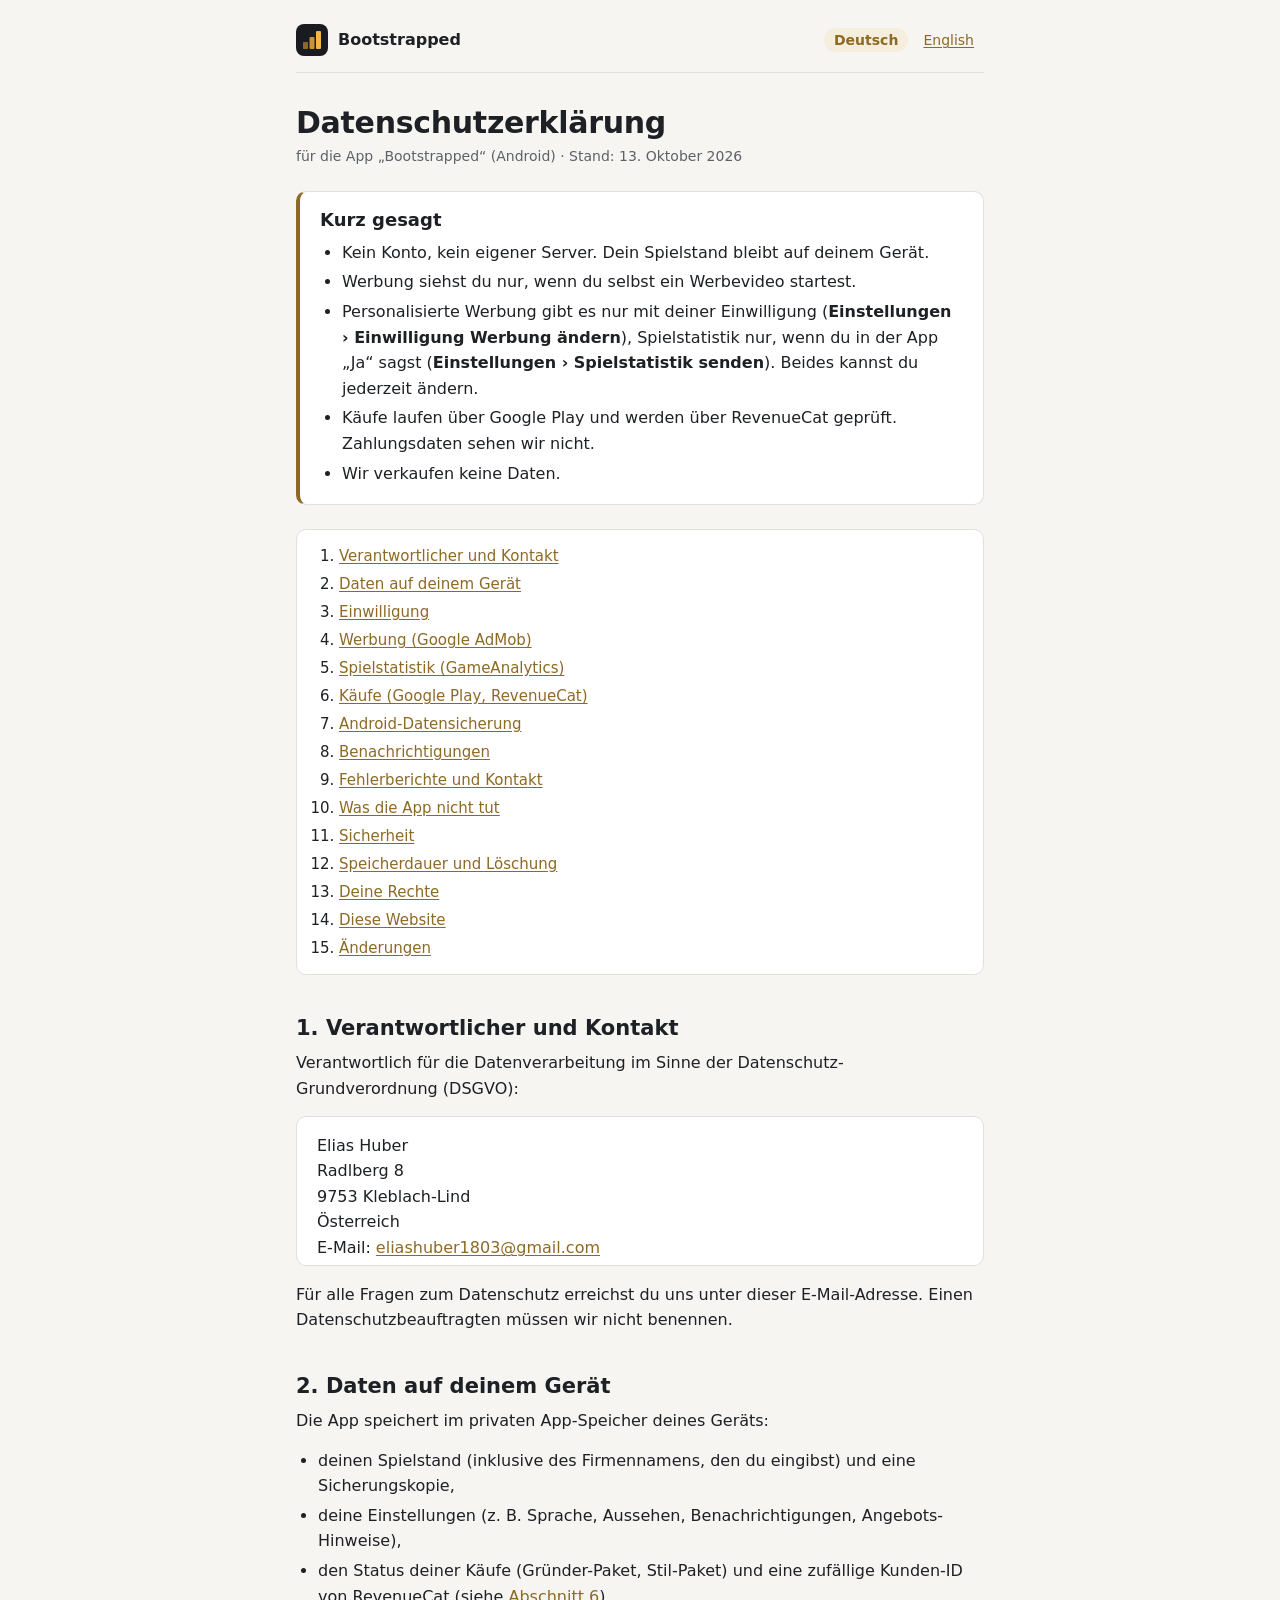
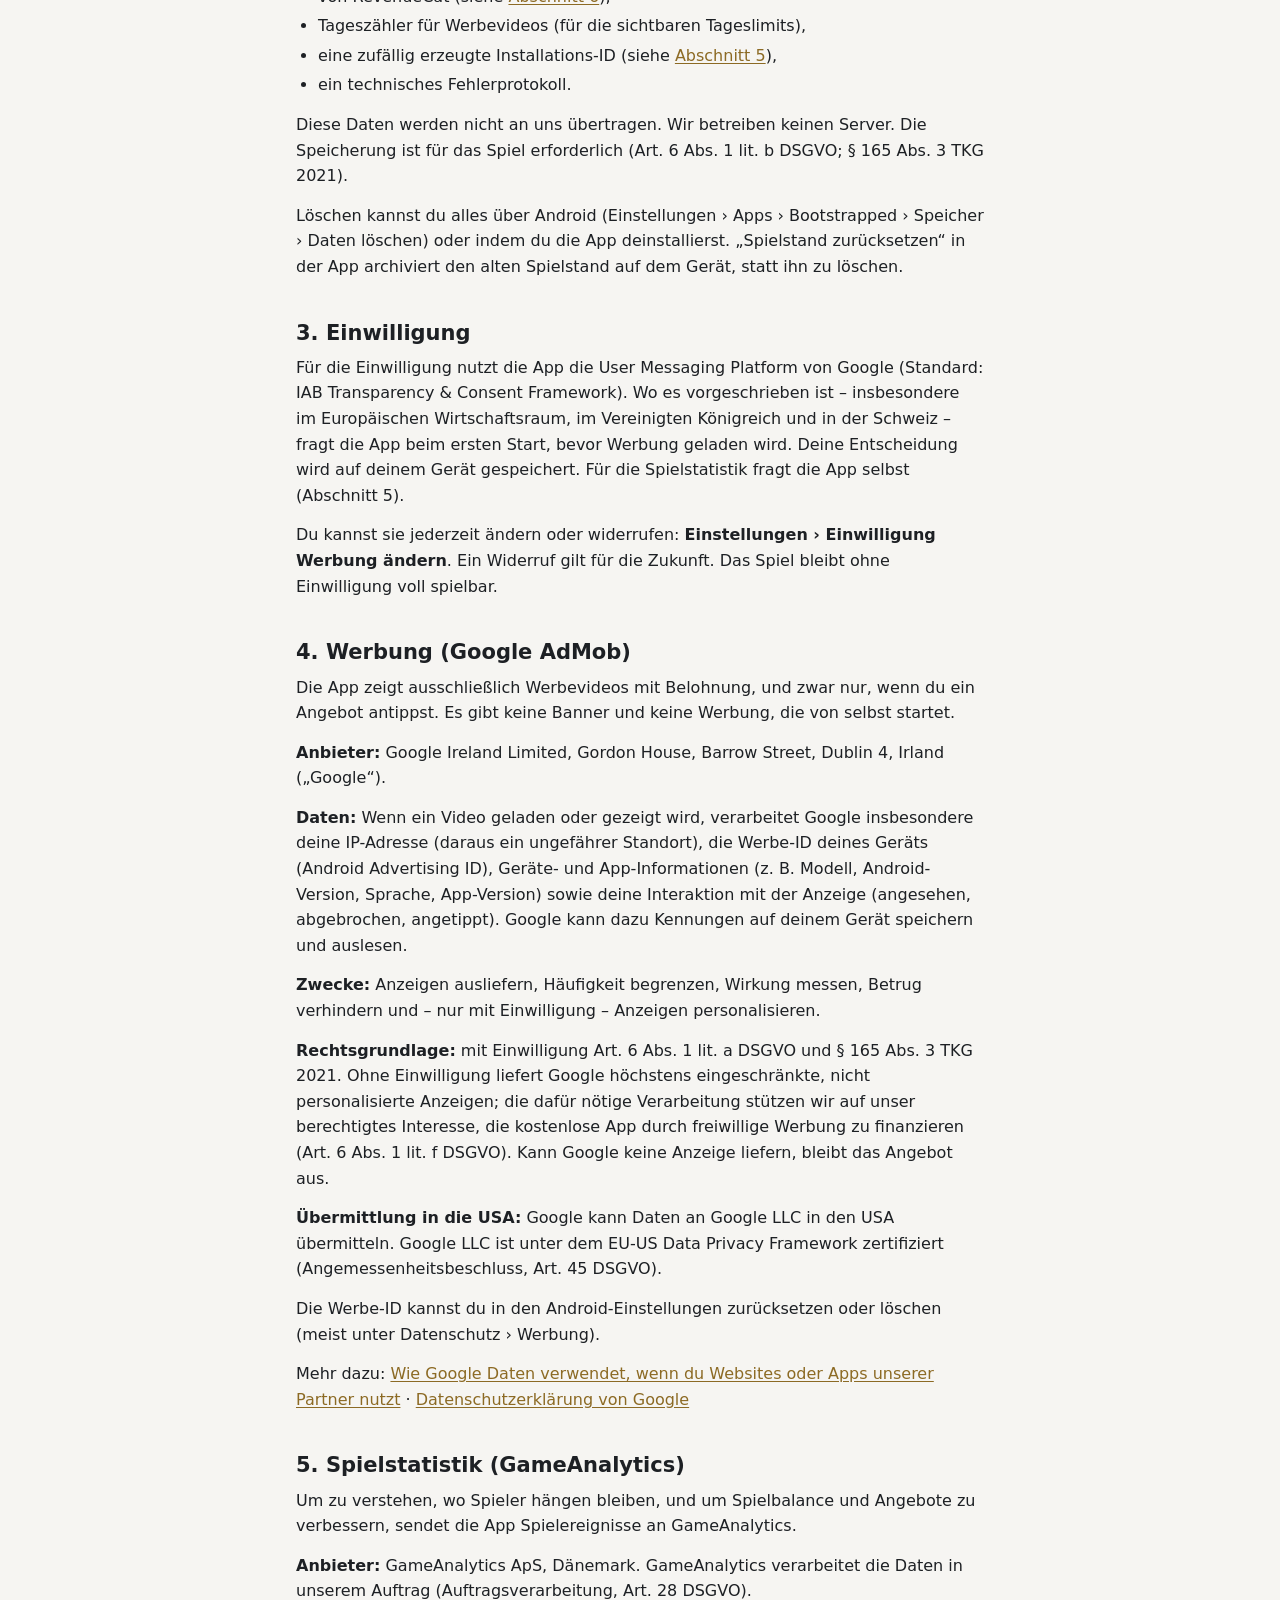
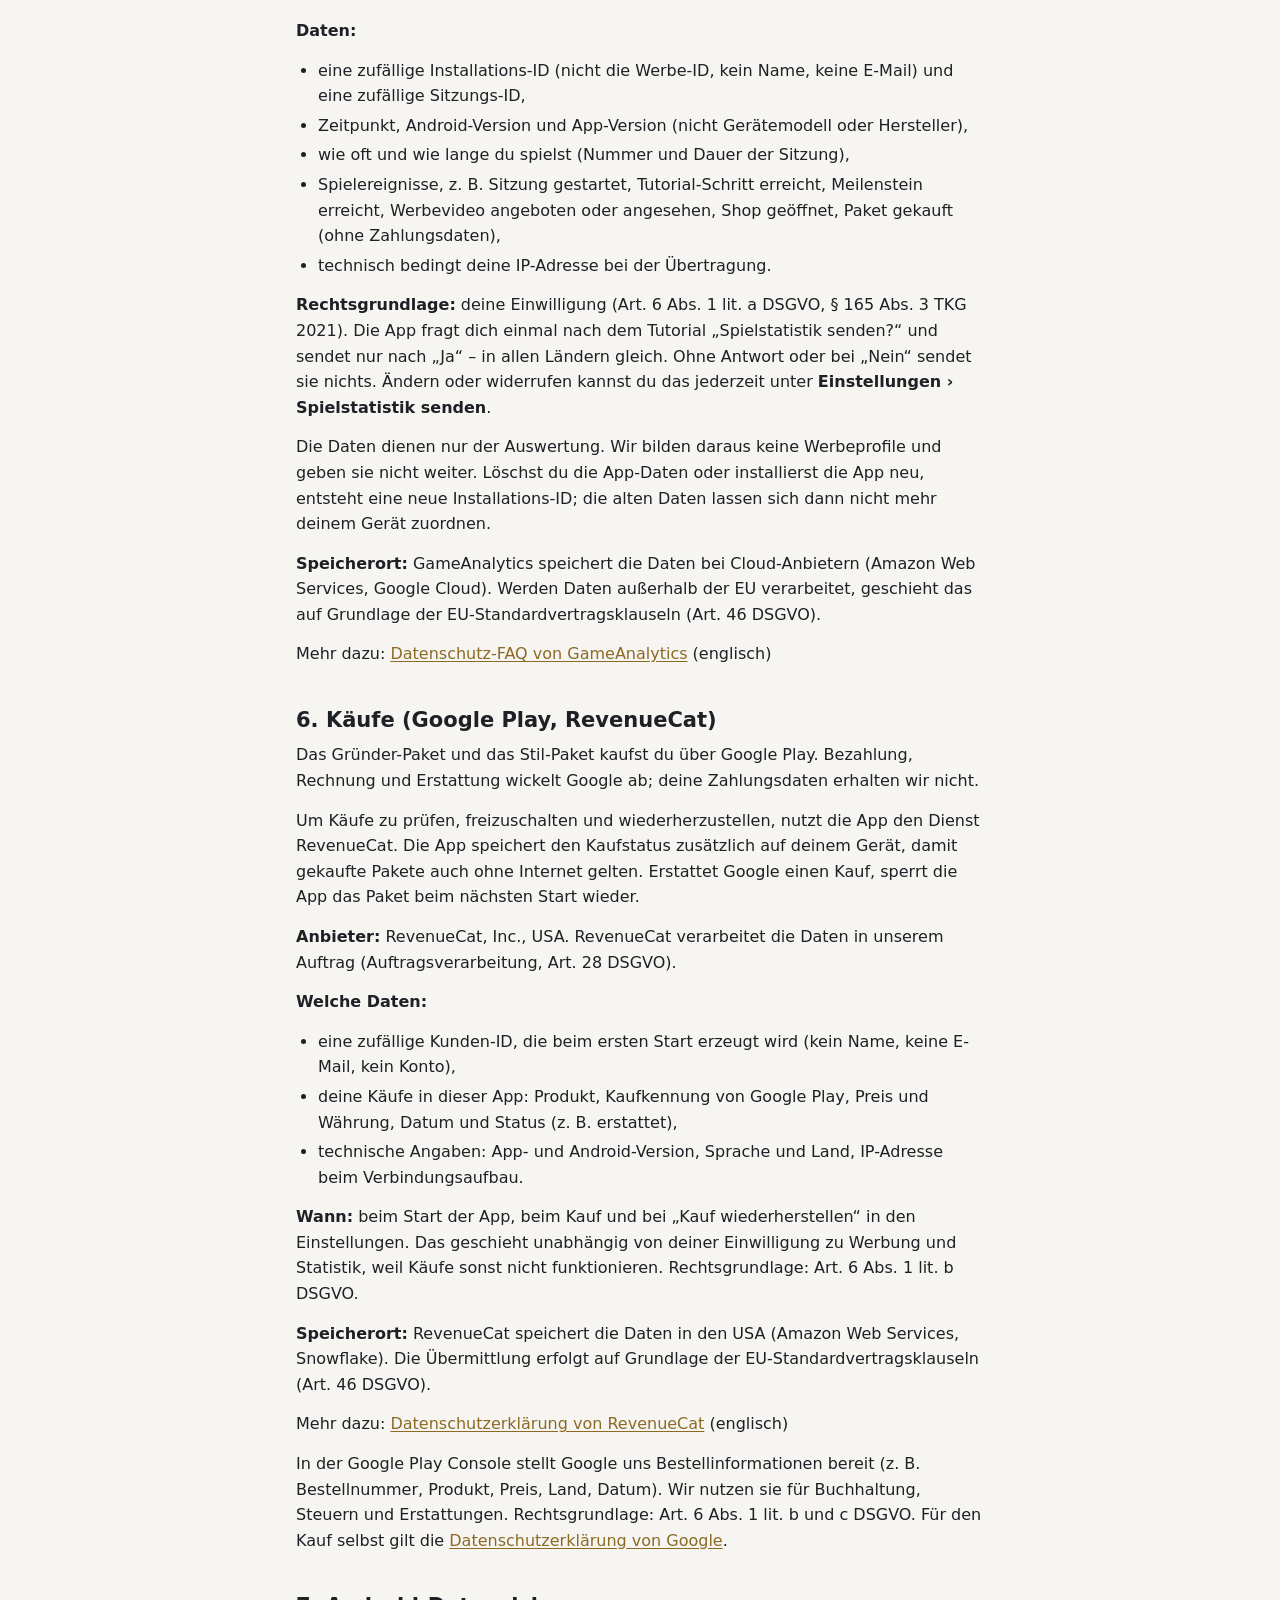
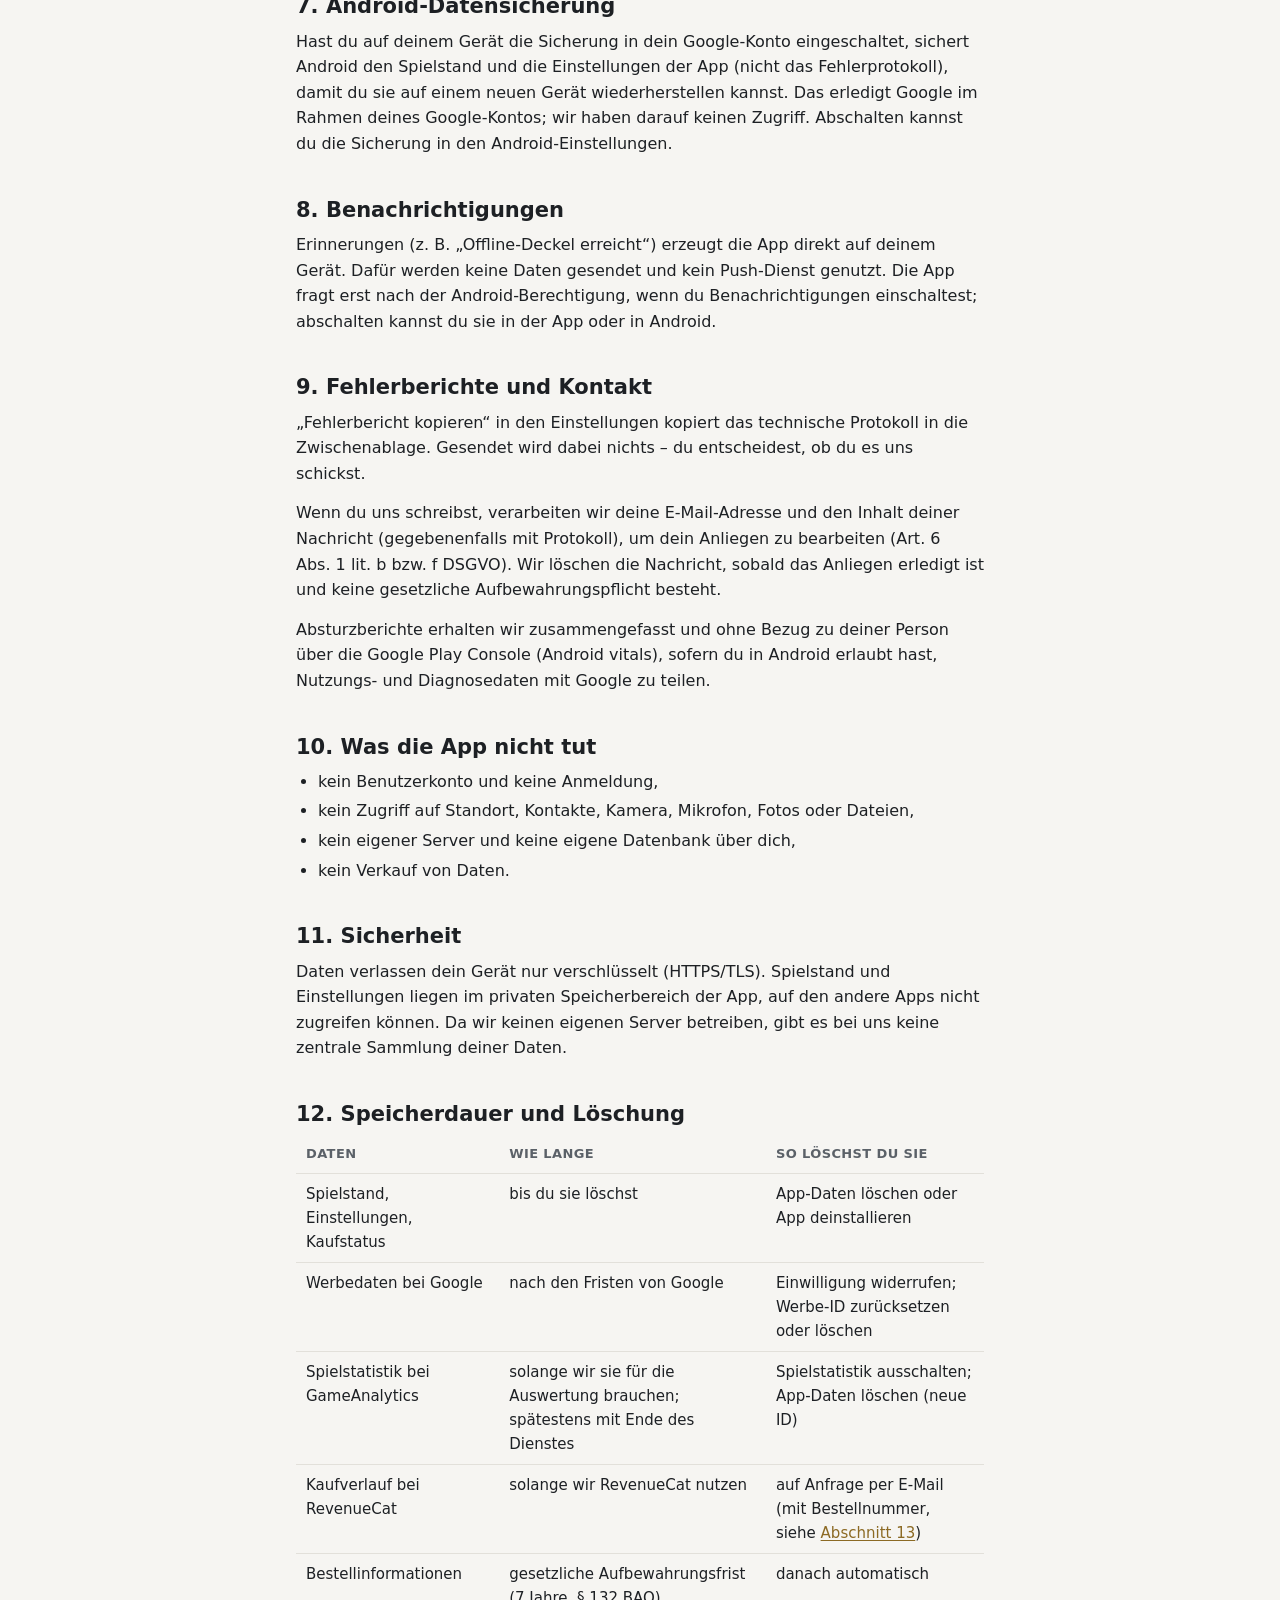
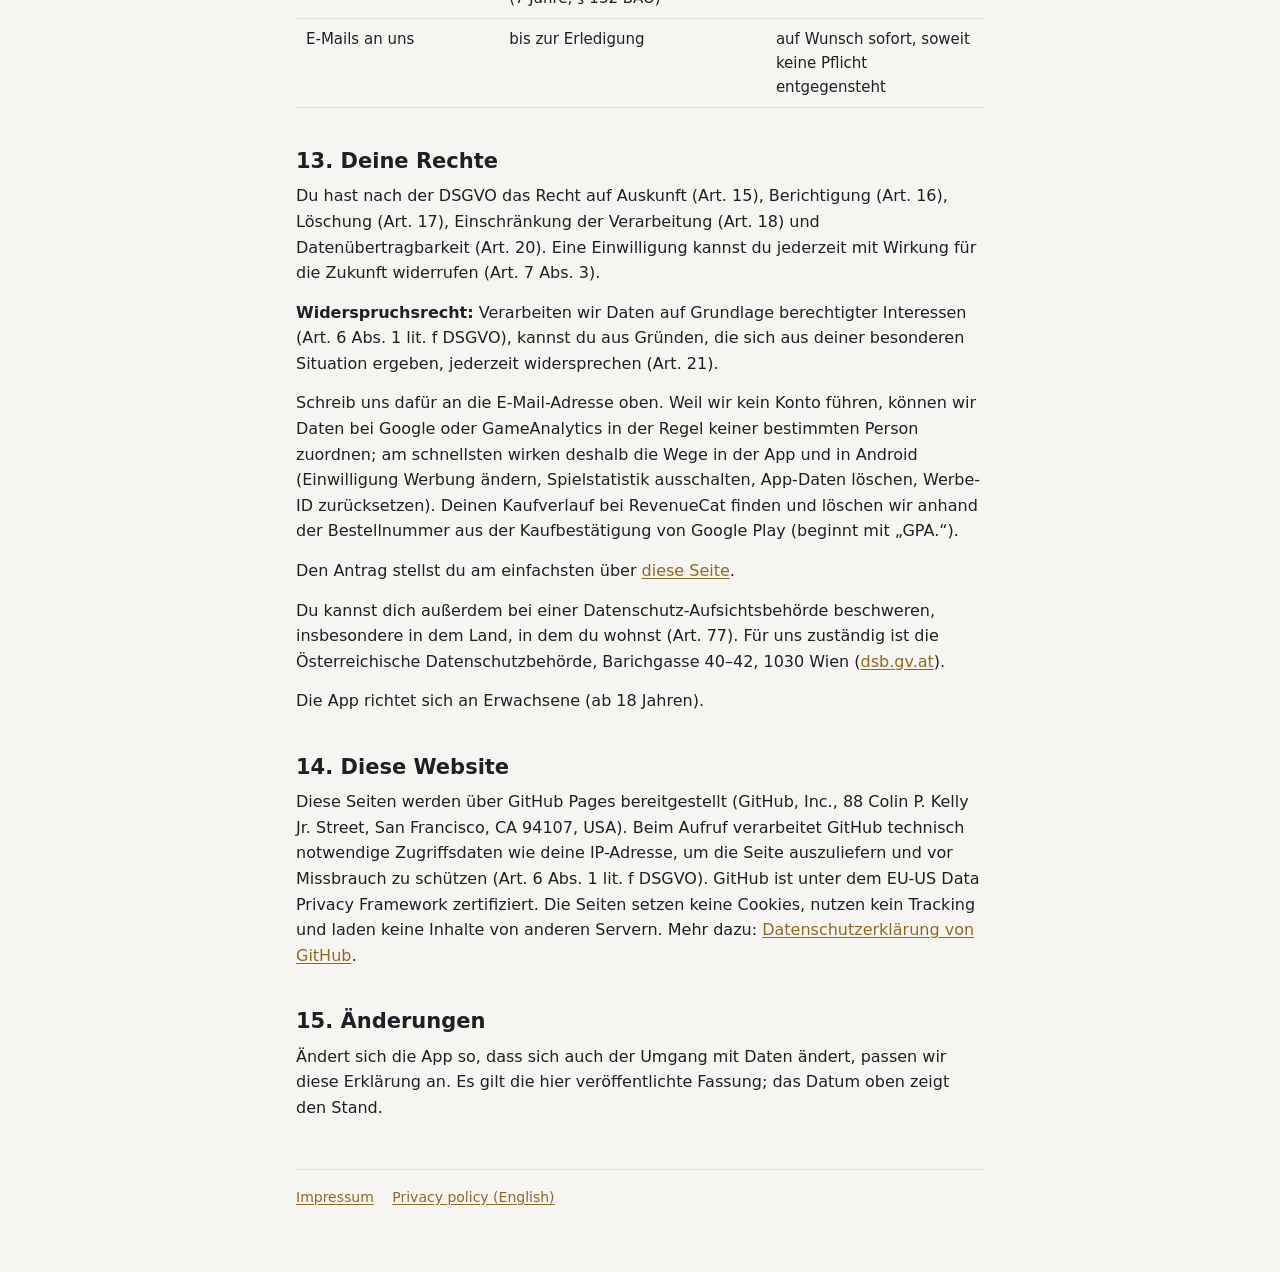
==== commit 08e50fe3: "feat(analytics): GameAnalytics-Versand nach der Collection-API (D-162) Der bisherige REST-Versand wa" ====
--- a/bootstrapped/datenschutz.html
+++ b/bootstrapped/datenschutz.html
@@ -103,7 +103,8 @@
 <p><strong>Daten:</strong></p>
 <ul>
   <li>eine zufällige Installations-ID (nicht die Werbe-ID, kein Name, keine E-Mail) und eine zufällige Sitzungs-ID,</li>
-  <li>Zeitpunkt, Android-Version und App-Version,</li>
+  <li>Zeitpunkt, Android-Version und App-Version (nicht Gerätemodell oder Hersteller),</li>
+  <li>wie oft und wie lange du spielst (Nummer und Dauer der Sitzung),</li>
   <li>Spielereignisse, z.&nbsp;B. Sitzung gestartet, Tutorial-Schritt erreicht, Meilenstein erreicht, Werbevideo angeboten oder angesehen, Shop geöffnet, Paket gekauft (ohne Zahlungsdaten),</li>
   <li>technisch bedingt deine IP-Adresse bei der Übertragung.</li>
 </ul>
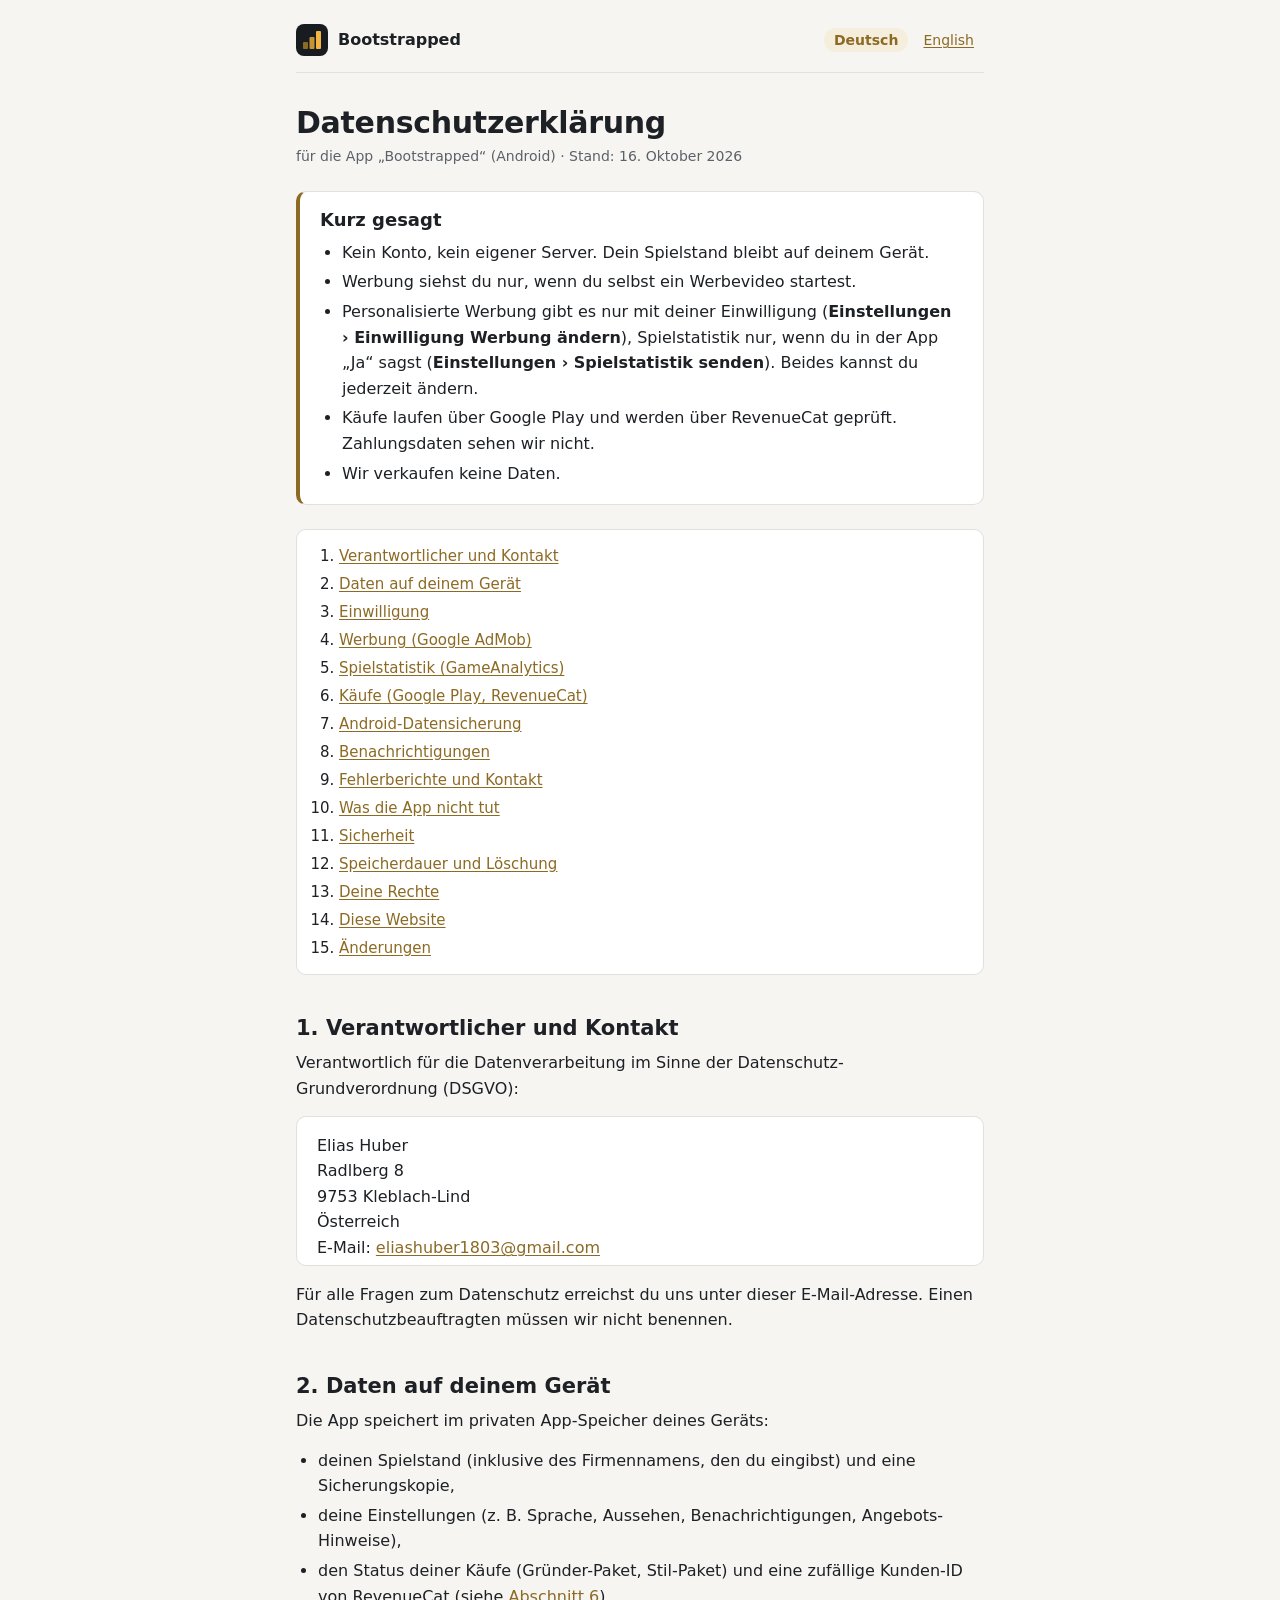
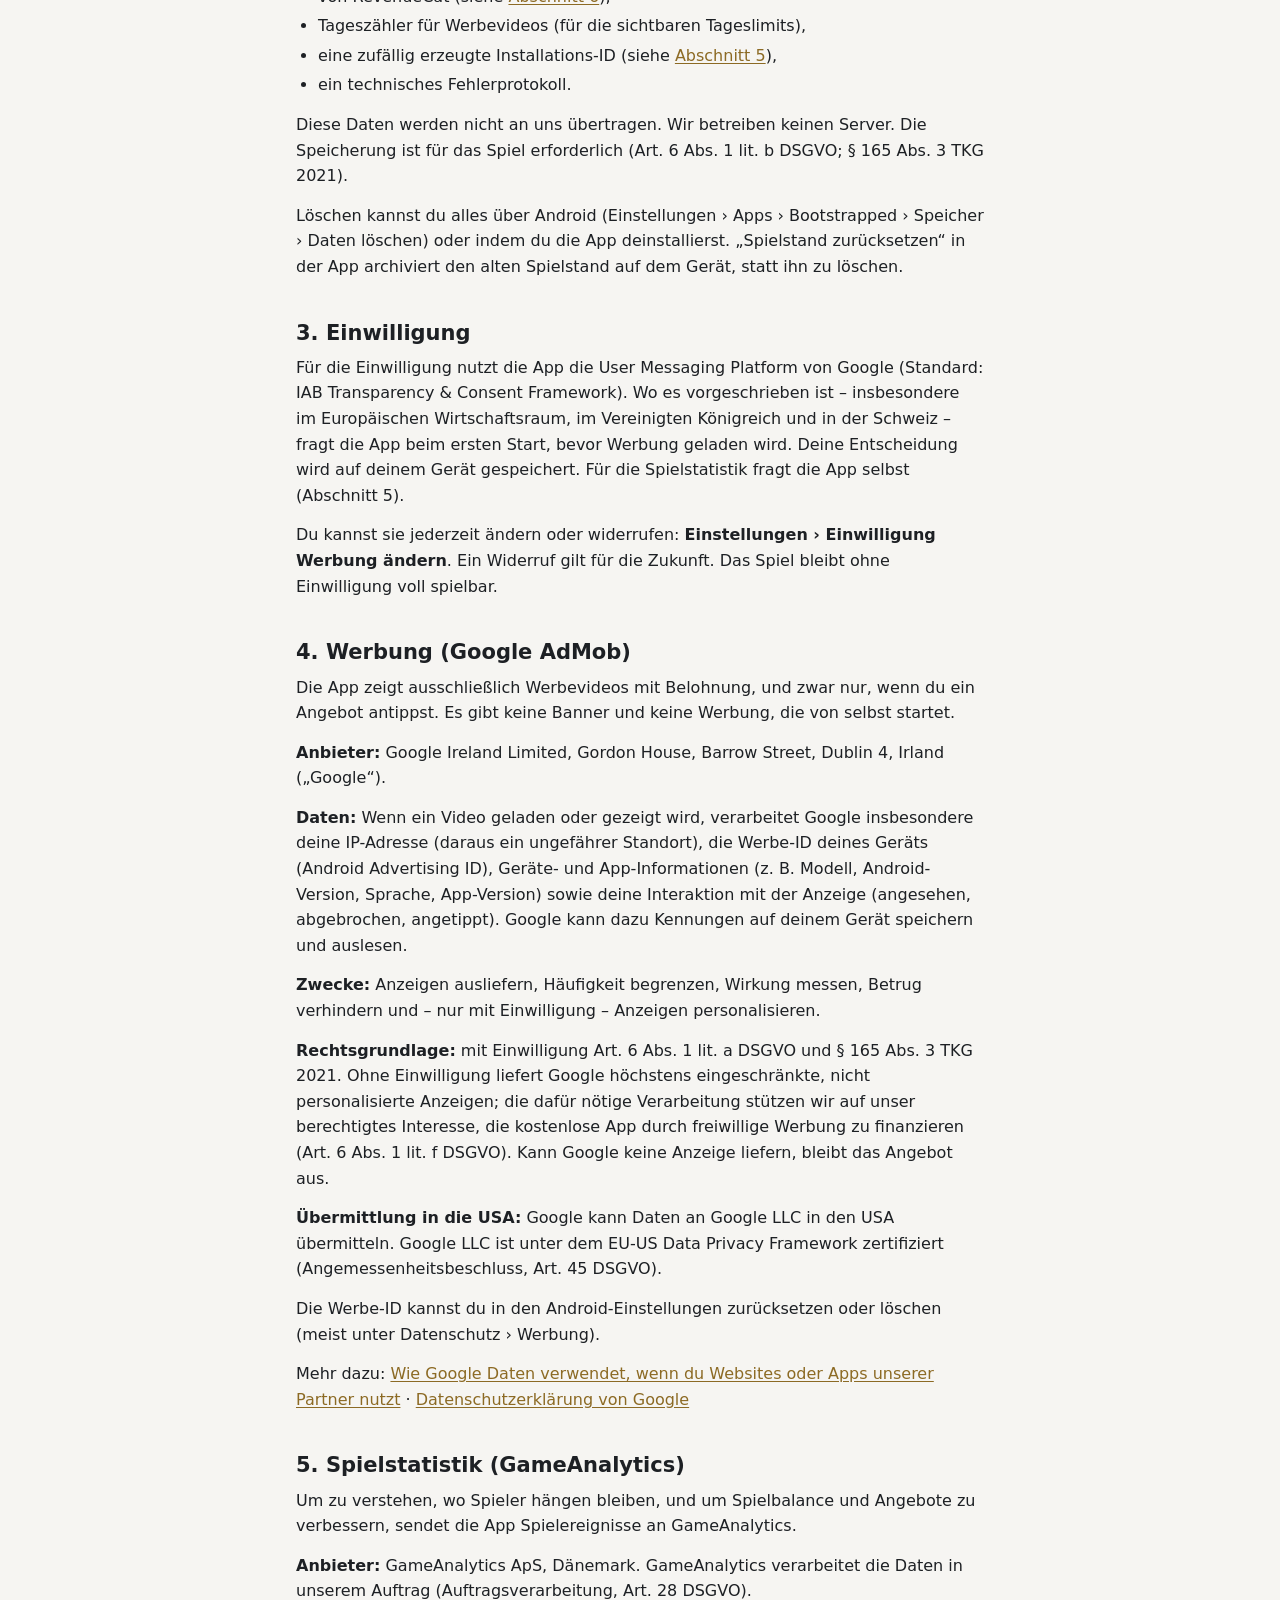
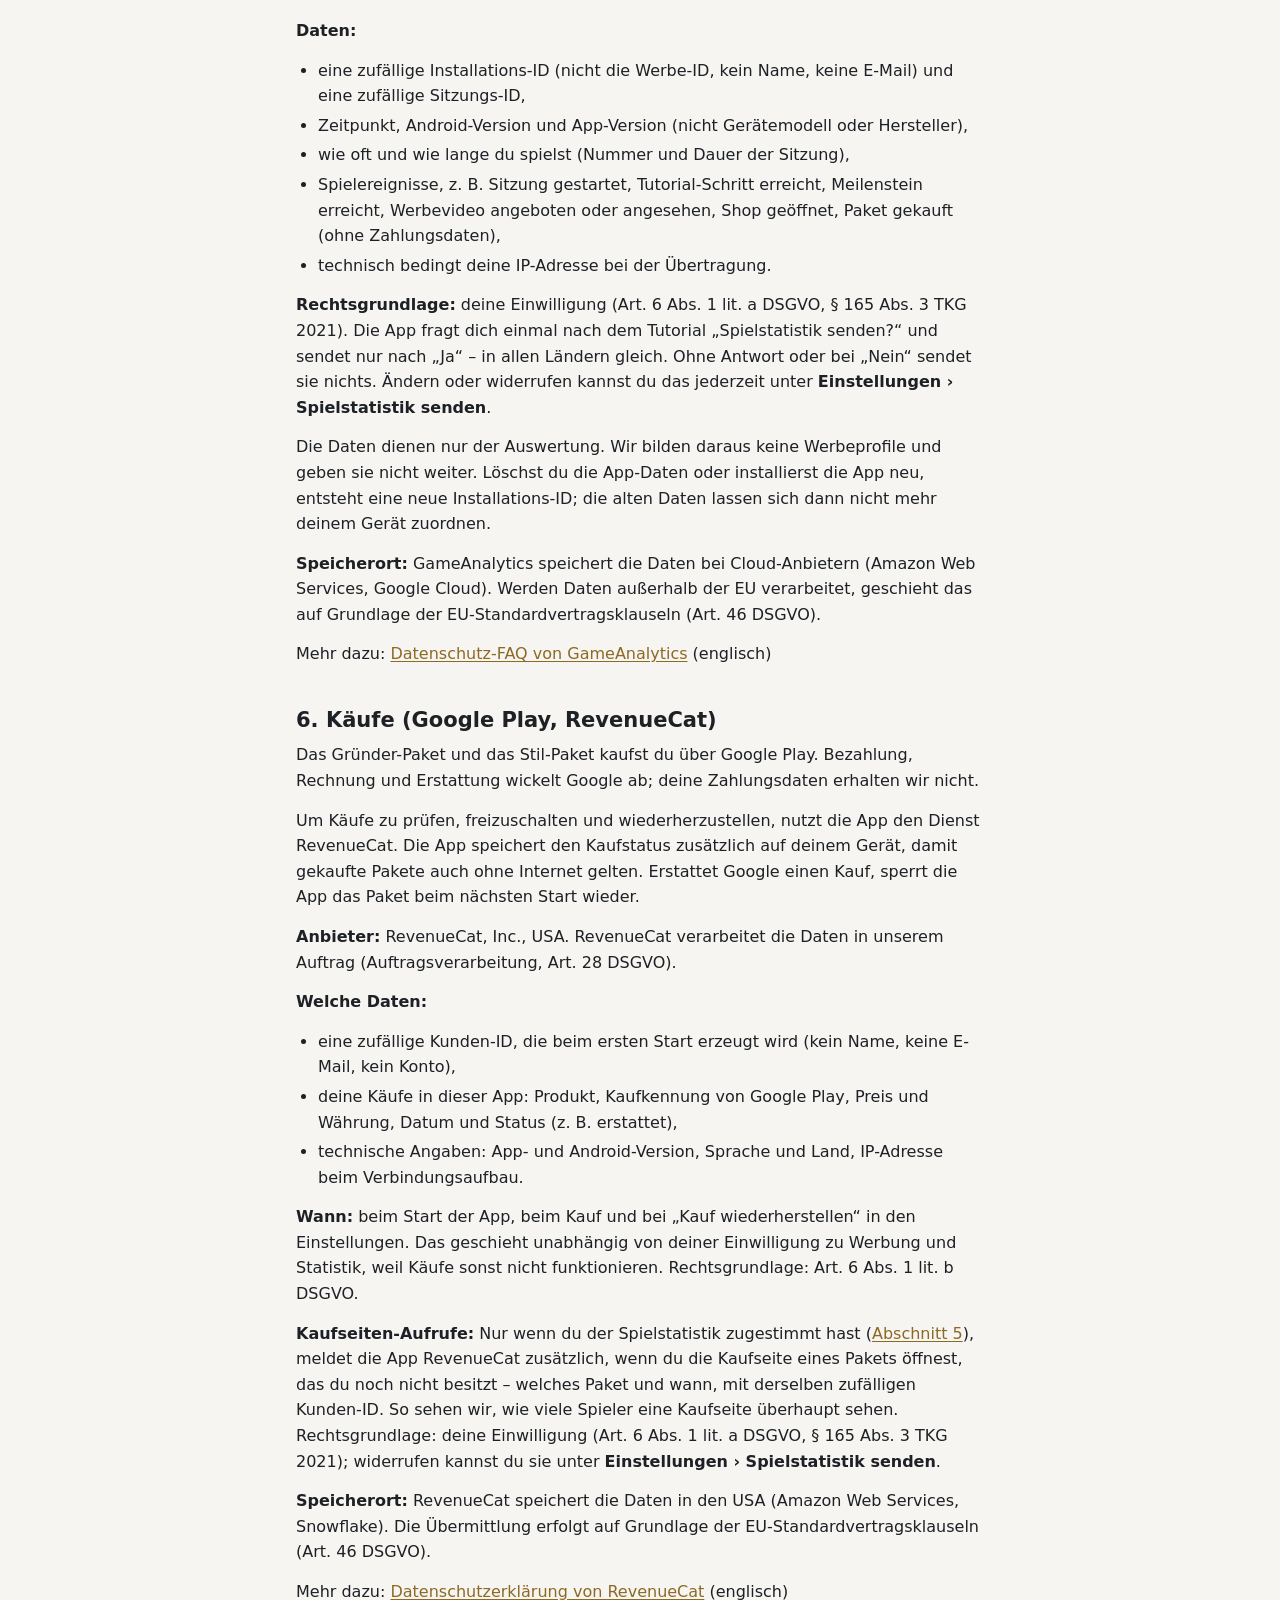
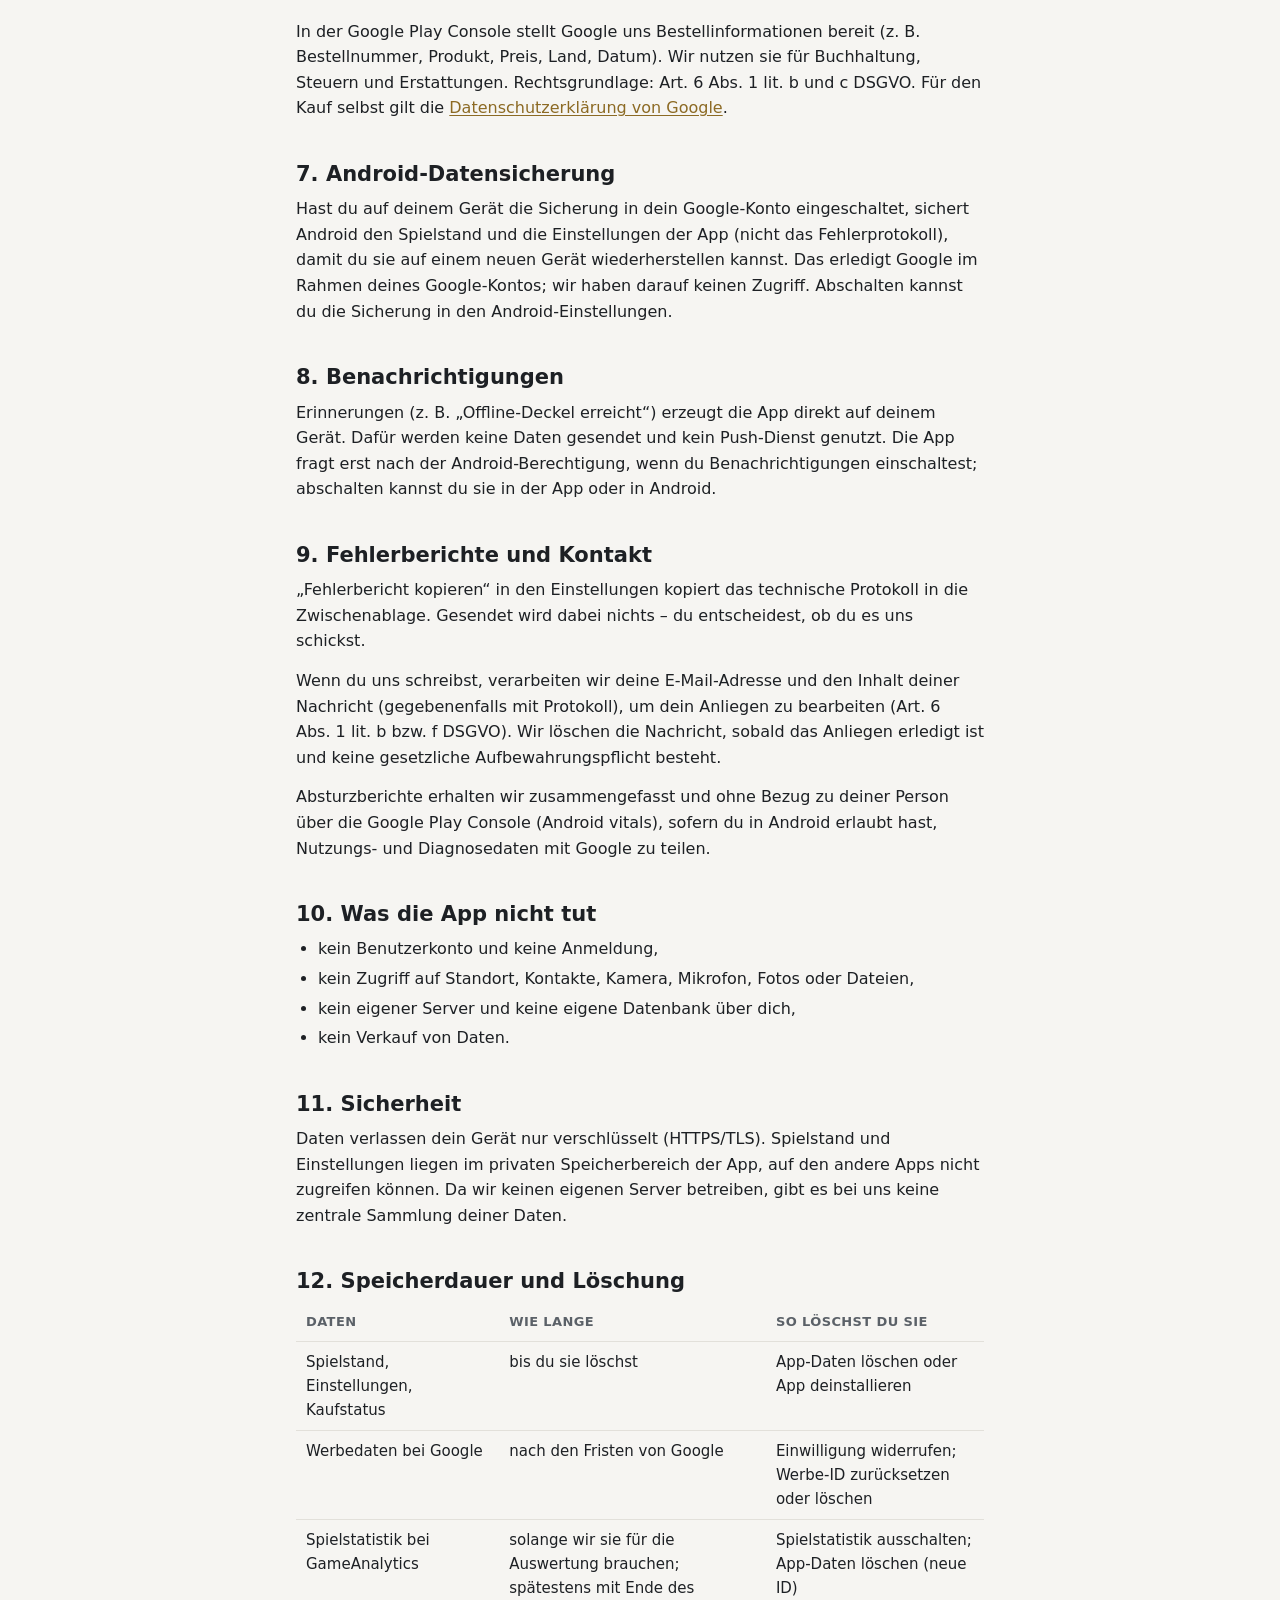
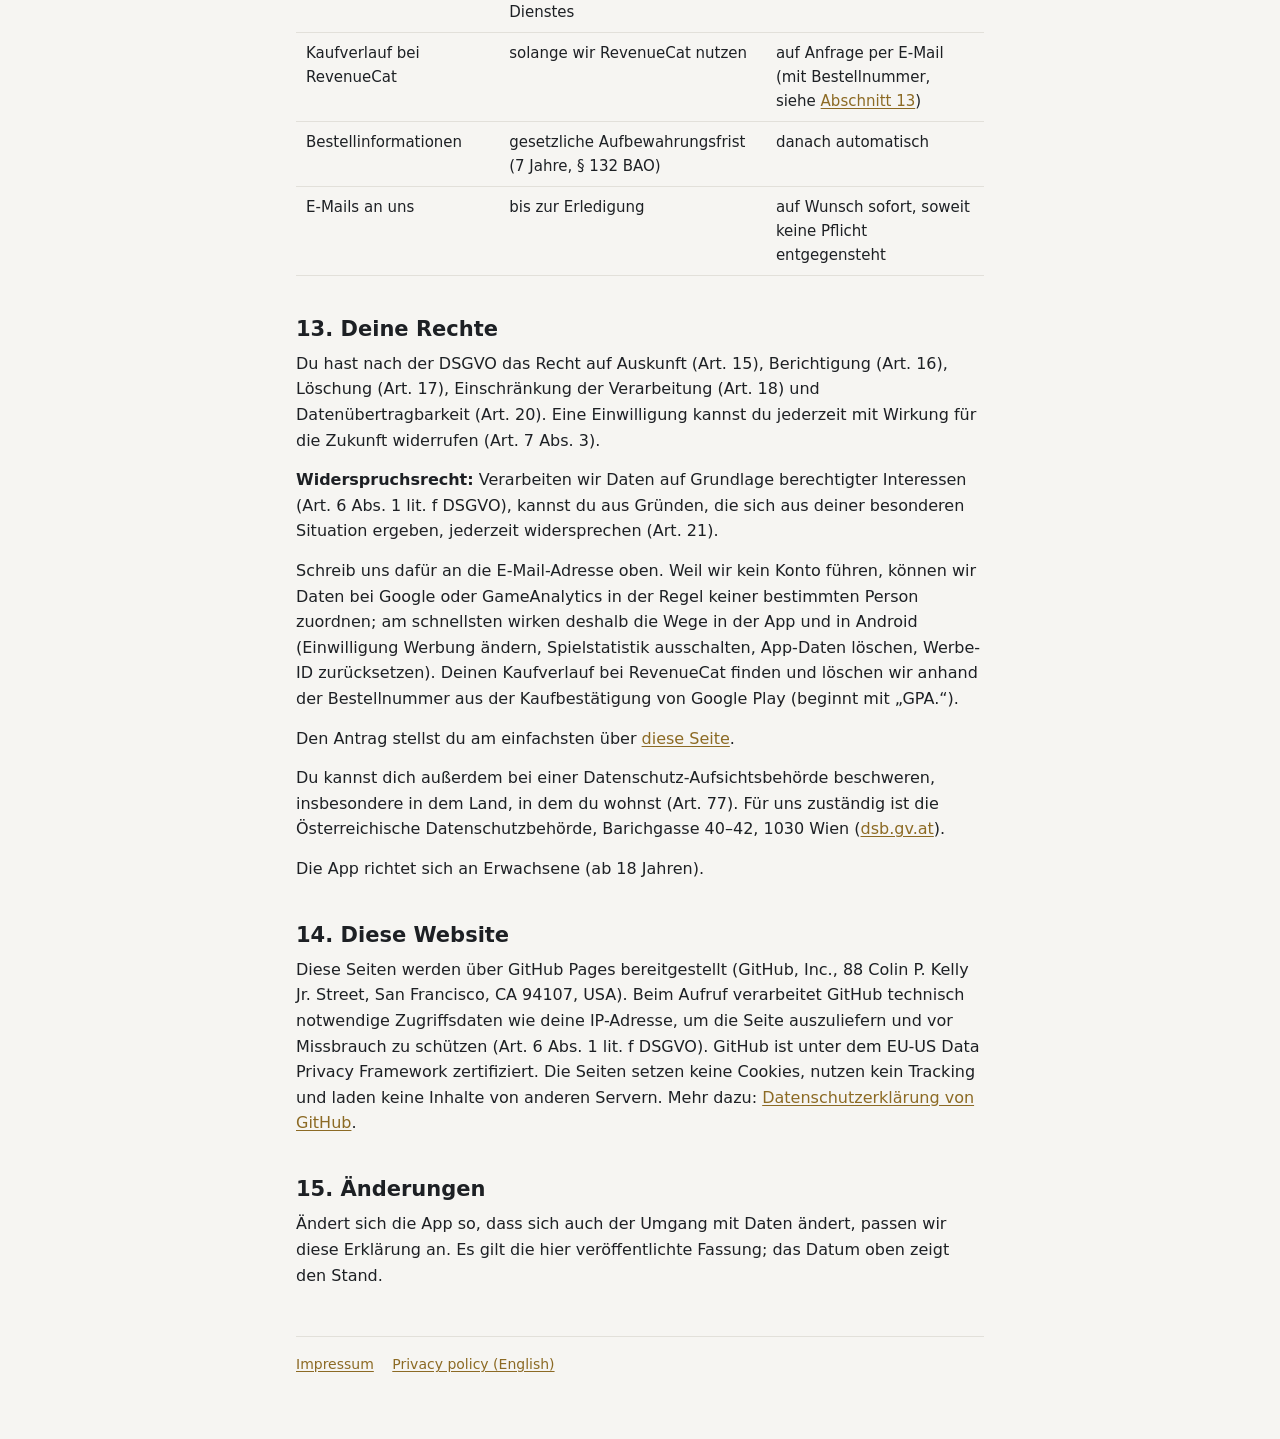
==== commit 910fa60e: "feat(privacy): Kaufseiten-Aufrufe an RevenueCat nur mit Statistik-Ja (D-163) Co-Authored-By: Claude " ====
--- a/bootstrapped/datenschutz.html
+++ b/bootstrapped/datenschutz.html
@@ -24,7 +24,7 @@
 
 <main>
 <h1>Datenschutzerklärung</h1>
-<p class="meta">für die App „Bootstrapped“ (Android) · Stand: 13. Oktober 2026</p>
+<p class="meta">für die App „Bootstrapped“ (Android) · Stand: 16. Oktober 2026</p>
 
 <section class="summary">
   <h2>Kurz gesagt</h2>
@@ -124,6 +124,7 @@
   <li>technische Angaben: App- und Android-Version, Sprache und Land, IP-Adresse beim Verbindungsaufbau.</li>
 </ul>
 <p><strong>Wann:</strong> beim Start der App, beim Kauf und bei „Kauf wiederherstellen“ in den Einstellungen. Das geschieht unabhängig von deiner Einwilligung zu Werbung und Statistik, weil Käufe sonst nicht funktionieren. Rechtsgrundlage: Art.&nbsp;6 Abs.&nbsp;1 lit.&nbsp;b DSGVO.</p>
+<p><strong>Kaufseiten-Aufrufe:</strong> Nur wenn du der Spielstatistik zugestimmt hast (<a href="#statistik">Abschnitt 5</a>), meldet die App RevenueCat zusätzlich, wenn du die Kaufseite eines Pakets öffnest, das du noch nicht besitzt – welches Paket und wann, mit derselben zufälligen Kunden-ID. So sehen wir, wie viele Spieler eine Kaufseite überhaupt sehen. Rechtsgrundlage: deine Einwilligung (Art.&nbsp;6 Abs.&nbsp;1 lit.&nbsp;a DSGVO, § 165 Abs.&nbsp;3 TKG 2021); widerrufen kannst du sie unter <strong>Einstellungen › Spielstatistik senden</strong>.</p>
 <p><strong>Speicherort:</strong> RevenueCat speichert die Daten in den USA (Amazon Web Services, Snowflake). Die Übermittlung erfolgt auf Grundlage der EU-Standardvertragsklauseln (Art.&nbsp;46 DSGVO).</p>
 <p>Mehr dazu: <a href="https://www.revenuecat.com/privacy">Datenschutzerklärung von RevenueCat</a> (englisch)</p>
 <p>In der Google Play Console stellt Google uns Bestellinformationen bereit (z.&nbsp;B. Bestellnummer, Produkt, Preis, Land, Datum). Wir nutzen sie für Buchhaltung, Steuern und Erstattungen. Rechtsgrundlage: Art.&nbsp;6 Abs.&nbsp;1 lit.&nbsp;b und c DSGVO. Für den Kauf selbst gilt die <a href="https://policies.google.com/privacy?hl=de">Datenschutzerklärung von Google</a>.</p>
